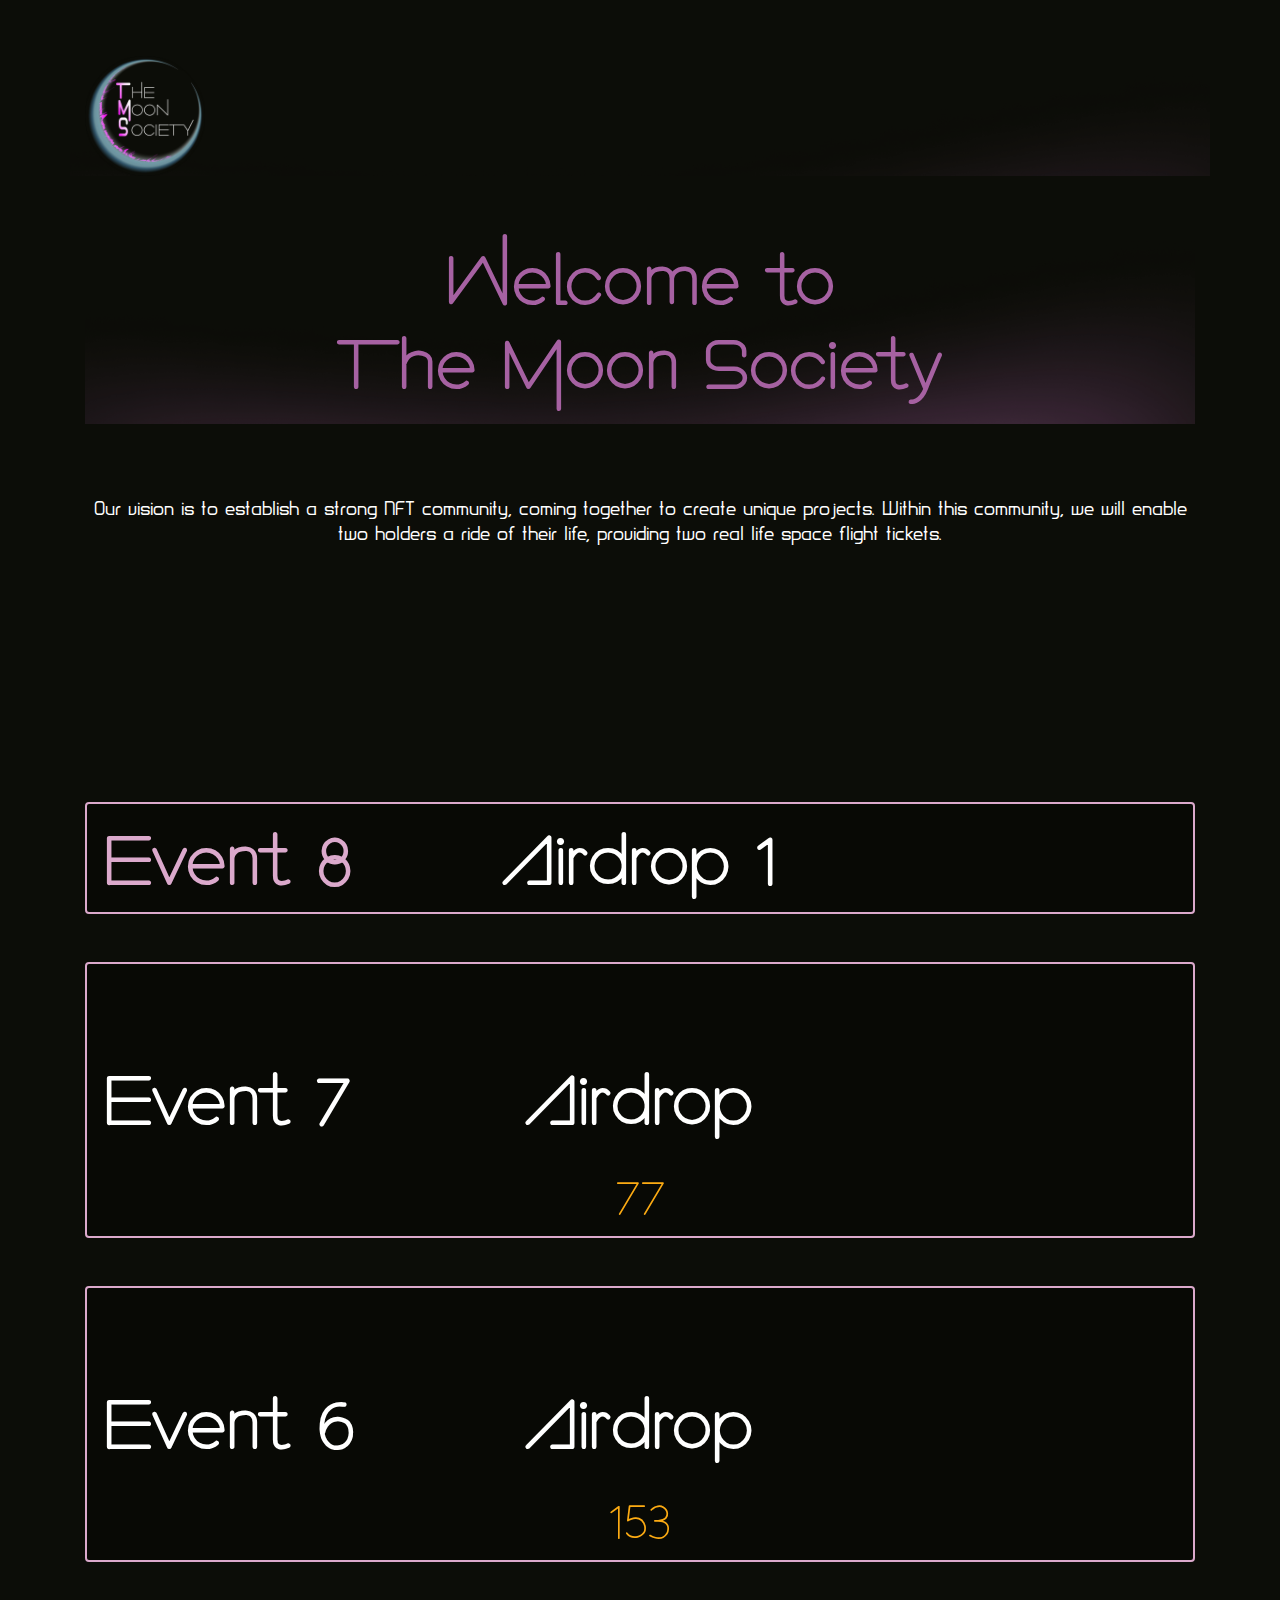
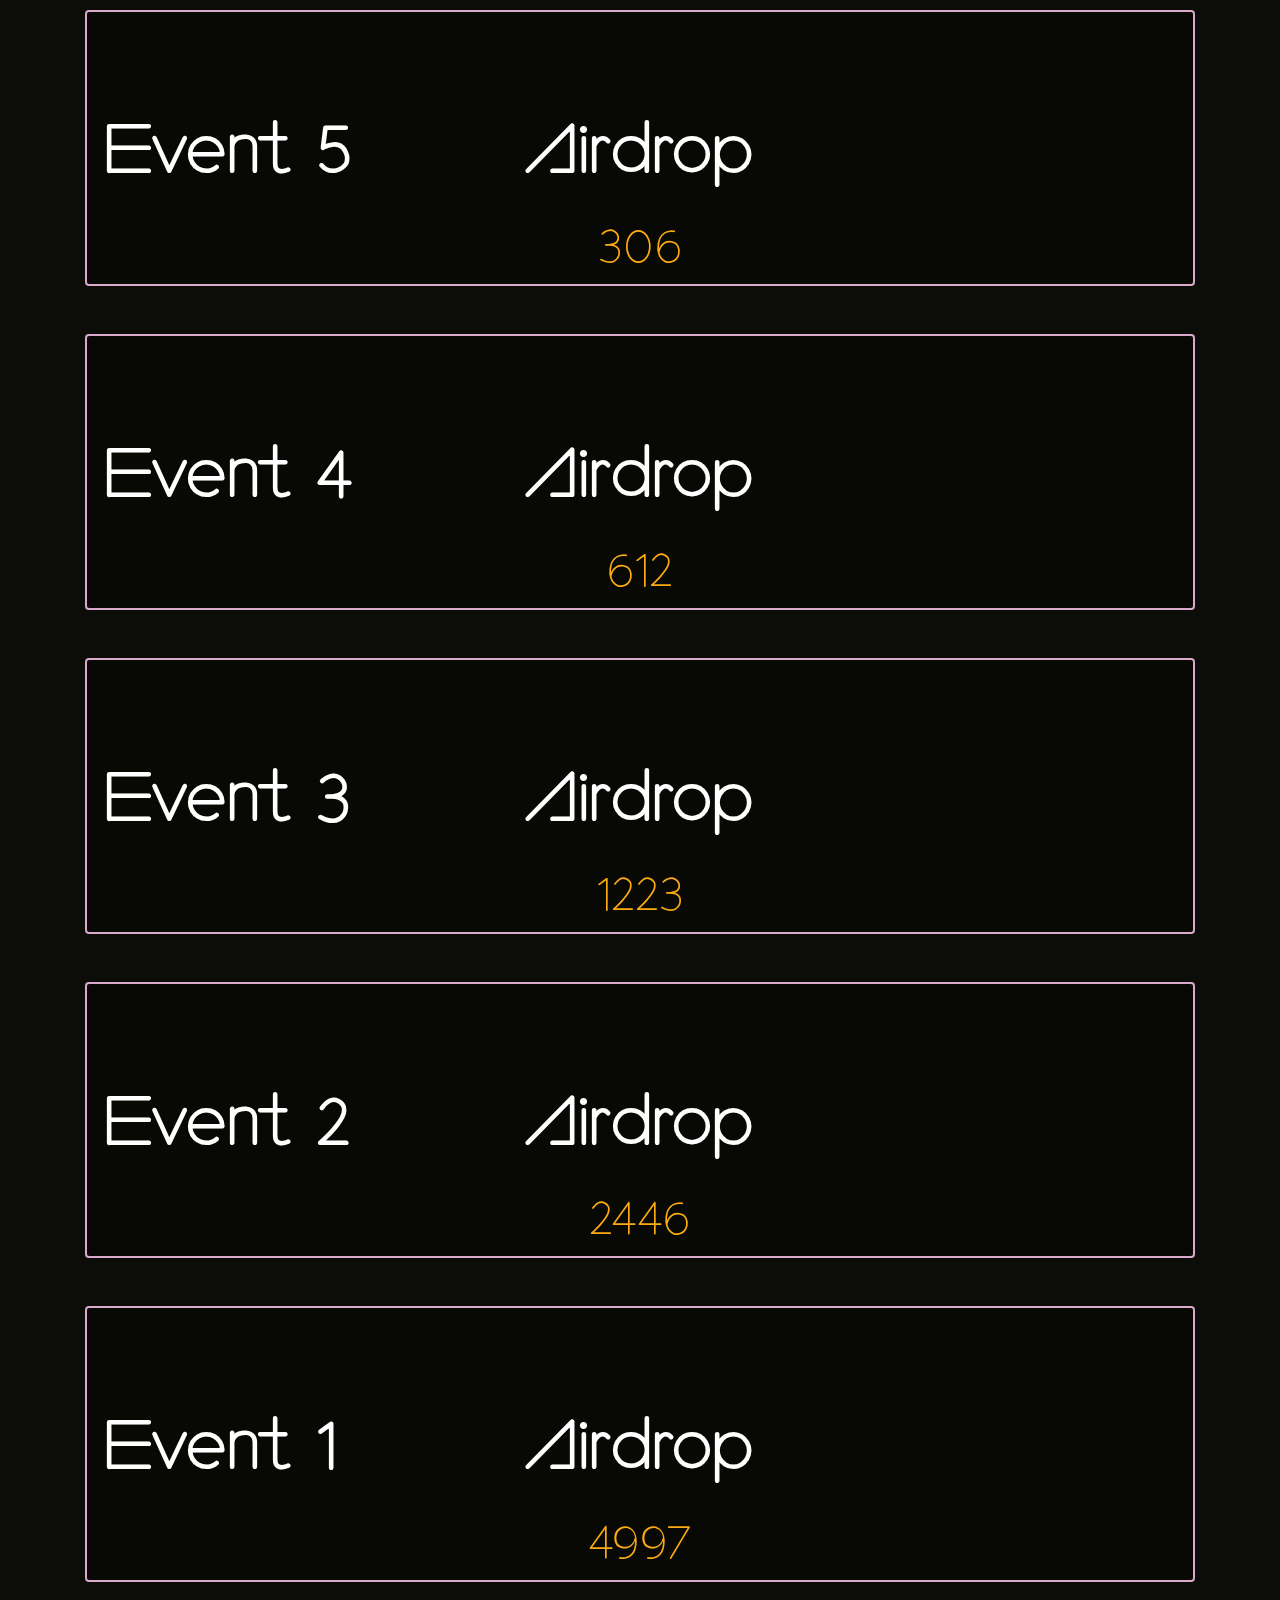
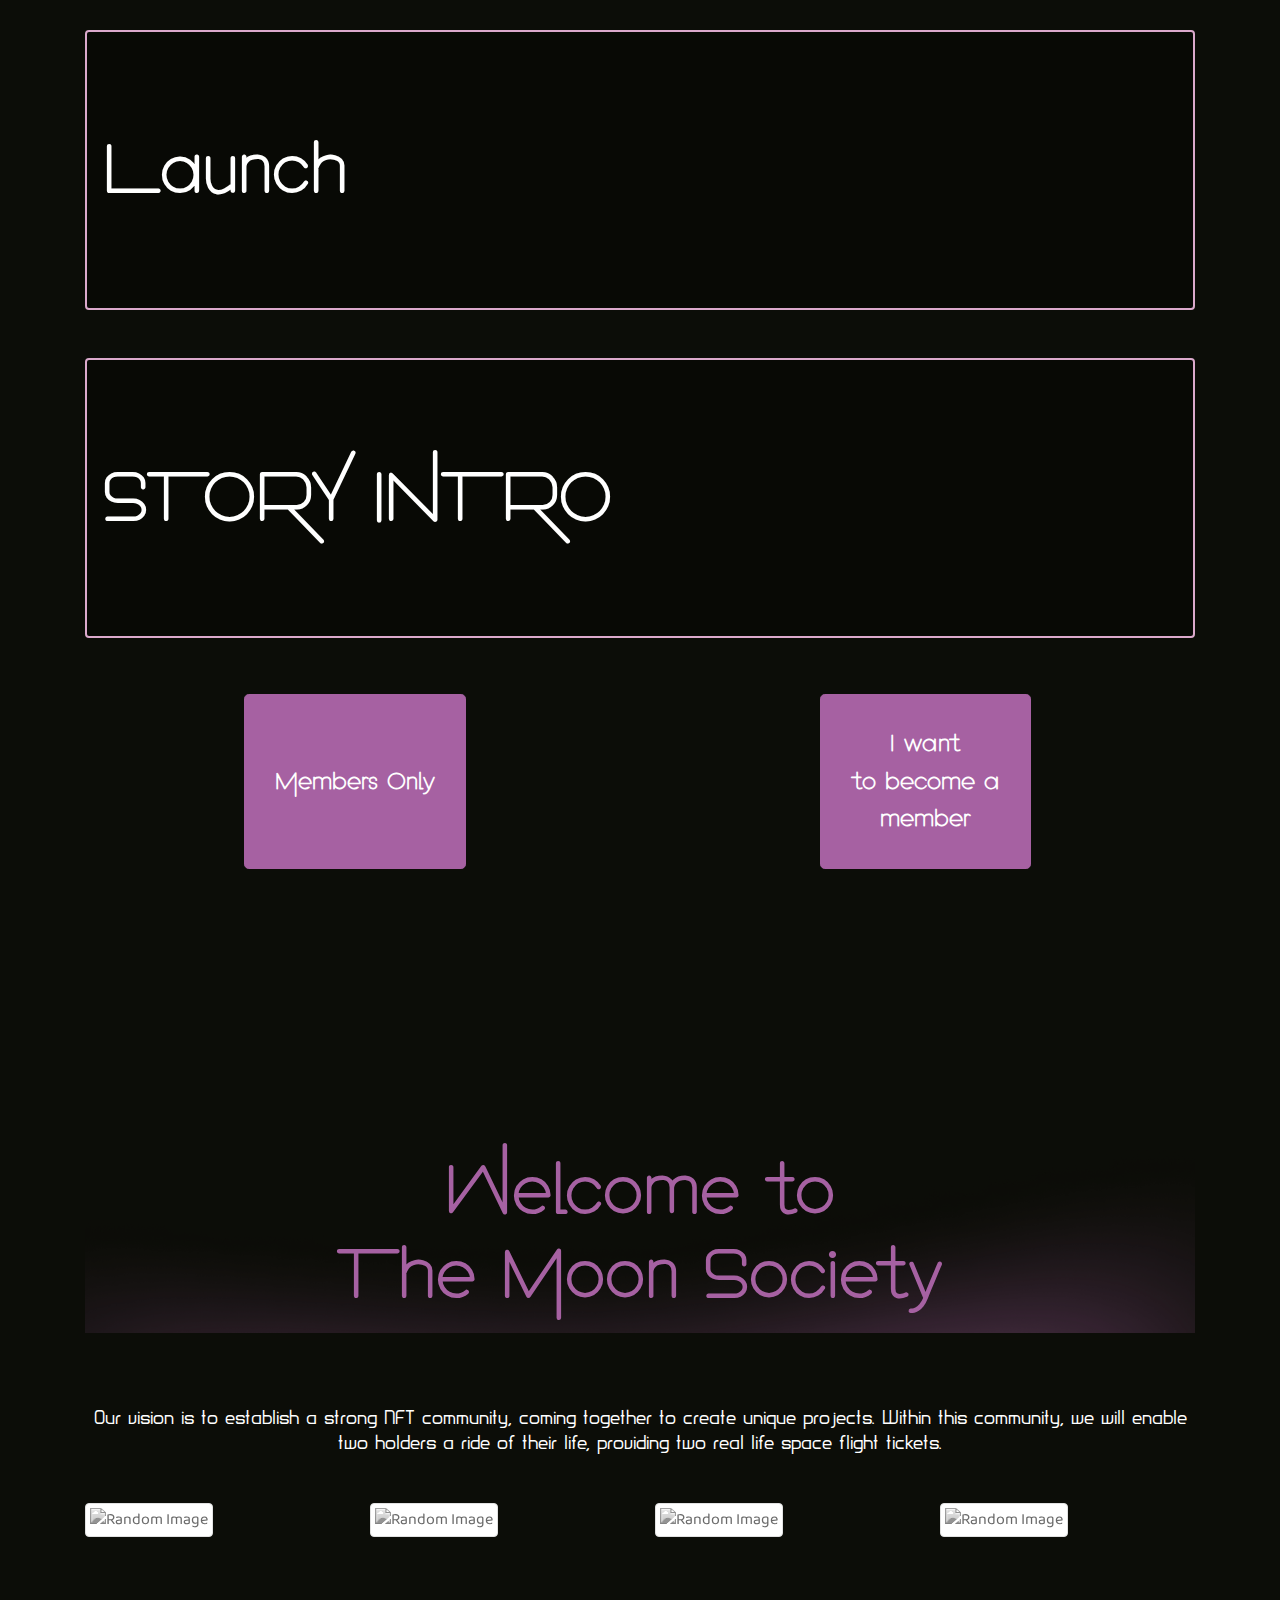
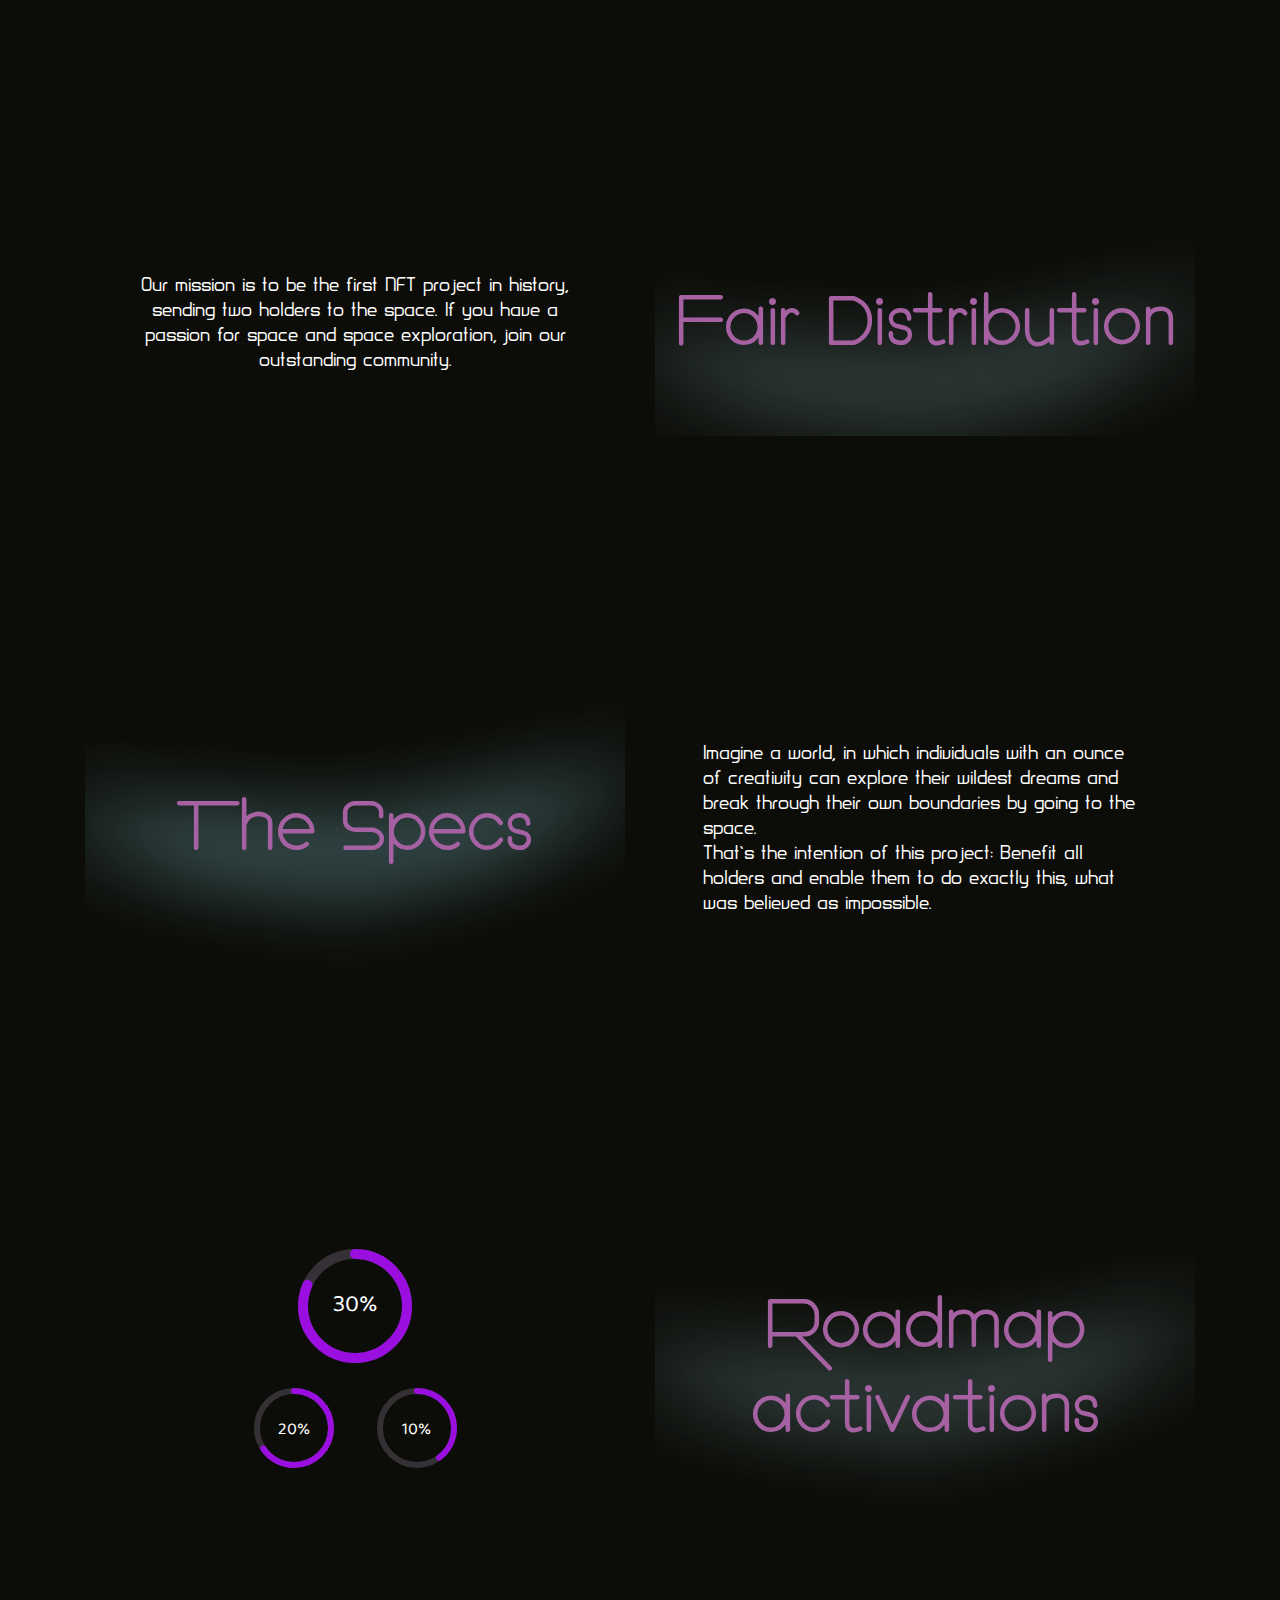
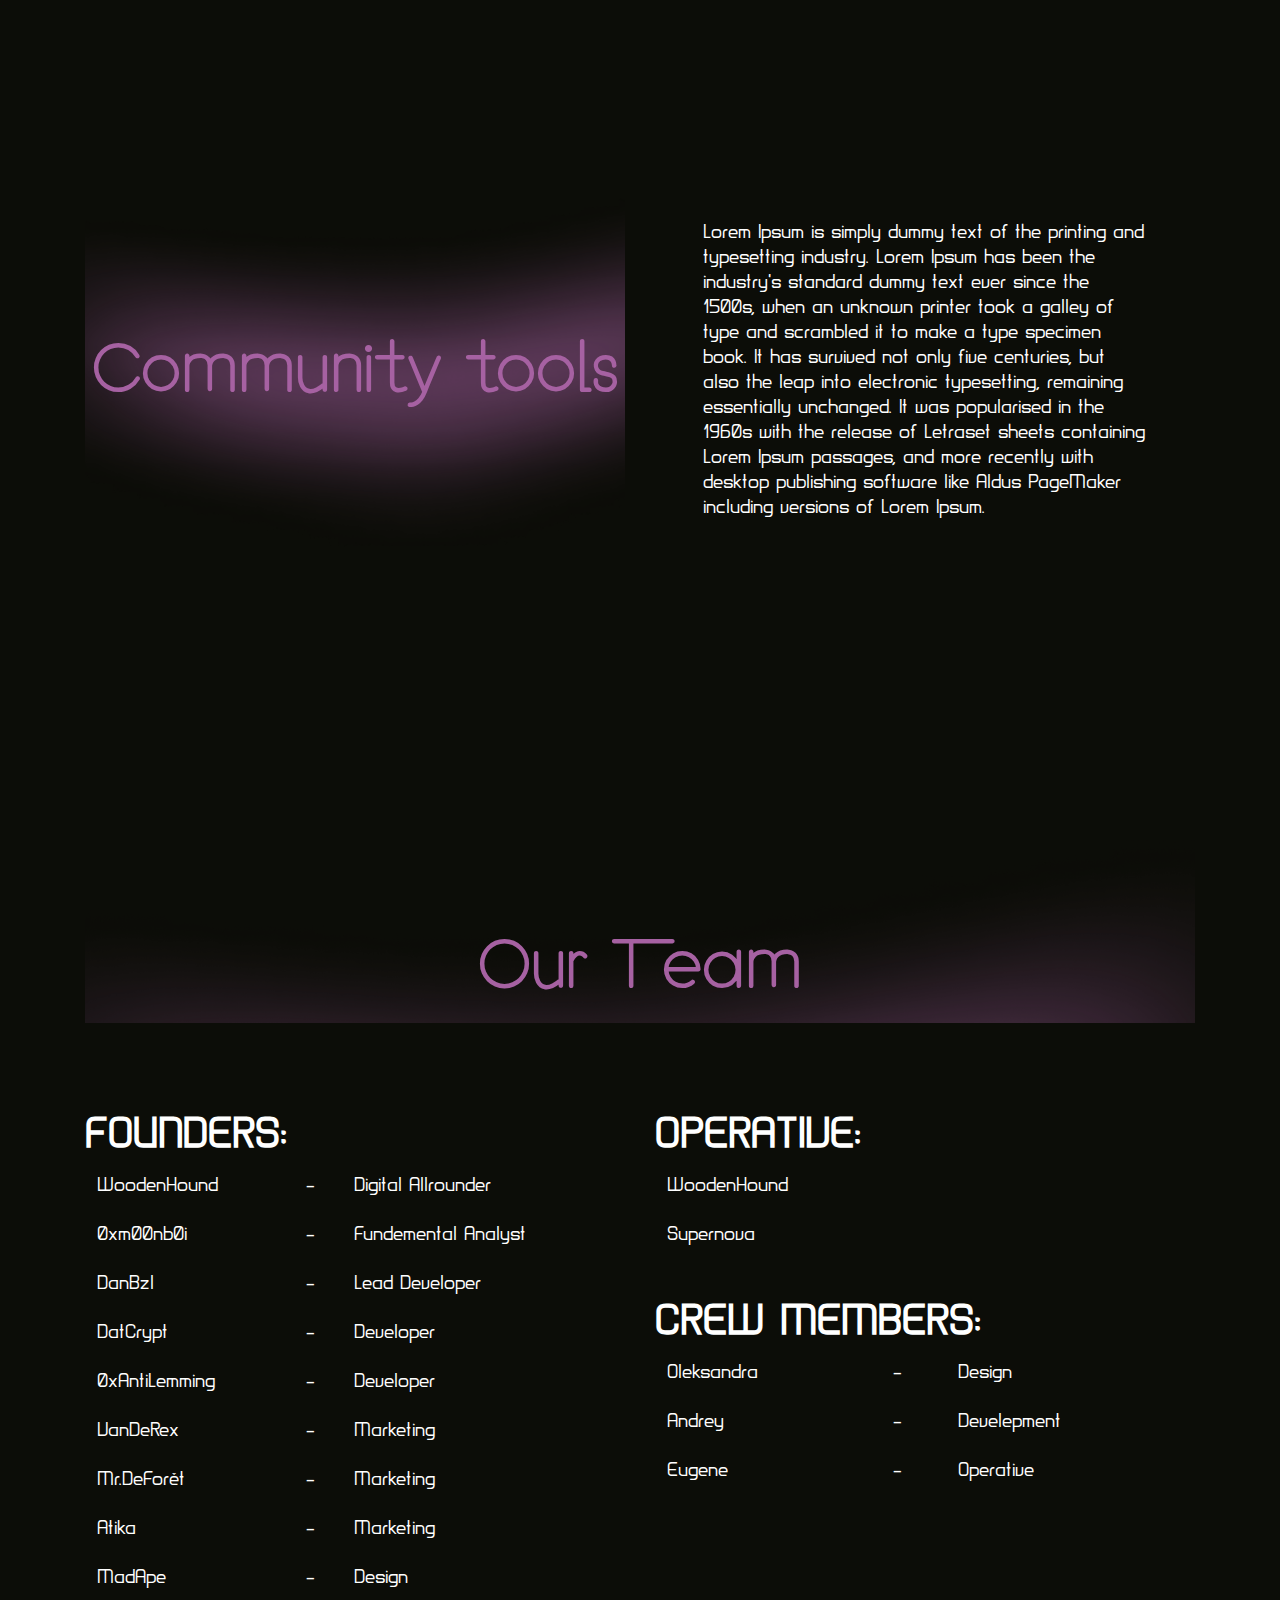
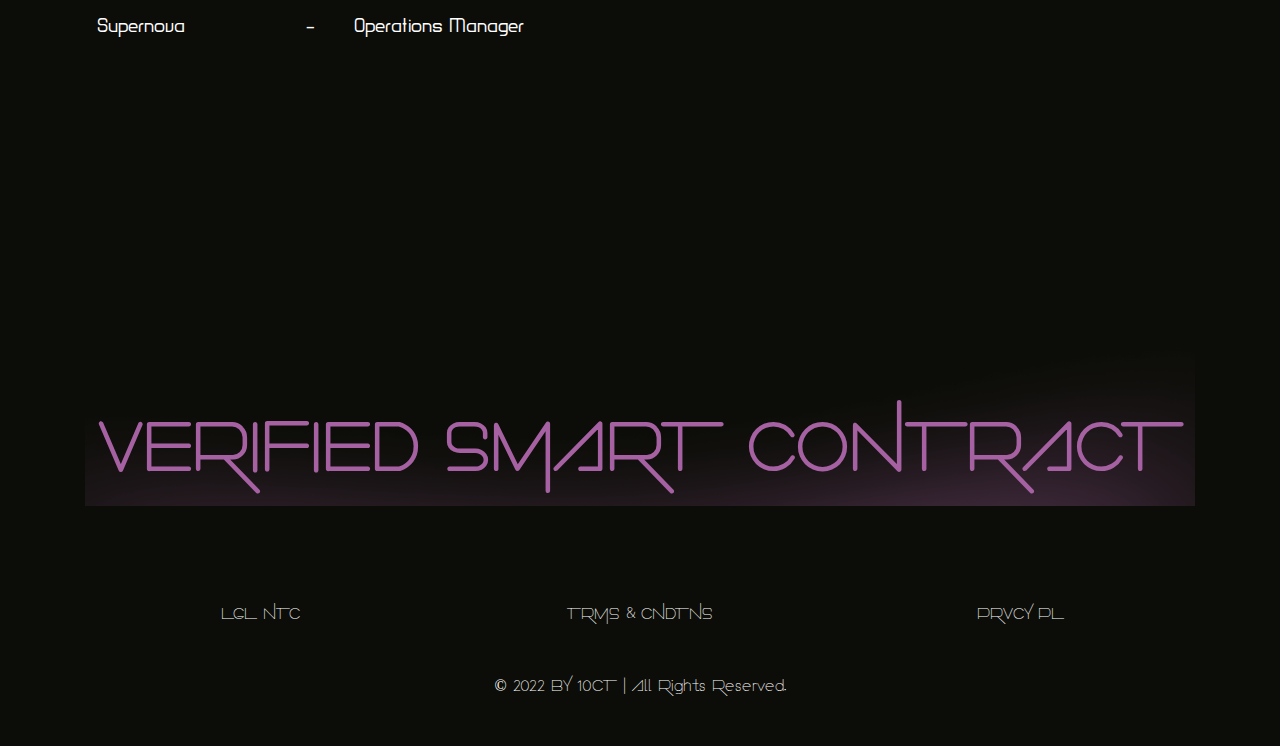
==== test.html @ b609f5bd "update files" ====
<!doctype html>
<html lang="en">
<head>
    <!-- Required meta tags -->
    <meta charset="utf-8">
    <meta name="viewport" content="width=device-width, initial-scale=1, shrink-to-fit=no">

    <!-- Bootstrap CSS -->
    <link rel="stylesheet" href="assets/css/bootstrap.min.css"/>

    <link rel="stylesheet" href="https://cdnjs.cloudflare.com/ajax/libs/font-awesome/6.0.0-beta3/css/all.min.css"
          integrity="sha512-Fo3rlrZj/k7ujTnHg4CGR2D7kSs0v4LLanw2qksYuRlEzO+tcaEPQogQ0KaoGN26/zrn20ImR1DfuLWnOo7aBA=="
          crossorigin="anonymous" referrerpolicy="no-referrer"/>
    <link rel="stylesheet" href="https://cdnjs.cloudflare.com/ajax/libs/meyer-reset/2.0/reset.min.css">
    <link rel='stylesheet' href='https://cdnjs.cloudflare.com/ajax/libs/magnific-popup.js/1.1.0/magnific-popup.min.css'>
    <link rel="stylesheet" href="assets/css/style.css"/>
    <link rel="stylesheet" href="https://cdnjs.cloudflare.com/ajax/libs/normalize/5.0.0/normalize.min.css">
    <title>The Moon Society</title>

    <style>
        .borderless td, .borderless th {
            border: none;
        }

        .background-image {
            background-image: url(assets/images/rocket-black.gif);
            background-repeat: no-repeat;
            background-attachment: fixed;

        }

        .header-background-image {
            background-repeat: no-repeat;
            background-size: cover;
        }

        @font-face {
            font-family: CustomBigFont;
            src: url("assets/font/big.woff2");
        }

        @font-face {
            font-family: CustomSmallFont;
            src: url("assets/font/small.woff2");
        }

        .col-lg-4, .col-lg-8, .big-font, h1, h2 {
            font-family: CustomBigFont;
        }

        p, h3, td {
            font-family: CustomSmallFont;
            font-size: 18px;
            line-height: 25px;
        }

        .card {
            background: rgba(0, 0, 0, .3);
            border: 2px solid #dba9cc;
        }

        h2 {
            color: #ffffff;
        }

        .custom-button {
            font-family: CustomBigFont;
            font-size: 25px;
            font-weight: bold;
            background: #a661a2;
            border: 1px solid #a661a2;
            padding: 30px;
        }

        .custom-button:hover {
            font-family: CustomBigFont;
            font-size: 25px;
            font-weight: bold;
            background: #a8489b;
            border: 1px solid #a8489b;
            padding: 30px;
        }

        .border {
            border-top-style: none;
            border-left-style: none;
            border-right-style: none;
            border-bottom-style: none;
        }

        .frame {
            position: absolute;
            top: 50%;
            left: 50%;
            width: 400px;
            height: 400px;
            margin-top: -200px;
            margin-left: -200px;
            border-radius: 3px;
            box-shadow: 0.5rem 0.5rem 1rem rgba(0, 0, 0, 0.6);
            overflow: hidden;
            background: #413951;
            background: linear-gradient(145deg, #413951 0%, #201c29 100%);
            filter: progid:DXImageTransform.Microsoft.gradient(startColorstr="#413951", endColorstr="#201c29", GradientType=0);
            color: #fff;
            font-family: "montserrat", Helvetica, sans-serif;
            -webkit-font-smoothing: antialiased;
            -moz-osx-font-smoothing: grayscale;
            display: flex;
            justify-content: center;
            align-items: center;
        }

        .headline {
            font-size: 2rem;
            text-transform: uppercase;
            text-align: center;
        }

        .circle-big {
            position: relative;
            width: 114px;
            height: 114px;
            margin: 30px auto 25px auto;
        }

        .circle-big svg {
            width: 114px;
            height: 114px;
        }

        .circle-big .bg {
            fill: none;
            stroke-width: 10px;
            stroke: #343035;
        }

        .circle-big .progress {
            fill: none;
            stroke-width: 10px;
            stroke: #9a0fe0;
            stroke-linecap: round;
            stroke-dasharray: 326.56;
            stroke-dashoffset: 60;
            transform: rotate(-90deg);
            transform-origin: 50% 50%;
            -webkit-animation: big 1.5s ease-in-out;
            animation: big 1.5s ease-in-out;
        }

        .circle-big .text {
            position: absolute;
            width: 100%;
            top: 37px;
            font-size: 24px;
            text-align: center;
            font-weight: 400;
            line-height: 22px;
        }

        .circle-big .text .small {
            font-size: 14px;
            color: #fff;
        }

        .circles-small {
            margin: 0 auto;
            width: 400px;
            height: 80px;
            text-align: center;
        }

        .circle-small {
            display: inline-block;
            position: relative;
            width: 80px;
            height: 80px;
            margin: 0 20px;
        }

        .circle-small svg {
            width: 80px;
            height: 80px;
        }

        .circle-small .bg {
            fill: none;
            stroke-width: 6px;
            stroke: #343035;
        }

        .circle-small .progress {
            fill: none;
            stroke-width: 6px;
            stroke: #9a0fe0;
            stroke-linecap: round;
            stroke-dasharray: 232.36;
            transform: rotate(-90deg);
            transform-origin: 50% 50%;
        }

        .circle-small .progress.one {
            stroke-dashoffset: 80;
            -webkit-animation: one 2.5s ease-in-out, appear 1s;
            animation: one 2.5s ease-in-out, appear 1s;
        }

        .circle-small .progress.two {
            stroke-dashoffset: 140;
            -webkit-animation: two 3.5s ease-in-out, appear 2s;
            animation: two 3.5s ease-in-out, appear 2s;
        }

        .circle-small .text {
            position: absolute;
            width: 100%;
            top: 26px;
            font-size: 17px;
            text-align: center;
            font-weight: 400;
            line-height: 16px;
        }

        .circle-small .text .small {
            font-size: 12px;
            color: #fff;
        }

        @-webkit-keyframes big {
            from {
                stroke-dashoffset: 326.56;
            }
            to {
                stroke-dashoffset: 60;
            }
        }

        @keyframes big {
            from {
                stroke-dashoffset: 326.56;
            }
            to {
                stroke-dashoffset: 60;
            }
        }

        @-webkit-keyframes one {
            from {
                stroke-dashoffset: 232.36;
            }
            to {
                stroke-dashoffset: 80;
            }
        }

        @keyframes one {
            from {
                stroke-dashoffset: 232.36;
            }
            to {
                stroke-dashoffset: 80;
            }
        }

        @-webkit-keyframes two {
            from {
                stroke-dashoffset: 232.36;
            }
            to {
                stroke-dashoffset: 140;
            }
        }

        @keyframes two {
            from {
                stroke-dashoffset: 232.36;
            }
            to {
                stroke-dashoffset: 140;
            }
        }

        @-webkit-keyframes appear {
            0%, 50% {
                opacity: 0;
            }
            100% {
                opacity: 1;
            }
        }

        @keyframes appear {
            0%, 50% {
                opacity: 0;
            }
            100% {
                opacity: 1;
            }
        }
    </style>
</head>
<body style="padding: 0;margin: 0;">
<div style="background: #0c0d08;margin: 0;padding: 0;">
    <div class="background-image" style="margin: 0;padding: 0;">
        <div class="container pt-5 pb-5">
            <header class="mt-2 mb-5">
                <div class="row header-background-image"
                     style="background-image: url('assets/images/background8.png');">
                    <div class="col-md-6">
                        <img src="assets/images/mooon-logo.png" class="img-fluid" alt="image" style="width:120px;"/>
                    </div>
                    <div class="col-md-6 text-right">
                        <p class="mt-5">
                            <i class="fab fa-discord fa-2x text-white"></i>
                            <i class="fas fa-file-download fa-2x ml-4 text-white"></i>
                            <i class="fab fa-apple fa-2x ml-4 text-white"></i>
                        </p>
                    </div>
                </div>
            </header>
            <div class="heading mt-5 text-white text-center">
                <div class="header-background-image" style="background-image: url('assets/images/background8.png')">
                    <h1 class="pt-3 pb-3 mt-5" style="font-size: 70px;font-weight: 900; color: #a661a2">Welcome to<br>The
                        Moon Society</h1>
                </div>

                <br><br>
                <p class="mt-3">
                    Our vision is to establish a strong NFT community,
                    coming together to create unique projects. Within
                    this community, we will enable two holders a ride of
                    their life, providing two real life space flight tickets.<br>

                </p>
            </div>
<br><br><br><br><br><br><br><br><br><br>
            <div class="card">
                <div class="row">
                    <div class="col-lg-4">
                        <h2 class="mt-3 pl-3" style="font-size: 70px;font-weight: bold; color: #dba9cc">Event 8</h2>
                    </div>
                    <div class="col-lg-4 text-center">
                        <h2 class="mt-3" style="font-size: 70px;font-weight: 900;">Airdrop 1</h2>
                    </div>
                    <div class="col-lg-4 text-center">
                        <h3 class="mt-4 pb-4">
                            <i style="color: #a8489b" class="fas fa-lock fa-3x"></i>
                        </h3>
                    </div>
                </div>
            </div>

            <div class="card mt-5">
                <div class="row">
                    <div class="col-lg-4">
                        <h2 class="mt-5 pt-5 pl-3" style="font-size: 70px;font-weight: bold;">Event 7</h2>
                    </div>
                    <div class="col-lg-4 text-center">
                        <h2 class="mt-5 pt-5" style="font-size: 70px;font-weight: 900;">Airdrop</h2>
                        <h2 class="mt-4"><span style="color:#fcab13;font-size: 50px;">77</span></h2>
                    </div>
                    <div class="col-lg-4 text-center">
                        <h3 class="mt-5 pt-5 mb-5 pb-5">
                            <i style="color: #d8c679" class="fas fa-lock fa-5x"></i>
                        </h3>
                    </div>
                </div>
            </div>

            <div class="card mt-5">
                <div class="row">
                    <div class="col-lg-4">
                        <h2 class="mt-5 pt-5 pl-3" style="font-size: 70px;font-weight: bold;">Event 6</h2>
                    </div>
                    <div class="col-lg-4 text-center">
                        <h2 class="mt-5 pt-5" style="font-size: 70px;font-weight: 900;">Airdrop</h2>
                        <h2 class="mt-4"><span style="color:#fcab13;font-size: 50px;">153</span></h2>
                    </div>
                    <div class="col-lg-4 text-center">
                        <h3 class="mt-5 pt-5 mb-5 pb-5">
                            <i style="color: #d8c679" class="fas fa-lock fa-5x"></i>
                        </h3>
                    </div>
                </div>
            </div>

            <div class="card mt-5">
                <div class="row">
                    <div class="col-lg-4">
                        <h2 class="mt-5 pt-5 pl-3" style="font-size: 70px;font-weight: bold;">Event 5</h2>
                    </div>
                    <div class="col-lg-4 text-center">
                        <h2 class="mt-5 pt-5" style="font-size: 70px;font-weight: 900;">Airdrop</h2>
                        <h2 class="mt-4"><span style="color:#fcab13;font-size: 50px;">306</span></h2>
                    </div>
                    <div class="col-lg-4 text-center">
                        <h3 class="mt-5 pt-5 mb-5 pb-5">
                            <i style="color: #d8c679" class="fas fa-lock fa-5x"></i>
                        </h3>
                    </div>
                </div>
            </div>

            <div class="card mt-5">
                <div class="row">
                    <div class="col-lg-4">
                        <h2 class="mt-5 pt-5 pl-3" style="font-size: 70px;font-weight: bold;">Event 4</h2>
                    </div>
                    <div class="col-lg-4 text-center">
                        <h2 class="mt-5 pt-5" style="font-size: 70px;font-weight: 900;">Airdrop</h2>
                        <h2 class="mt-4"><span style="color:#fcab13;font-size: 50px;">612</span></h2>
                    </div>
                    <div class="col-lg-4 text-center">
                        <h3 class="mt-5 pt-5 mb-5 pb-5">
                            <i style="color: #d8c679" class="fas fa-lock fa-5x"></i>
                        </h3>
                    </div>
                </div>
            </div>

            <div class="card mt-5">
                <div class="row">
                    <div class="col-lg-4">
                        <h2 class="mt-5 pt-5 pl-3" style="font-size: 70px;font-weight: bold;">Event 3</h2>
                    </div>
                    <div class="col-lg-4 text-center">
                        <h2 class="mt-5 pt-5" style="font-size: 70px;font-weight: 900;">Airdrop</h2>
                        <h2 class="mt-4"><span style="color:#fcab13;font-size: 50px;">1223</span></h2>
                    </div>
                    <div class="col-lg-4 text-center">
                        <h3 class="mt-5 pt-5 mb-5 pb-5">
                            <i style="color: #d8c679" class="fas fa-lock fa-5x"></i>
                        </h3>
                    </div>
                </div>
            </div>

            <div class="card mt-5">
                <div class="row">
                    <div class="col-lg-4">
                        <h2 class="mt-5 pt-5 pl-3" style="font-size: 70px;font-weight: bold;">Event 2</h2>
                    </div>
                    <div class="col-lg-4 text-center">
                        <h2 class="mt-5 pt-5" style="font-size: 70px;font-weight: 900;">Airdrop</h2>
                        <h2 class="mt-4"><span style="color:#fcab13;font-size: 50px;">2446</span></h2>
                    </div>
                    <div class="col-lg-4 text-center">
                        <h3 class="mt-5 pt-5 mb-5 pb-5">
                            <i style="color: #d8c679" class="fas fa-lock fa-5x"></i>
                        </h3>
                    </div>
                </div>
            </div>

            <div class="card mt-5">
                <div class="row">
                    <div class="col-lg-4">
                        <h2 class="mt-5 pt-5 pl-3" style="font-size: 70px;font-weight: bold;">Event 1</h2>
                    </div>
                    <div class="col-lg-4 text-center">
                        <h2 class="mt-5 pt-5" style="font-size: 70px;font-weight: 900;">Airdrop</h2>
                        <h2 class="mt-4"><span style="color:#fcab13;font-size: 50px;">4997</span></h2>
                    </div>
                    <div class="col-lg-4 text-center">
                        <h3 class="mt-5 pt-5 mb-5 pb-5">
                            <i style="color: #d8c679" class="fas fa-lock fa-5x"></i>
                        </h3>
                    </div>
                </div>
            </div>

            <div class="card mt-5">
                <div class="row">
                    <div class="col-lg-8">
                        <h2 class="mt-5 pt-5 mb-5 pb-5 ml-3" style="font-size: 70px;font-weight: bold">Launch</h2>
                    </div>
                    <div class="col-lg-4 text-center">
                        <h3 class="mt-5 pt-5 mb-5">
                            <i style="color: #d8c679" class="fas fa-lock fa-5x"></i>
                        </h3>
                    </div>
                </div>
            </div>

            <div class="card mt-5">
                <div class="row">
                    <div class="col-lg-8">
                        <h2 class="mt-5 pt-5 mb-5 pb-5 ml-3" style="font-size: 70px;font-weight: bold">STORY INTRO</h2>
                    </div>
                    <div class="col-lg-4 text-center">
                        <h3 class="mt-5 pt-5 mb-5">
                            <i style="color: #d8c679" class="fas fa-unlock fa-5x"></i>
                        </h3>
                    </div>
                </div>
            </div>

            <div class="button-section pt-5 pb-5">
                <div class="row">
                    <div class="col-md-6 text-center mt-2">
                        <button type="button" class="btn btn-primary btn-lg custom-button"><br>Members Only<br><br>
                        </button>
                    </div>
                    <div class="col-md-6 text-center mt-2">
                        <button type="button" class="btn btn-primary btn-lg custom-button">I want<br>to become a<br>member
                        </button>
                    </div>
                </div>
            </div>

            <br><br><br><br><br><br><br>

            <div class="heading mt-5 text-white text-center">
                <div class="header-background-image" style="background-image: url('assets/images/background8.png')">
                    <h1 class="pt-3 pb-3 mt-5" style="font-size: 70px;font-weight: 900; color: #a661a2">Welcome to<br>The
                        Moon Society</h1>
                </div>

                <br><br>
                <p class="mt-3">
                    Our vision is to establish a strong NFT community,
                    coming together to create unique projects. Within
                    this community, we will enable two holders a ride of
                    their life, providing two real life space flight tickets.<br>

                </p>
            </div>

            <div class="row gallery mt-5">
                <div class="col-lg-3 col-md-4 col-xs-6 thumb">
                    <a href="https://picsum.photos/940/650?random=1">
                        <figure><img class="img-fluid img-thumbnail" src="https://picsum.photos/940/650?random=1"
                                     alt="Random Image"></figure>
                    </a>
                </div>

                <div class="col-lg-3 col-md-4 col-xs-6 thumb">
                    <a href="https://picsum.photos/940/650?random=2">
                        <figure><img class="img-fluid img-thumbnail" src="https://picsum.photos/940/650?random=2"
                                     alt="Random Image"></figure>
                    </a>
                </div>

                <div class="col-lg-3 col-md-4 col-xs-6 thumb">
                    <a href="https://picsum.photos/940/650?random=3">
                        <figure><img class="img-fluid img-thumbnail" src="https://picsum.photos/940/650?random=3"
                                     alt="Random Image"></figure>
                    </a>
                </div>

                <div class="col-lg-3 col-md-4 col-xs-6 thumb">
                    <a href="https://picsum.photos/940/650?random=4">
                        <figure><img class="img-fluid img-thumbnail" src="https://picsum.photos/940/650?random=4"
                                     alt="Random Image"></figure>
                    </a>
                </div>
            </div>

            <br><br><br><br><br><br><br><br>
            <div class="heading mt-5 text-white text-center">
                <div class="row mt-5">
                    <div class="col-md-6">
                        <p class="mt-3 text-center p-5">
                            Our mission is to be the first NFT project in history, sending two holders to the space. If
                            you have
                            a passion for space and space exploration, join our
                            outstanding community.<br>
                        </p>

                    </div>
                    <div class="col-md-6 text-center">
                        <div class="header-background-image h-100 d-flex justify-content-center align-items-center"
                             style="background-image: url('assets/images/background3.png')">
                            <h1 class="pt-3 pb-3 mt-5 my-5 text-center"
                                style="font-size: 70px;font-weight: 900; color: #a661a2">Fair Distribution</h1>
                        </div>
                    </div>
                </div>
            </div>

            <br><br><br><br><br><br><br><br>
            <div class="heading mt-5 text-white text-center">
                <div class="row mt-5">
                    <div class="col-md-6 text-center">
                        <div class="header-background-image h-100 d-flex justify-content-center align-items-center"
                             style="background-image: url('assets/images/background2.png')">
                            <h1 class="pt-3 pb-3 mt-5 my-5 text-center"
                                style="font-size: 70px;font-weight: 900; color: #a661a2">The Specs</h1>
                        </div>
                    </div>
                    <div class="col-md-6">
                        <p class="mt-3 p-5 text-left">
                            Imagine a world, in which individuals with an ounce of
                            creativity can explore their wildest dreams and break
                            through their own boundaries by going to the space.<br>
                            That’s the intention of this project:
                            Benefit all holders and enable them to do exactly this,
                            what was believed as impossible.<br>
                        </p>
                    </div>
                </div>
            </div>

            <br><br><br><br><br><br><br><br>

            <div class="heading mt-5 text-white text-center">
                <div class="row mt-5">
                    <div class="col-md-6">
                        <div>
                            <div class="headline">
                            </div>
                            <div class="circle-big">
                                <div class="text mt-2">
                                    30%
                                </div>
                                <svg>
                                    <circle class="bg" cx="57" cy="57" r="52"></circle>
                                    <circle class="progress" cx="57" cy="57" r="52"></circle>
                                </svg>
                            </div>
                            <div class="circles-small">
                                <div class="circle-small">
                                    <div class="text mt-2">20%</div>
                                    <svg>
                                        <circle class="bg" cx="40" cy="40" r="37"></circle>
                                        <circle class="progress one" cx="40" cy="40" r="37"></circle>
                                    </svg>
                                </div>
                                <div class="circle-small">
                                    <div class="text mt-2">
                                        10%
                                    </div>
                                    <svg>
                                        <circle class="bg" cx="40" cy="40" r="37"></circle>
                                        <circle class="progress two" cx="40" cy="40" r="37"></circle>
                                    </svg>
                                </div>
                            </div>
                        </div>
                    </div>
                    <div class="col-md-6 text-center">
                        <div class="header-background-image h-100 d-flex justify-content-center align-items-center"
                             style="background-image: url('assets/images/background3.png')">
                            <h1 class="pt-3 pb-3 mt-5 my-5 text-center"
                                style="font-size: 70px;font-weight: 900; color: #a661a2">Roadmap activations</h1>
                        </div>
                    </div>
                </div>
            </div>

            <br><br><br><br><br><br><br><br>

            <div class="heading mt-5 text-white text-center">
                <div class="row mt-5">
                    <div class="col-md-6 text-center">
                        <div class="header-background-image h-100 d-flex justify-content-center align-items-center"
                             style="background-image: url('assets/images/background5.png')">
                            <h1 class="pt-3 pb-3 mt-5 my-5 text-center"
                                style="font-size: 70px;font-weight: 900; color: #a661a2">Community tools</h1>
                        </div>
                    </div>
                    <div class="col-md-6">
                        <p class="mt-3 p-5 text-left">
                            Lorem Ipsum is simply dummy text of the printing and typesetting industry. Lorem Ipsum has
                            been the
                            industry's
                            standard dummy text ever since the 1500s, when an unknown printer took a galley of type and
                            scrambled it to
                            make a
                            type specimen book. It has survived not only five centuries, but also the leap into
                            electronic
                            typesetting,
                            remaining
                            essentially unchanged. It was popularised in the 1960s with the release of Letraset sheets
                            containing Lorem
                            Ipsum passages,
                            and more recently with desktop publishing software like Aldus PageMaker including versions
                            of Lorem
                            Ipsum.<br>
                        </p>
                    </div>
                </div>
            </div>


            <br><br><br><br><br><br><br><br>
            <div class="heading mt-5 text-white">
                <div class="header-background-image text-center"
                     style="background-image: url('assets/images/background8.png')">
                    <h1 class="pt-3 pb-3 mt-5" style="font-size: 70px;font-weight: 900; color: #a661a2"><br>Our Team
                    </h1>
                </div>
                <div class="row mt-5">
                    <div class="col-md-6">
                        <table class="table mt-3 borderless">
                            <h3 class="mt-5" style="font-weight: bold; font-size: 40px">FOUNDERS:</h3>
                            <tbody>
                            <tr>
                                <td>WoodenHound</td>
                                <td>-</td>
                                <td>Digital Allrounder</td>
                            </tr>
                            <tr>
                                <td>0xm00nb0i</td>
                                <td>-</td>
                                <td>Fundemental Analyst</td>
                            </tr>
                            <tr>
                                <td>DanBzl</td>
                                <td>-</td>
                                <td>Lead Developer</td>
                            </tr>
                            <tr>
                                <td>DatCrypt</td>
                                <td>-</td>
                                <td>Developer</td>
                            </tr>
                            <tr>
                                <td>0xAntiLemming</td>
                                <td>-</td>
                                <td>Developer</td>
                            </tr>
                            <tr>
                                <td>VanDeRex</td>
                                <td>-</td>
                                <td>Marketing</td>
                            </tr>
                            <tr>
                                <td> Mr.DeForět</td>
                                <td>-</td>
                                <td>Marketing</td>
                            </tr>
                            <tr>
                                <td> Atika</td>
                                <td>-</td>
                                <td>Marketing</td>
                            </tr>
                            <tr>
                                <td> MadApe</td>
                                <td>-</td>
                                <td>Design</td>
                            </tr>
                            <tr>
                                <td> Supernova</td>
                                <td>-</td>
                                <td>Operations Manager</td>
                            </tr>
                            </tbody>
                        </table>
                    </div>
                    <div class="col-md-6">
                        <table class="table mt-3 borderless">
                            <h3 class="mt-5" style="font-weight: bold; font-size: 40px">OPERATIVE:</h3>
                            <tbody>
                            <tr>
                                <td>WoodenHound</td>
                            </tr>
                            <tr>
                                <td>Supernova</td>
                            </tr>
                            </tbody>
                        </table>
                        <table class="table mt-3 borderless">
                            <h3 class="mt-5" style="font-weight: bold; font-size: 40px">CREW MEMBERS:</h3>
                            <tbody>
                            <tr>
                                <td>Oleksandra</td>
                                <td>-</td>
                                <td>Design</td>
                            </tr>
                            <tr>
                                <td>Andrey</td>
                                <td>-</td>
                                <td>Develepment</td>
                            </tr>
                            <tr>
                                <td>Eugene</td>
                                <td>-</td>
                                <td>Operative</td>
                            </tr>
                            </tbody>
                        </table>
                    </div>
                </div>

            </div>
            <br><br><br><br><br><br><br><br>
            <div class="header-background-image text-center"
                 style="background-image: url('assets/images/background8.png')">
                <h1 class="pt-3 pb-3 mt-5" style="font-size: 70px;font-weight: 900; color: #a661a2"><br>VERIFIED SMART
                    CONTRACT</h1>
            </div>

            <footer class="mt-5 pt-5 big-font">
                <div class="row text-center text-white">
                    <div class="col-4">
                        LGL NTC
                    </div>
                    <div class="col-4">
                        TRMS & CNDTNS
                    </div>
                    <div class="col-4">
                        PRVCY PL
                    </div>
                    <div class="col-12 mt-5">
                        © 2022 BY 10CT | All Rights Reserved.
                    </div>
                </div>
            </footer>
        </div>
    </div>
</div>

<!-- Optional JavaScript -->
<!-- jQuery first, then Popper.js, then Bootstrap JS -->
<script src='https://cdnjs.cloudflare.com/ajax/libs/jquery/3.3.1/jquery.min.js'></script>
<script src="assets/js/jquery-3.2.1.slim.min.js"></script>
<script src="assets/js/popper.min.js"></script>
<script src="assets/js/bootstrap.min.js"></script>
<script src='https://cdnjs.cloudflare.com/ajax/libs/magnific-popup.js/1.1.0/jquery.magnific-popup.min.js'></script>
<script src="assets/js/script.js"></script>
</body>
</html>
---- assets/css/style.css ----
@import url("https://fonts.googleapis.com/css2?family=Baloo+2&display=swap");
/* This pen */
body {
	font-family: "Baloo 2", cursive;
	font-size: 16px;
	color: #ffffff;
	text-rendering: optimizeLegibility;
	font-weight: initial;
}

.dark {
	background: #110f16;
}

.light {
	background: #f3f5f7;
}

a, a:hover {
	text-decoration: none;
	transition: color 0.3s ease-in-out;
}

#pageHeaderTitle {
	margin: 2rem 0;
	text-transform: uppercase;
	text-align: center;
	font-size: 2.5rem;
}

/* Cards */
.postcard {
	flex-wrap: wrap;
	display: flex;
	box-shadow: 0 4px 21px -12px rgba(0, 0, 0, 0.66);
	border-radius: 10px;
	margin: 0 0 2rem 0;
	overflow: hidden;
	position: relative;
	color: #ffffff;
}
.postcard.dark {
	background-color: #18151f;
}
.postcard.light {
	background-color: #e1e5ea;
}
.postcard .t-dark {
	color: #18151f;
}
.postcard a {
	color: inherit;
}
.postcard h1, .postcard .h1 {
	margin-bottom: 0.5rem;
	font-weight: 500;
	line-height: 1.2;
}
.postcard .small {
	font-size: 80%;
}
.postcard .postcard__title {
	font-size: 1.75rem;
}
.postcard .postcard__img {
	max-height: 180px;
	width: 100%;
	object-fit: cover;
	position: relative;
}
.postcard .postcard__img_link {
	display: contents;
}
.postcard .postcard__bar {
	width: 50px;
	height: 10px;
	margin: 10px 0;
	border-radius: 5px;
	background-color: #424242;
	transition: width 0.2s ease;
}
.postcard .postcard__text {
	padding: 1.5rem;
	position: relative;
	display: flex;
	flex-direction: column;
}
.postcard .postcard__preview-txt {
	overflow: hidden;
	text-overflow: ellipsis;
	text-align: justify;
	height: 100%;
}
.postcard .postcard__tagbox {
	display: flex;
	flex-flow: row wrap;
	font-size: 14px;
	margin: 20px 0 0 0;
	padding: 0;
	justify-content: center;
}
.postcard .postcard__tagbox .tag__item {
	display: inline-block;
	background: rgba(83, 83, 83, 0.4);
	border-radius: 3px;
	padding: 2.5px 10px;
	margin: 0 5px 5px 0;
	cursor: default;
	user-select: none;
	transition: background-color 0.3s;
}
.postcard .postcard__tagbox .tag__item:hover {
	background: rgba(83, 83, 83, 0.8);
}
.postcard:before {
	content: "";
	position: absolute;
	top: 0;
	right: 0;
	bottom: 0;
	left: 0;
	background-image: linear-gradient(-70deg, #424242, transparent 50%);
	opacity: 1;
	border-radius: 10px;
}
.postcard:hover .postcard__bar {
	width: 100px;
}

@media screen and (min-width: 769px) {
	.postcard {
		flex-wrap: inherit;
	}
	.postcard .postcard__title {
		font-size: 2rem;
	}
	.postcard .postcard__tagbox {
		justify-content: start;
	}
	.postcard .postcard__img {
		max-width: 300px;
		max-height: 100%;
		transition: transform 0.3s ease;
	}
	.postcard .postcard__text {
		padding: 3rem;
		width: 100%;
	}
	.postcard .media.postcard__text:before {
		content: "";
		position: absolute;
		display: block;
		background: #18151f;
		top: -20%;
		height: 130%;
		width: 55px;
	}
	.postcard:hover .postcard__img {
		transform: scale(1.1);
	}
	.postcard:nth-child(2n+1) {
		flex-direction: row;
	}
	.postcard:nth-child(2n+0) {
		flex-direction: row-reverse;
	}
	.postcard:nth-child(2n+1) .postcard__text::before {
		left: -12px !important;
		transform: rotate(4deg);
	}
	.postcard:nth-child(2n+0) .postcard__text::before {
		right: -12px !important;
		transform: rotate(-4deg);
	}
}
@media screen and (min-width: 1024px) {
	.postcard__text {
		padding: 2rem 3.5rem;
	}

	.postcard__text:before {
		content: "";
		position: absolute;
		display: block;
		top: -20%;
		height: 130%;
		width: 55px;
	}

	.postcard.dark .postcard__text:before {
		background: #18151f;
	}

	.postcard.light .postcard__text:before {
		background: #e1e5ea;
	}
}
/* COLORS */
.postcard .postcard__tagbox .green.play:hover {
	background: #79dd09;
	color: black;
}

.green .postcard__title:hover {
	color: #79dd09;
}

.green .postcard__bar {
	background-color: #79dd09;
}

.green::before {
	background-image: linear-gradient(-30deg, rgba(121, 221, 9, 0.1), transparent 50%);
}

.green:nth-child(2n)::before {
	background-image: linear-gradient(30deg, rgba(121, 221, 9, 0.1), transparent 50%);
}

.postcard .postcard__tagbox .blue.play:hover {
	background: #0076bd;
}

.blue .postcard__title:hover {
	color: #0076bd;
}

.blue .postcard__bar {
	background-color: #0076bd;
}

.blue::before {
	background-image: linear-gradient(-30deg, rgba(0, 118, 189, 0.1), transparent 50%);
}

.blue:nth-child(2n)::before {
	background-image: linear-gradient(30deg, rgba(0, 118, 189, 0.1), transparent 50%);
}

.postcard .postcard__tagbox .red.play:hover {
	background: #bd150b;
}

.red .postcard__title:hover {
	color: #bd150b;
}

.red .postcard__bar {
	background-color: #bd150b;
}

.red::before {
	background-image: linear-gradient(-30deg, rgba(189, 21, 11, 0.1), transparent 50%);
}

.red:nth-child(2n)::before {
	background-image: linear-gradient(30deg, rgba(189, 21, 11, 0.1), transparent 50%);
}

.postcard .postcard__tagbox .yellow.play:hover {
	background: #bdbb49;
	color: black;
}

.yellow .postcard__title:hover {
	color: #bdbb49;
}

.yellow .postcard__bar {
	background-color: #bdbb49;
}

.yellow::before {
	background-image: linear-gradient(-30deg, rgba(189, 187, 73, 0.1), transparent 50%);
}

.yellow:nth-child(2n)::before {
	background-image: linear-gradient(30deg, rgba(189, 187, 73, 0.1), transparent 50%);
}

@media screen and (min-width: 769px) {
	.green::before {
		background-image: linear-gradient(-80deg, rgba(121, 221, 9, 0.1), transparent 50%);
	}

	.green:nth-child(2n)::before {
		background-image: linear-gradient(80deg, rgba(121, 221, 9, 0.1), transparent 50%);
	}

	.blue::before {
		background-image: linear-gradient(-80deg, rgba(0, 118, 189, 0.1), transparent 50%);
	}

	.blue:nth-child(2n)::before {
		background-image: linear-gradient(80deg, rgba(0, 118, 189, 0.1), transparent 50%);
	}

	.red::before {
		background-image: linear-gradient(-80deg, rgba(189, 21, 11, 0.1), transparent 50%);
	}

	.red:nth-child(2n)::before {
		background-image: linear-gradient(80deg, rgba(189, 21, 11, 0.1), transparent 50%);
	}

	.yellow::before {
		background-image: linear-gradient(-80deg, rgba(189, 187, 73, 0.1), transparent 50%);
	}

	.yellow:nth-child(2n)::before {
		background-image: linear-gradient(80deg, rgba(189, 187, 73, 0.1), transparent 50%);
	}
}

/* Start Gallery CSS */
.thumb {
	margin-bottom: 15px;
}
.thumb:last-child {
	margin-bottom: 0;
}
/* CSS Image Hover Effects: https://www.nxworld.net/tips/css-image-hover-effects.html */
.thumb 
figure img {
  filter: grayscale(100%);
  transition: .3s ease-in-out;
}
.thumb 
figure:hover img {
  filter: grayscale(0);
}
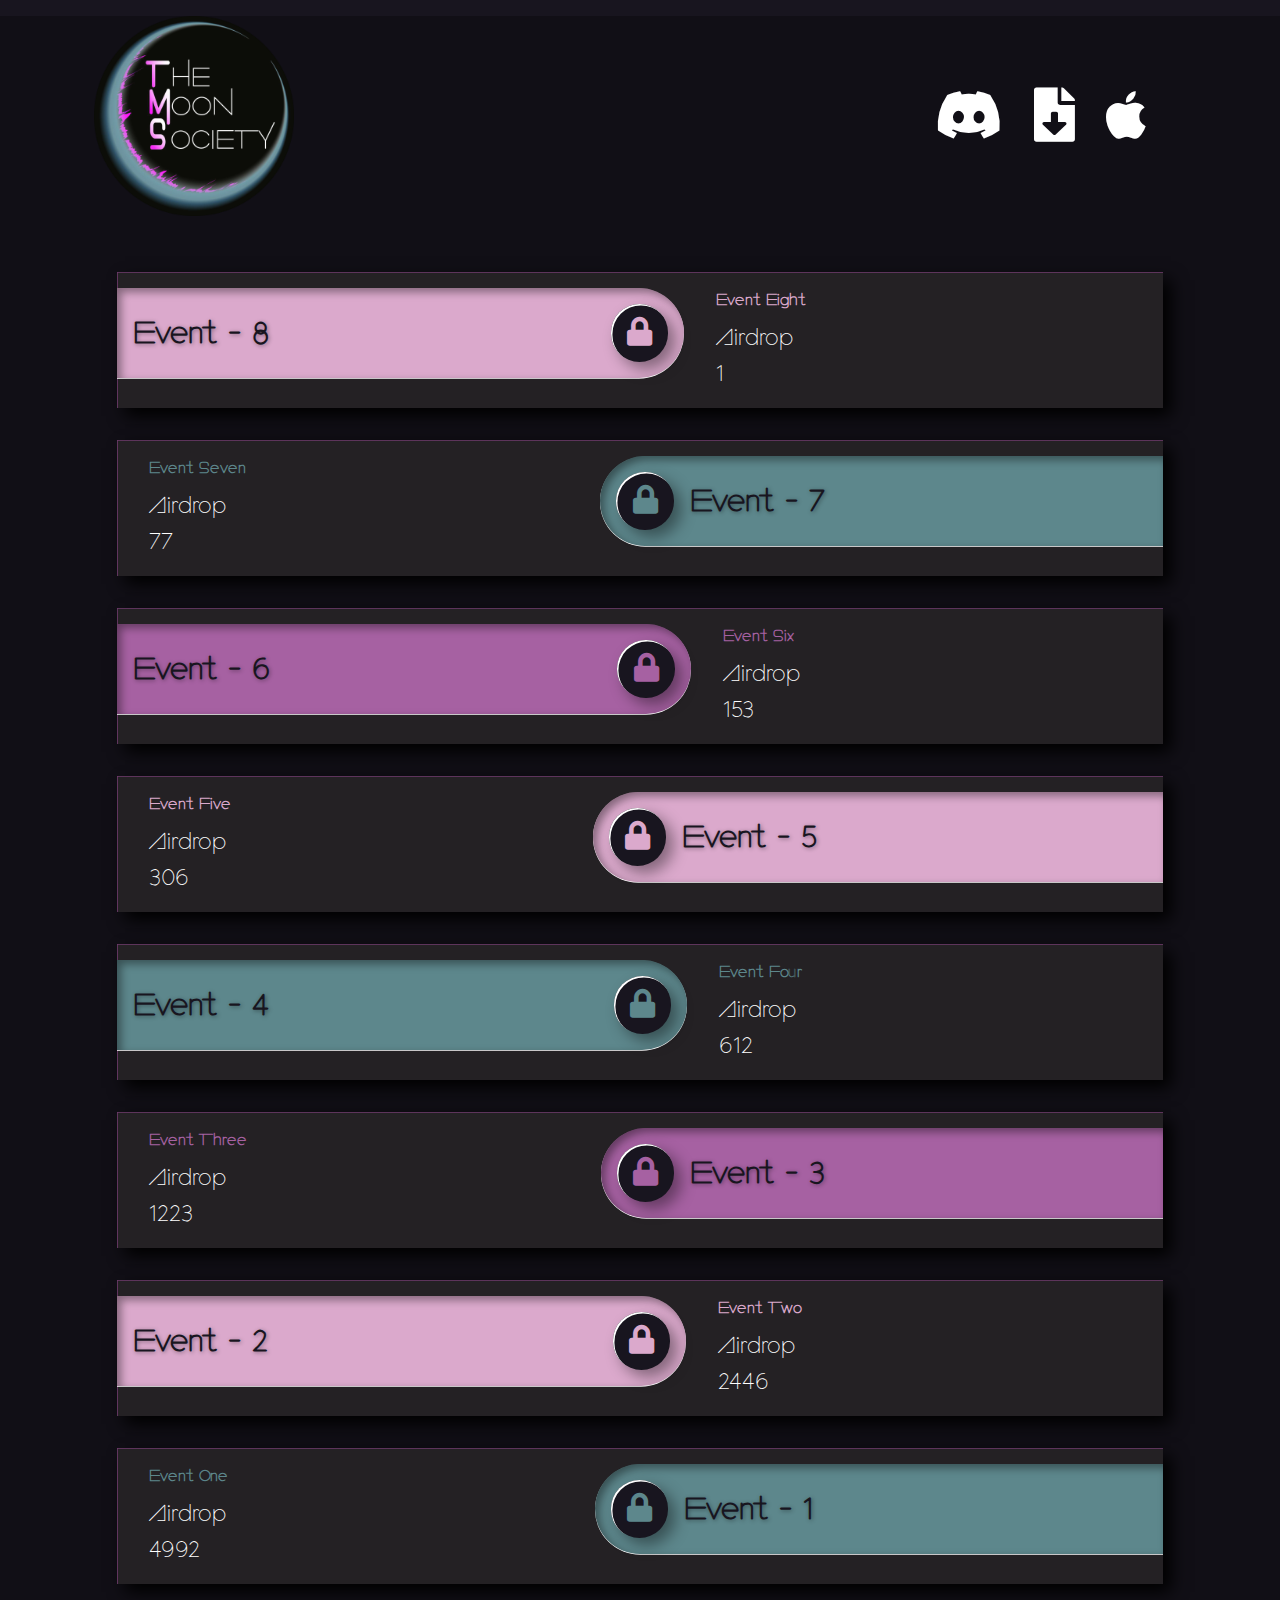
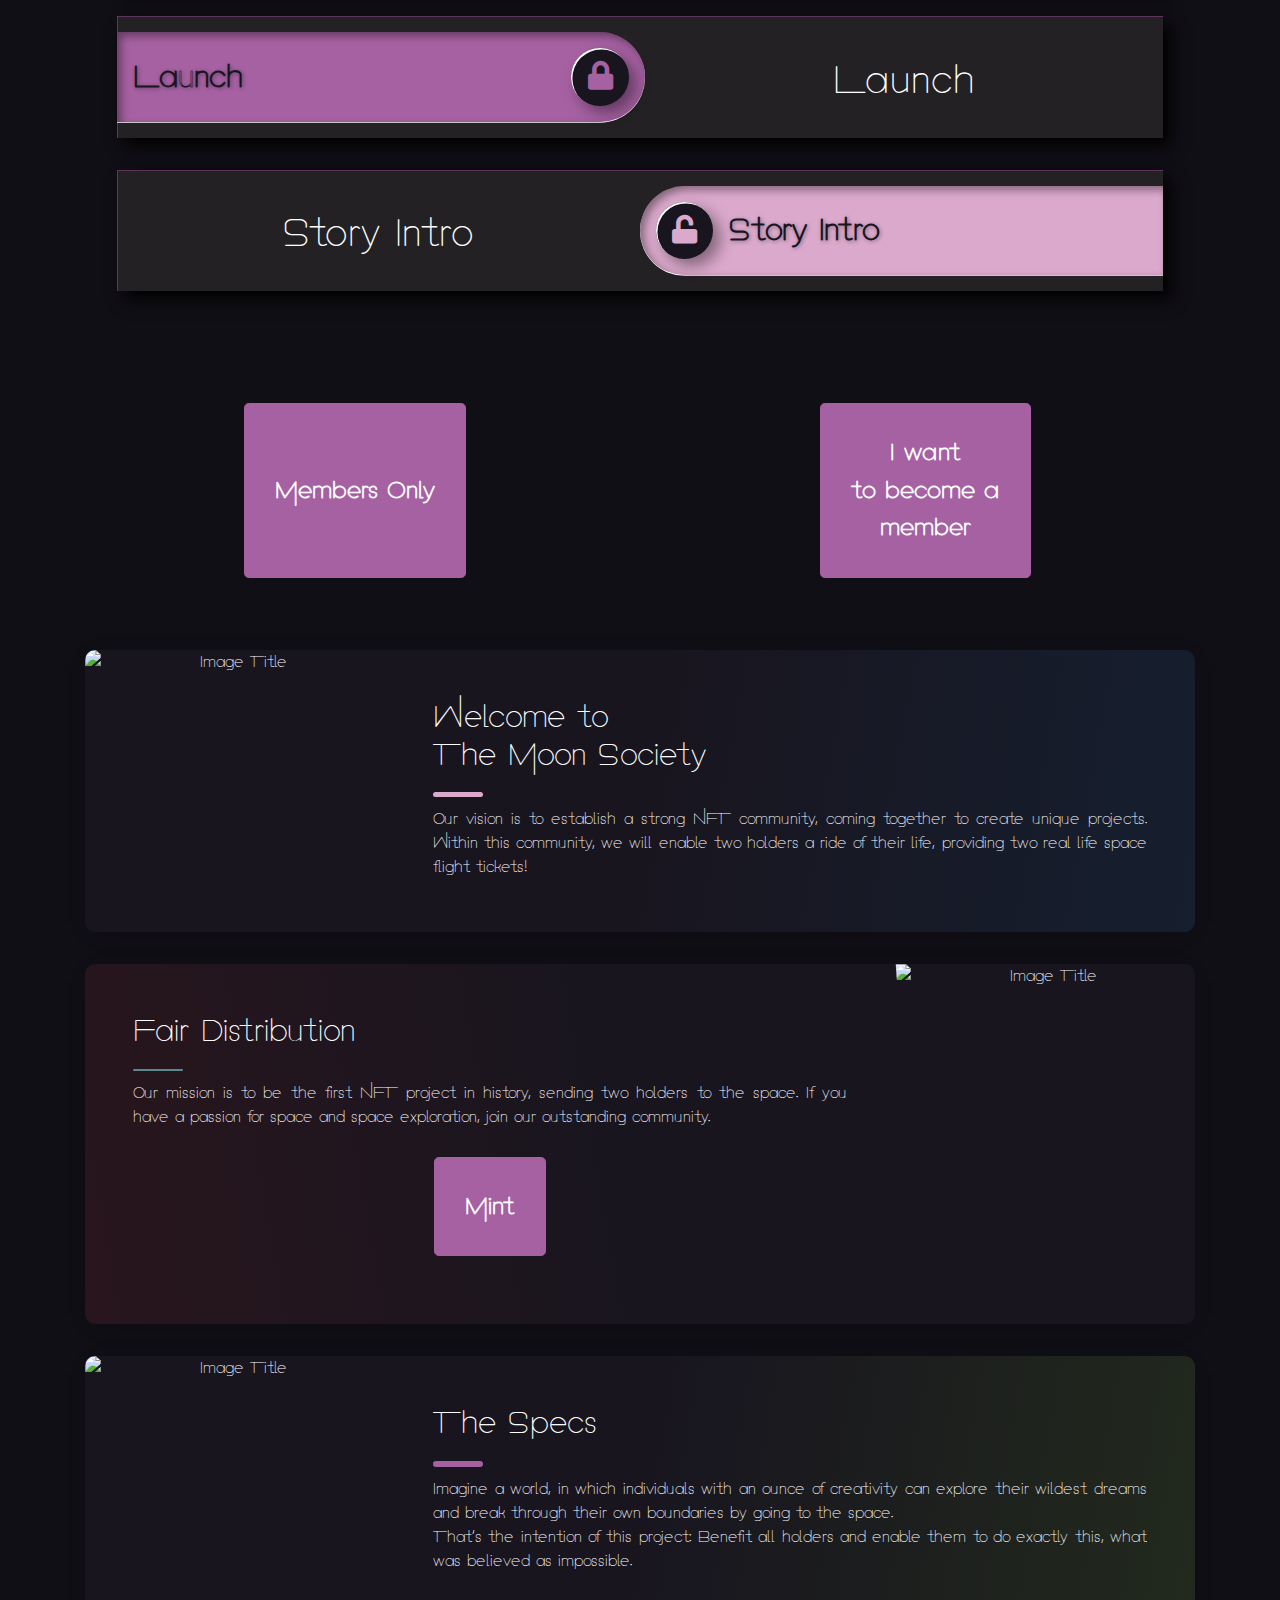
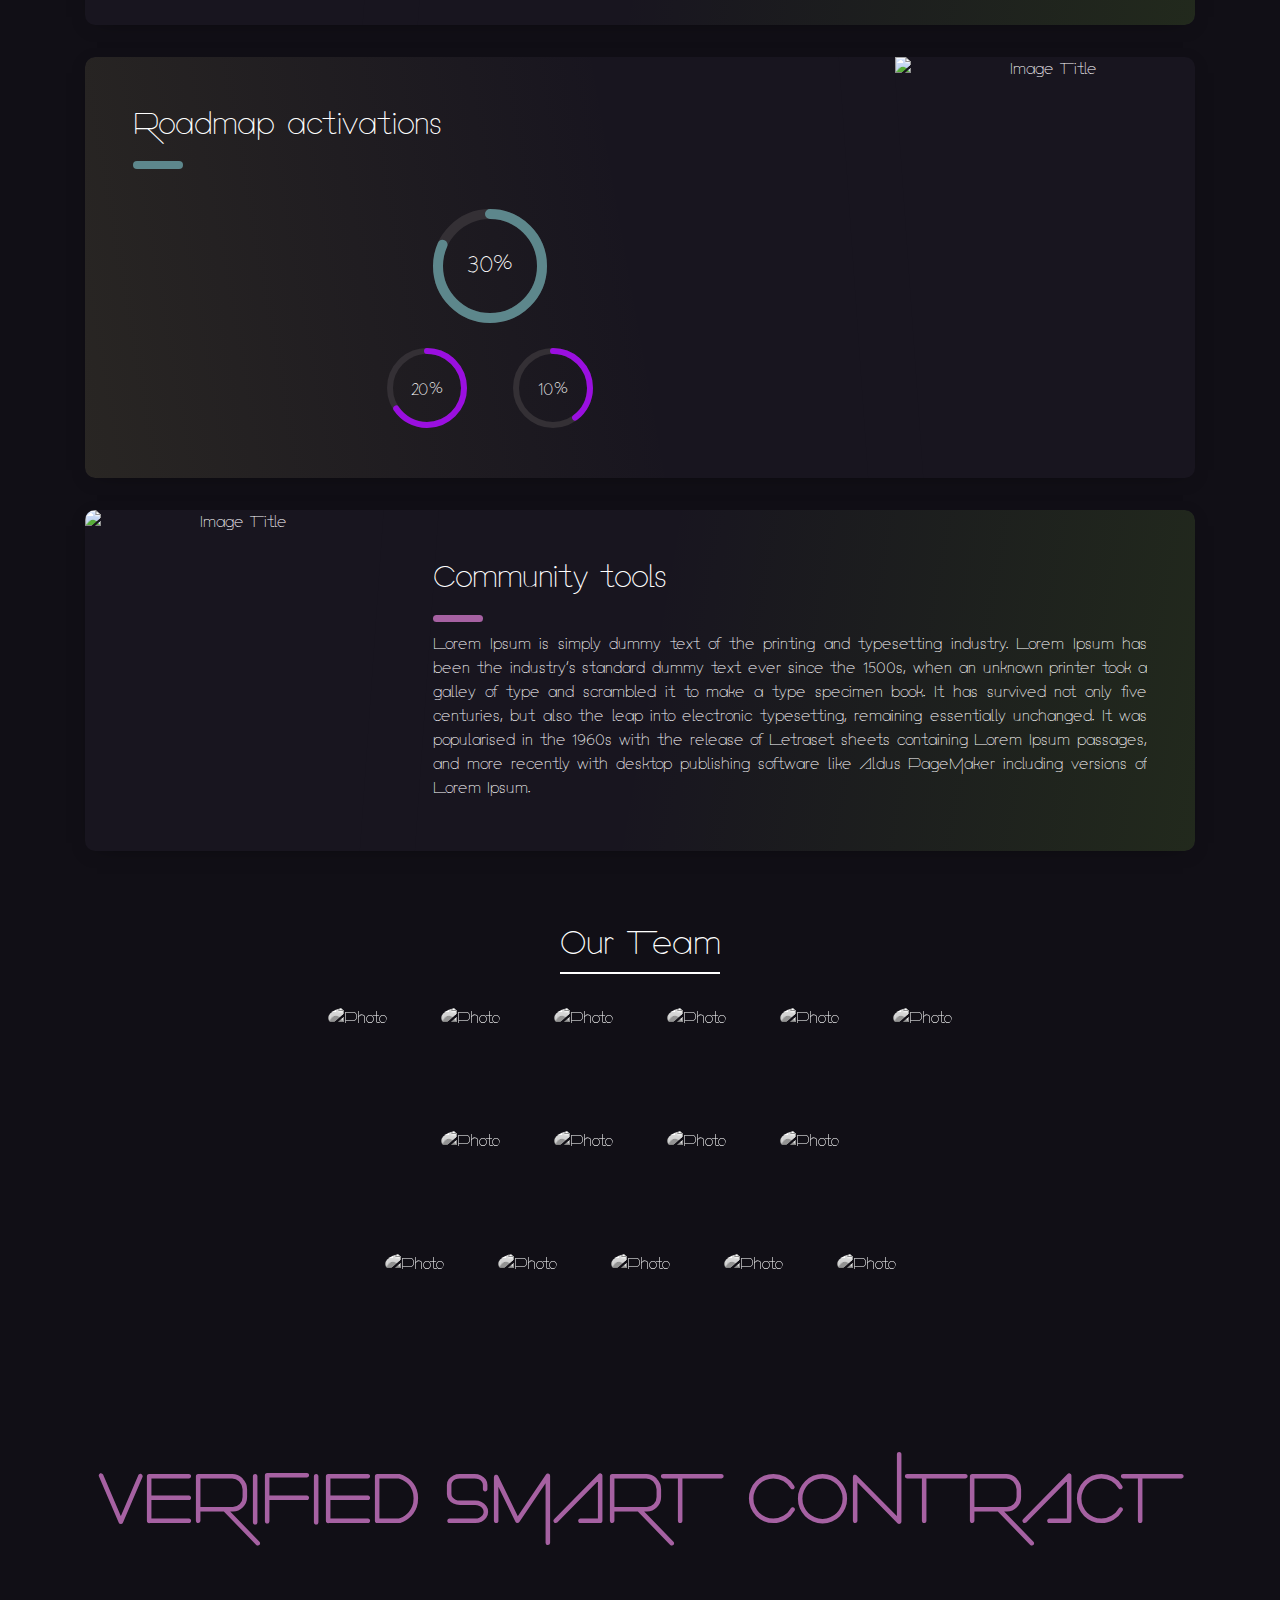
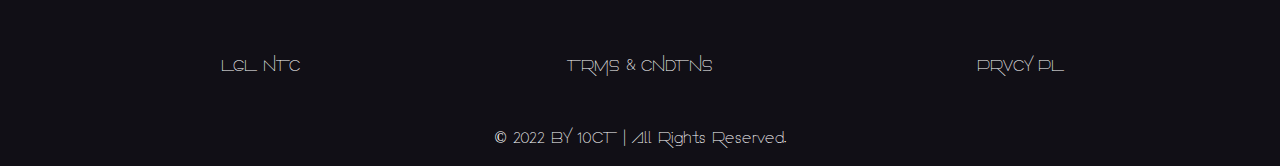
==== commit 05512fcc: "update files" ====
--- a/test.html
+++ b/test.html
@@ -1,39 +1,15 @@
-<!doctype html>
+<!DOCTYPE html>
 <html lang="en">
 <head>
-    <!-- Required meta tags -->
-    <meta charset="utf-8">
-    <meta name="viewport" content="width=device-width, initial-scale=1, shrink-to-fit=no">
-
-    <!-- Bootstrap CSS -->
-    <link rel="stylesheet" href="assets/css/bootstrap.min.css"/>
-
-    <link rel="stylesheet" href="https://cdnjs.cloudflare.com/ajax/libs/font-awesome/6.0.0-beta3/css/all.min.css"
-          integrity="sha512-Fo3rlrZj/k7ujTnHg4CGR2D7kSs0v4LLanw2qksYuRlEzO+tcaEPQogQ0KaoGN26/zrn20ImR1DfuLWnOo7aBA=="
-          crossorigin="anonymous" referrerpolicy="no-referrer"/>
-    <link rel="stylesheet" href="https://cdnjs.cloudflare.com/ajax/libs/meyer-reset/2.0/reset.min.css">
-    <link rel='stylesheet' href='https://cdnjs.cloudflare.com/ajax/libs/magnific-popup.js/1.1.0/magnific-popup.min.css'>
-    <link rel="stylesheet" href="assets/css/style.css"/>
-    <link rel="stylesheet" href="https://cdnjs.cloudflare.com/ajax/libs/normalize/5.0.0/normalize.min.css">
+    <meta charset="UTF-8">
     <title>The Moon Society</title>
-
+    <link rel='stylesheet' href='assets/css/all.min.css'>
+    <link rel='stylesheet' href='assets/css/bootstrap.min.css'>
+    <link rel="stylesheet" href="assets/css/style.css">
+    <link rel="stylesheet" href="assets/css/style1.css">
+    <link rel="stylesheet" href="assets/css/style3.css">
+    <link rel="stylesheet" href="assets/css/style4.css">
     <style>
-        .borderless td, .borderless th {
-            border: none;
-        }
-
-        .background-image {
-            background-image: url(assets/images/rocket-black.gif);
-            background-repeat: no-repeat;
-            background-attachment: fixed;
-
-        }
-
-        .header-background-image {
-            background-repeat: no-repeat;
-            background-size: cover;
-        }
-
         @font-face {
             font-family: CustomBigFont;
             src: url("assets/font/big.woff2");
@@ -44,780 +20,595 @@
             src: url("assets/font/small.woff2");
         }
 
-        .col-lg-4, .col-lg-8, .big-font, h1, h2 {
+        .h1, h2, div {
             font-family: CustomBigFont;
         }
 
         p, h3, td {
             font-family: CustomSmallFont;
-            font-size: 18px;
-            line-height: 25px;
-        }
-
-        .card {
-            background: rgba(0, 0, 0, .3);
-            border: 2px solid #dba9cc;
-        }
-
-        h2 {
-            color: #ffffff;
-        }
-
-        .custom-button {
-            font-family: CustomBigFont;
-            font-size: 25px;
-            font-weight: bold;
-            background: #a661a2;
-            border: 1px solid #a661a2;
-            padding: 30px;
-        }
-
-        .custom-button:hover {
-            font-family: CustomBigFont;
-            font-size: 25px;
-            font-weight: bold;
-            background: #a8489b;
-            border: 1px solid #a8489b;
-            padding: 30px;
-        }
-
-        .border {
-            border-top-style: none;
-            border-left-style: none;
-            border-right-style: none;
-            border-bottom-style: none;
-        }
-
-        .frame {
-            position: absolute;
-            top: 50%;
-            left: 50%;
-            width: 400px;
-            height: 400px;
-            margin-top: -200px;
-            margin-left: -200px;
-            border-radius: 3px;
-            box-shadow: 0.5rem 0.5rem 1rem rgba(0, 0, 0, 0.6);
-            overflow: hidden;
-            background: #413951;
-            background: linear-gradient(145deg, #413951 0%, #201c29 100%);
-            filter: progid:DXImageTransform.Microsoft.gradient(startColorstr="#413951", endColorstr="#201c29", GradientType=0);
-            color: #fff;
-            font-family: "montserrat", Helvetica, sans-serif;
-            -webkit-font-smoothing: antialiased;
-            -moz-osx-font-smoothing: grayscale;
-            display: flex;
-            justify-content: center;
-            align-items: center;
-        }
-
-        .headline {
-            font-size: 2rem;
-            text-transform: uppercase;
-            text-align: center;
-        }
-
-        .circle-big {
-            position: relative;
-            width: 114px;
-            height: 114px;
-            margin: 30px auto 25px auto;
-        }
-
-        .circle-big svg {
-            width: 114px;
-            height: 114px;
-        }
-
-        .circle-big .bg {
-            fill: none;
-            stroke-width: 10px;
-            stroke: #343035;
-        }
-
-        .circle-big .progress {
-            fill: none;
-            stroke-width: 10px;
-            stroke: #9a0fe0;
-            stroke-linecap: round;
-            stroke-dasharray: 326.56;
-            stroke-dashoffset: 60;
-            transform: rotate(-90deg);
-            transform-origin: 50% 50%;
-            -webkit-animation: big 1.5s ease-in-out;
-            animation: big 1.5s ease-in-out;
-        }
-
-        .circle-big .text {
-            position: absolute;
-            width: 100%;
-            top: 37px;
-            font-size: 24px;
-            text-align: center;
-            font-weight: 400;
-            line-height: 22px;
-        }
-
-        .circle-big .text .small {
-            font-size: 14px;
-            color: #fff;
-        }
-
-        .circles-small {
-            margin: 0 auto;
-            width: 400px;
-            height: 80px;
-            text-align: center;
-        }
-
-        .circle-small {
-            display: inline-block;
-            position: relative;
-            width: 80px;
-            height: 80px;
-            margin: 0 20px;
-        }
-
-        .circle-small svg {
-            width: 80px;
-            height: 80px;
-        }
-
-        .circle-small .bg {
-            fill: none;
-            stroke-width: 6px;
-            stroke: #343035;
-        }
-
-        .circle-small .progress {
-            fill: none;
-            stroke-width: 6px;
-            stroke: #9a0fe0;
-            stroke-linecap: round;
-            stroke-dasharray: 232.36;
-            transform: rotate(-90deg);
-            transform-origin: 50% 50%;
-        }
-
-        .circle-small .progress.one {
-            stroke-dashoffset: 80;
-            -webkit-animation: one 2.5s ease-in-out, appear 1s;
-            animation: one 2.5s ease-in-out, appear 1s;
-        }
-
-        .circle-small .progress.two {
-            stroke-dashoffset: 140;
-            -webkit-animation: two 3.5s ease-in-out, appear 2s;
-            animation: two 3.5s ease-in-out, appear 2s;
-        }
-
-        .circle-small .text {
-            position: absolute;
-            width: 100%;
-            top: 26px;
-            font-size: 17px;
-            text-align: center;
-            font-weight: 400;
-            line-height: 16px;
-        }
-
-        .circle-small .text .small {
-            font-size: 12px;
-            color: #fff;
-        }
-
-        @-webkit-keyframes big {
-            from {
-                stroke-dashoffset: 326.56;
-            }
-            to {
-                stroke-dashoffset: 60;
-            }
-        }
-
-        @keyframes big {
-            from {
-                stroke-dashoffset: 326.56;
-            }
-            to {
-                stroke-dashoffset: 60;
-            }
-        }
-
-        @-webkit-keyframes one {
-            from {
-                stroke-dashoffset: 232.36;
-            }
-            to {
-                stroke-dashoffset: 80;
-            }
-        }
-
-        @keyframes one {
-            from {
-                stroke-dashoffset: 232.36;
-            }
-            to {
-                stroke-dashoffset: 80;
-            }
-        }
-
-        @-webkit-keyframes two {
-            from {
-                stroke-dashoffset: 232.36;
-            }
-            to {
-                stroke-dashoffset: 140;
-            }
-        }
-
-        @keyframes two {
-            from {
-                stroke-dashoffset: 232.36;
-            }
-            to {
-                stroke-dashoffset: 140;
-            }
-        }
-
-        @-webkit-keyframes appear {
-            0%, 50% {
-                opacity: 0;
-            }
-            100% {
-                opacity: 1;
-            }
-        }
-
-        @keyframes appear {
-            0%, 50% {
-                opacity: 0;
-            }
-            100% {
-                opacity: 1;
-            }
         }
     </style>
 </head>
-<body style="padding: 0;margin: 0;">
-<div style="background: #0c0d08;margin: 0;padding: 0;">
-    <div class="background-image" style="margin: 0;padding: 0;">
-        <div class="container pt-5 pb-5">
-            <header class="mt-2 mb-5">
-                <div class="row header-background-image"
-                     style="background-image: url('assets/images/background8.png');">
-                    <div class="col-md-6">
-                        <img src="assets/images/mooon-logo.png" class="img-fluid" alt="image" style="width:120px;"/>
-                    </div>
-                    <div class="col-md-6 text-right">
-                        <p class="mt-5">
-                            <i class="fab fa-discord fa-2x text-white"></i>
-                            <i class="fas fa-file-download fa-2x ml-4 text-white"></i>
-                            <i class="fab fa-apple fa-2x ml-4 text-white"></i>
-                        </p>
-                    </div>
-                </div>
-            </header>
-            <div class="heading mt-5 text-white text-center">
-                <div class="header-background-image" style="background-image: url('assets/images/background8.png')">
-                    <h1 class="pt-3 pb-3 mt-5" style="font-size: 70px;font-weight: 900; color: #a661a2">Welcome to<br>The
-                        Moon Society</h1>
-                </div>
-
-                <br><br>
-                <p class="mt-3">
-                    Our vision is to establish a strong NFT community,
+<body>
+
+<!--header section starts-->
+<section class="dark">
+    <div class="container mt-3">
+        <header class="mt-2">
+            <div class="row header-background-image">
+                <div class="col-md-6 text-left pl-4">
+                    <img src="assets/images/mooon-logo.png" class="img-fluid" alt="image" style="width:200px;"/>
+                </div>
+                <div class="col-md-6 text-right">
+                    <p class="mt-5 pt-4 pr-5">
+                        <i class="fab fa-discord fa-3x text-white"></i>
+                        <i class="fas fa-file-download fa-3x ml-4 text-white"></i>
+                        <i class="fab fa-apple fa-3x ml-4 text-white"></i>
+                    </p>
+                </div>
+            </div>
+        </header>
+    </div>
+</section>
+<!--header section ends-->
+
+<!--event section starts-->
+<section class="dark">
+    <div class="container py-4">
+        <ol class="ol-cards alternate">
+            <li style="--ol-cards-color-accent:#dba9cc">
+                <div class="step"><i class="fas fa-lock"></i></div>
+                <div class="title">Event Eight</div>
+                <div class="content">
+                    Airdrop
+                    <br>
+                    <span>1</span>
+                </div>
+            </li>
+            <li style="--ol-cards-color-accent:#5d878c">
+                <div class="step"><i class="fas fa-lock"></i></div>
+                <div class="title">Event Seven</div>
+                <div class="content">Airdrop
+                    <br>
+                    <span>77</span>
+                </div>
+            </li>
+            <li style="--ol-cards-color-accent:#a661a2">
+                <div class="step"><i class="fas fa-lock"></i></div>
+                <div class="title">Event Six</div>
+                <div class="content">Airdrop
+                    <br>
+                    <span>153</span>
+                </div>
+            </li>
+            <li style="--ol-cards-color-accent:#dba9cc">
+                <div class="step"><i class="fas fa-lock"></i></div>
+                <div class="title">Event Five</div>
+                <div class="content">Airdrop
+                    <br>
+                    <span>306</span>
+                </div>
+            </li>
+            <li style="--ol-cards-color-accent:#5d878c">
+                <div class="step"><i class="fas fa-lock"></i></div>
+                <div class="title">Event Four</div>
+                <div class="content">Airdrop
+                    <br>
+                    <span>612</span>
+                </div>
+            </li>
+            <li style="--ol-cards-color-accent:#a661a2">
+                <div class="step"><i class="fas fa-lock"></i></div>
+                <div class="title">Event Three</div>
+                <div class="content">Airdrop
+                    <br>
+                    <span>1223</span>
+                </div>
+            </li>
+            <li style="--ol-cards-color-accent:#dba9cc">
+                <div class="step"><i class="fas fa-lock"></i></div>
+                <div class="title">Event Two</div>
+                <div class="content">Airdrop
+                    <br>
+                    <span>2446</span>
+                </div>
+            </li>
+            <li style="--ol-cards-color-accent:#5d878c">
+                <div class="step"><i class="fas fa-lock"></i></div>
+                <div class="title">Event One</div>
+                <div class="content">Airdrop
+                    <br>
+                    <span>4992</span>
+                </div>
+            </li>
+            <li style="--ol-cards-color-accent:#a661a2">
+                <div class="step" id="launch"><i class="fas fa-lock"></i></div>
+                <div class="title"></div>
+                <div class="content text-center" style="font-size: 40px">
+                    Launch
+                </div>
+            </li>
+            <li style="--ol-cards-color-accent:#dba9cc">
+                <div class="step" id="story_intro"><i class="fas fa-unlock"></i></div>
+                <div class="title"></div>
+                <div class="content text-center" style="font-size: 40px">
+                    Story Intro
+                </div>
+            </li>
+        </ol>
+    </div>
+</section>
+<!--event section ends-->
+
+<section class="dark">
+    <section class="container">
+        <div class="button-section pt-5 pb-5">
+            <div class="row">
+                <div class="col-md-6 text-center mt-2">
+                    <button type="button" class="btn btn-primary btn-lg custom-button"><br>Members Only<br><br>
+                    </button>
+                </div>
+                <div class="col-md-6 text-center mt-2">
+                    <button type="button" class="btn btn-primary btn-lg custom-button">I want<br>to become a<br>member
+                    </button>
+                </div>
+            </div>
+        </div>
+    </section>
+</section>
+
+<!--cards section starts-->
+<section class="dark">
+    <div class="container py-4">
+
+        <article class="postcard dark blue">
+            <a class="postcard__img_link" href="#">
+                <img class="postcard__img" src="https://picsum.photos/1000/1000" alt="Image Title"/>
+            </a>
+            <div class="postcard__text">
+                <h1 class="postcard__title blue text-left"><a href="#">Welcome to<br>The
+                    Moon Society</a></h1>
+                <div class="postcard__subtitle small">
+                </div>
+                <div class="postcard__bar"></div>
+                <div class="postcard__preview-txt">Our vision is to establish a strong NFT community,
                     coming together to create unique projects. Within
                     this community, we will enable two holders a ride of
-                    their life, providing two real life space flight tickets.<br>
-
-                </p>
-            </div>
-<br><br><br><br><br><br><br><br><br><br>
-            <div class="card">
-                <div class="row">
-                    <div class="col-lg-4">
-                        <h2 class="mt-3 pl-3" style="font-size: 70px;font-weight: bold; color: #dba9cc">Event 8</h2>
-                    </div>
-                    <div class="col-lg-4 text-center">
-                        <h2 class="mt-3" style="font-size: 70px;font-weight: 900;">Airdrop 1</h2>
-                    </div>
-                    <div class="col-lg-4 text-center">
-                        <h3 class="mt-4 pb-4">
-                            <i style="color: #a8489b" class="fas fa-lock fa-3x"></i>
-                        </h3>
-                    </div>
-                </div>
-            </div>
-
-            <div class="card mt-5">
-                <div class="row">
-                    <div class="col-lg-4">
-                        <h2 class="mt-5 pt-5 pl-3" style="font-size: 70px;font-weight: bold;">Event 7</h2>
-                    </div>
-                    <div class="col-lg-4 text-center">
-                        <h2 class="mt-5 pt-5" style="font-size: 70px;font-weight: 900;">Airdrop</h2>
-                        <h2 class="mt-4"><span style="color:#fcab13;font-size: 50px;">77</span></h2>
-                    </div>
-                    <div class="col-lg-4 text-center">
-                        <h3 class="mt-5 pt-5 mb-5 pb-5">
-                            <i style="color: #d8c679" class="fas fa-lock fa-5x"></i>
-                        </h3>
-                    </div>
-                </div>
-            </div>
-
-            <div class="card mt-5">
-                <div class="row">
-                    <div class="col-lg-4">
-                        <h2 class="mt-5 pt-5 pl-3" style="font-size: 70px;font-weight: bold;">Event 6</h2>
-                    </div>
-                    <div class="col-lg-4 text-center">
-                        <h2 class="mt-5 pt-5" style="font-size: 70px;font-weight: 900;">Airdrop</h2>
-                        <h2 class="mt-4"><span style="color:#fcab13;font-size: 50px;">153</span></h2>
-                    </div>
-                    <div class="col-lg-4 text-center">
-                        <h3 class="mt-5 pt-5 mb-5 pb-5">
-                            <i style="color: #d8c679" class="fas fa-lock fa-5x"></i>
-                        </h3>
-                    </div>
-                </div>
-            </div>
-
-            <div class="card mt-5">
-                <div class="row">
-                    <div class="col-lg-4">
-                        <h2 class="mt-5 pt-5 pl-3" style="font-size: 70px;font-weight: bold;">Event 5</h2>
-                    </div>
-                    <div class="col-lg-4 text-center">
-                        <h2 class="mt-5 pt-5" style="font-size: 70px;font-weight: 900;">Airdrop</h2>
-                        <h2 class="mt-4"><span style="color:#fcab13;font-size: 50px;">306</span></h2>
-                    </div>
-                    <div class="col-lg-4 text-center">
-                        <h3 class="mt-5 pt-5 mb-5 pb-5">
-                            <i style="color: #d8c679" class="fas fa-lock fa-5x"></i>
-                        </h3>
-                    </div>
-                </div>
-            </div>
-
-            <div class="card mt-5">
-                <div class="row">
-                    <div class="col-lg-4">
-                        <h2 class="mt-5 pt-5 pl-3" style="font-size: 70px;font-weight: bold;">Event 4</h2>
-                    </div>
-                    <div class="col-lg-4 text-center">
-                        <h2 class="mt-5 pt-5" style="font-size: 70px;font-weight: 900;">Airdrop</h2>
-                        <h2 class="mt-4"><span style="color:#fcab13;font-size: 50px;">612</span></h2>
-                    </div>
-                    <div class="col-lg-4 text-center">
-                        <h3 class="mt-5 pt-5 mb-5 pb-5">
-                            <i style="color: #d8c679" class="fas fa-lock fa-5x"></i>
-                        </h3>
-                    </div>
-                </div>
-            </div>
-
-            <div class="card mt-5">
-                <div class="row">
-                    <div class="col-lg-4">
-                        <h2 class="mt-5 pt-5 pl-3" style="font-size: 70px;font-weight: bold;">Event 3</h2>
-                    </div>
-                    <div class="col-lg-4 text-center">
-                        <h2 class="mt-5 pt-5" style="font-size: 70px;font-weight: 900;">Airdrop</h2>
-                        <h2 class="mt-4"><span style="color:#fcab13;font-size: 50px;">1223</span></h2>
-                    </div>
-                    <div class="col-lg-4 text-center">
-                        <h3 class="mt-5 pt-5 mb-5 pb-5">
-                            <i style="color: #d8c679" class="fas fa-lock fa-5x"></i>
-                        </h3>
-                    </div>
-                </div>
-            </div>
-
-            <div class="card mt-5">
-                <div class="row">
-                    <div class="col-lg-4">
-                        <h2 class="mt-5 pt-5 pl-3" style="font-size: 70px;font-weight: bold;">Event 2</h2>
-                    </div>
-                    <div class="col-lg-4 text-center">
-                        <h2 class="mt-5 pt-5" style="font-size: 70px;font-weight: 900;">Airdrop</h2>
-                        <h2 class="mt-4"><span style="color:#fcab13;font-size: 50px;">2446</span></h2>
-                    </div>
-                    <div class="col-lg-4 text-center">
-                        <h3 class="mt-5 pt-5 mb-5 pb-5">
-                            <i style="color: #d8c679" class="fas fa-lock fa-5x"></i>
-                        </h3>
-                    </div>
-                </div>
-            </div>
-
-            <div class="card mt-5">
-                <div class="row">
-                    <div class="col-lg-4">
-                        <h2 class="mt-5 pt-5 pl-3" style="font-size: 70px;font-weight: bold;">Event 1</h2>
-                    </div>
-                    <div class="col-lg-4 text-center">
-                        <h2 class="mt-5 pt-5" style="font-size: 70px;font-weight: 900;">Airdrop</h2>
-                        <h2 class="mt-4"><span style="color:#fcab13;font-size: 50px;">4997</span></h2>
-                    </div>
-                    <div class="col-lg-4 text-center">
-                        <h3 class="mt-5 pt-5 mb-5 pb-5">
-                            <i style="color: #d8c679" class="fas fa-lock fa-5x"></i>
-                        </h3>
-                    </div>
-                </div>
-            </div>
-
-            <div class="card mt-5">
-                <div class="row">
-                    <div class="col-lg-8">
-                        <h2 class="mt-5 pt-5 mb-5 pb-5 ml-3" style="font-size: 70px;font-weight: bold">Launch</h2>
-                    </div>
-                    <div class="col-lg-4 text-center">
-                        <h3 class="mt-5 pt-5 mb-5">
-                            <i style="color: #d8c679" class="fas fa-lock fa-5x"></i>
-                        </h3>
-                    </div>
-                </div>
-            </div>
-
-            <div class="card mt-5">
-                <div class="row">
-                    <div class="col-lg-8">
-                        <h2 class="mt-5 pt-5 mb-5 pb-5 ml-3" style="font-size: 70px;font-weight: bold">STORY INTRO</h2>
-                    </div>
-                    <div class="col-lg-4 text-center">
-                        <h3 class="mt-5 pt-5 mb-5">
-                            <i style="color: #d8c679" class="fas fa-unlock fa-5x"></i>
-                        </h3>
-                    </div>
-                </div>
-            </div>
-
-            <div class="button-section pt-5 pb-5">
-                <div class="row">
-                    <div class="col-md-6 text-center mt-2">
-                        <button type="button" class="btn btn-primary btn-lg custom-button"><br>Members Only<br><br>
-                        </button>
-                    </div>
-                    <div class="col-md-6 text-center mt-2">
-                        <button type="button" class="btn btn-primary btn-lg custom-button">I want<br>to become a<br>member
-                        </button>
-                    </div>
-                </div>
-            </div>
-
-            <br><br><br><br><br><br><br>
-
-            <div class="heading mt-5 text-white text-center">
-                <div class="header-background-image" style="background-image: url('assets/images/background8.png')">
-                    <h1 class="pt-3 pb-3 mt-5" style="font-size: 70px;font-weight: 900; color: #a661a2">Welcome to<br>The
-                        Moon Society</h1>
-                </div>
-
-                <br><br>
-                <p class="mt-3">
-                    Our vision is to establish a strong NFT community,
-                    coming together to create unique projects. Within
-                    this community, we will enable two holders a ride of
-                    their life, providing two real life space flight tickets.<br>
-
-                </p>
-            </div>
-
-            <div class="row gallery mt-5">
-                <div class="col-lg-3 col-md-4 col-xs-6 thumb">
-                    <a href="https://picsum.photos/940/650?random=1">
-                        <figure><img class="img-fluid img-thumbnail" src="https://picsum.photos/940/650?random=1"
-                                     alt="Random Image"></figure>
-                    </a>
-                </div>
-
-                <div class="col-lg-3 col-md-4 col-xs-6 thumb">
-                    <a href="https://picsum.photos/940/650?random=2">
-                        <figure><img class="img-fluid img-thumbnail" src="https://picsum.photos/940/650?random=2"
-                                     alt="Random Image"></figure>
-                    </a>
-                </div>
-
-                <div class="col-lg-3 col-md-4 col-xs-6 thumb">
-                    <a href="https://picsum.photos/940/650?random=3">
-                        <figure><img class="img-fluid img-thumbnail" src="https://picsum.photos/940/650?random=3"
-                                     alt="Random Image"></figure>
-                    </a>
-                </div>
-
-                <div class="col-lg-3 col-md-4 col-xs-6 thumb">
-                    <a href="https://picsum.photos/940/650?random=4">
-                        <figure><img class="img-fluid img-thumbnail" src="https://picsum.photos/940/650?random=4"
-                                     alt="Random Image"></figure>
-                    </a>
-                </div>
-            </div>
-
-            <br><br><br><br><br><br><br><br>
-            <div class="heading mt-5 text-white text-center">
-                <div class="row mt-5">
-                    <div class="col-md-6">
-                        <p class="mt-3 text-center p-5">
-                            Our mission is to be the first NFT project in history, sending two holders to the space. If
-                            you have
-                            a passion for space and space exploration, join our
-                            outstanding community.<br>
-                        </p>
-
-                    </div>
-                    <div class="col-md-6 text-center">
-                        <div class="header-background-image h-100 d-flex justify-content-center align-items-center"
-                             style="background-image: url('assets/images/background3.png')">
-                            <h1 class="pt-3 pb-3 mt-5 my-5 text-center"
-                                style="font-size: 70px;font-weight: 900; color: #a661a2">Fair Distribution</h1>
-                        </div>
-                    </div>
-                </div>
-            </div>
-
-            <br><br><br><br><br><br><br><br>
-            <div class="heading mt-5 text-white text-center">
-                <div class="row mt-5">
-                    <div class="col-md-6 text-center">
-                        <div class="header-background-image h-100 d-flex justify-content-center align-items-center"
-                             style="background-image: url('assets/images/background2.png')">
-                            <h1 class="pt-3 pb-3 mt-5 my-5 text-center"
-                                style="font-size: 70px;font-weight: 900; color: #a661a2">The Specs</h1>
-                        </div>
-                    </div>
-                    <div class="col-md-6">
-                        <p class="mt-3 p-5 text-left">
-                            Imagine a world, in which individuals with an ounce of
-                            creativity can explore their wildest dreams and break
-                            through their own boundaries by going to the space.<br>
-                            That’s the intention of this project:
-                            Benefit all holders and enable them to do exactly this,
-                            what was believed as impossible.<br>
-                        </p>
-                    </div>
-                </div>
-            </div>
-
-            <br><br><br><br><br><br><br><br>
-
-            <div class="heading mt-5 text-white text-center">
-                <div class="row mt-5">
-                    <div class="col-md-6">
-                        <div>
-                            <div class="headline">
+                    their life, providing two real life space flight tickets!
+                </div>
+            </div>
+        </article>
+        <article class="postcard dark red">
+            <a class="postcard__img_link" href="#">
+                <img class="postcard__img" src="https://picsum.photos/501/500" alt="Image Title"/>
+            </a>
+            <div class="postcard__text">
+                <h1 class="postcard__title red text-left"><a href="#">Fair Distribution</a></h1>
+                <div class="postcard__subtitle small">
+                </div>
+                <div class="postcard__bar"></div>
+                <div class="postcard__preview-txt">Our mission is to be the first NFT project in history, sending two
+                    holders to the space. If
+                    you have
+                    a passion for space and space exploration, join our
+                    outstanding community.
+                </div>
+
+                <div class="tag__item play blue" style="padding: 20px;">
+                    <a class="btn btn-primary btn-lg custom-button" href="#">Mint</a>
+                </div>
+
+            </div>
+        </article>
+        <article class="postcard dark green">
+            <a class="postcard__img_link" href="#">
+                <img class="postcard__img" src="https://picsum.photos/500/501" alt="Image Title"/>
+            </a>
+            <div class="postcard__text">
+                <h1 class="postcard__title green text-left"><a href="#">The Specs</a></h1>
+                <div class="postcard__subtitle small">
+                </div>
+                <div class="postcard__bar"></div>
+                <div class="postcard__preview-txt">Imagine a world, in which individuals with an ounce of
+                    creativity can explore their wildest dreams and break
+                    through their own boundaries by going to the space.<br>
+                    That’s the intention of this project:
+                    Benefit all holders and enable them to do exactly this,
+                    what was believed as impossible.
+                </div>
+            </div>
+        </article>
+        <article class="postcard dark yellow">
+            <a class="postcard__img_link" href="#">
+                <img class="postcard__img" src="https://picsum.photos/501/501" alt="Image Title"/>
+            </a>
+            <div class="postcard__text">
+                <h1 class="postcard__title yellow text-left"><a href="#">Roadmap activations</a></h1>
+                <div class="postcard__subtitle small">
+                </div>
+                <div class="postcard__bar"></div>
+                <div class="postcard__preview-txt">
+                    <div>
+                        <div class="headline">
+                        </div>
+                        <div class="circle-big">
+                            <div class="text mt-2">
+                                30%
                             </div>
-                            <div class="circle-big">
+                            <svg>
+                                <circle class="bg" cx="57" cy="57" r="52"></circle>
+                                <circle class="progress" cx="57" cy="57" r="52"></circle>
+                            </svg>
+                        </div>
+                        <div class="circles-small">
+                            <div class="circle-small">
+                                <div class="text mt-2">20%</div>
+                                <svg>
+                                    <circle class="bg" cx="40" cy="40" r="37"></circle>
+                                    <circle class="progress one" cx="40" cy="40" r="37"></circle>
+                                </svg>
+                            </div>
+                            <div class="circle-small">
                                 <div class="text mt-2">
-                                    30%
+                                    10%
                                 </div>
                                 <svg>
-                                    <circle class="bg" cx="57" cy="57" r="52"></circle>
-                                    <circle class="progress" cx="57" cy="57" r="52"></circle>
+                                    <circle class="bg" cx="40" cy="40" r="37"></circle>
+                                    <circle class="progress two" cx="40" cy="40" r="37"></circle>
                                 </svg>
                             </div>
-                            <div class="circles-small">
-                                <div class="circle-small">
-                                    <div class="text mt-2">20%</div>
-                                    <svg>
-                                        <circle class="bg" cx="40" cy="40" r="37"></circle>
-                                        <circle class="progress one" cx="40" cy="40" r="37"></circle>
-                                    </svg>
-                                </div>
-                                <div class="circle-small">
-                                    <div class="text mt-2">
-                                        10%
-                                    </div>
-                                    <svg>
-                                        <circle class="bg" cx="40" cy="40" r="37"></circle>
-                                        <circle class="progress two" cx="40" cy="40" r="37"></circle>
-                                    </svg>
-                                </div>
-                            </div>
                         </div>
                     </div>
-                    <div class="col-md-6 text-center">
-                        <div class="header-background-image h-100 d-flex justify-content-center align-items-center"
-                             style="background-image: url('assets/images/background3.png')">
-                            <h1 class="pt-3 pb-3 mt-5 my-5 text-center"
-                                style="font-size: 70px;font-weight: 900; color: #a661a2">Roadmap activations</h1>
-                        </div>
-                    </div>
-                </div>
-            </div>
-
-            <br><br><br><br><br><br><br><br>
-
-            <div class="heading mt-5 text-white text-center">
-                <div class="row mt-5">
-                    <div class="col-md-6 text-center">
-                        <div class="header-background-image h-100 d-flex justify-content-center align-items-center"
-                             style="background-image: url('assets/images/background5.png')">
-                            <h1 class="pt-3 pb-3 mt-5 my-5 text-center"
-                                style="font-size: 70px;font-weight: 900; color: #a661a2">Community tools</h1>
-                        </div>
-                    </div>
-                    <div class="col-md-6">
-                        <p class="mt-3 p-5 text-left">
-                            Lorem Ipsum is simply dummy text of the printing and typesetting industry. Lorem Ipsum has
-                            been the
-                            industry's
-                            standard dummy text ever since the 1500s, when an unknown printer took a galley of type and
-                            scrambled it to
-                            make a
-                            type specimen book. It has survived not only five centuries, but also the leap into
-                            electronic
-                            typesetting,
-                            remaining
-                            essentially unchanged. It was popularised in the 1960s with the release of Letraset sheets
-                            containing Lorem
-                            Ipsum passages,
-                            and more recently with desktop publishing software like Aldus PageMaker including versions
-                            of Lorem
-                            Ipsum.<br>
-                        </p>
-                    </div>
-                </div>
-            </div>
-
-
-            <br><br><br><br><br><br><br><br>
-            <div class="heading mt-5 text-white">
-                <div class="header-background-image text-center"
-                     style="background-image: url('assets/images/background8.png')">
-                    <h1 class="pt-3 pb-3 mt-5" style="font-size: 70px;font-weight: 900; color: #a661a2"><br>Our Team
-                    </h1>
-                </div>
-                <div class="row mt-5">
-                    <div class="col-md-6">
-                        <table class="table mt-3 borderless">
-                            <h3 class="mt-5" style="font-weight: bold; font-size: 40px">FOUNDERS:</h3>
-                            <tbody>
-                            <tr>
-                                <td>WoodenHound</td>
-                                <td>-</td>
-                                <td>Digital Allrounder</td>
-                            </tr>
-                            <tr>
-                                <td>0xm00nb0i</td>
-                                <td>-</td>
-                                <td>Fundemental Analyst</td>
-                            </tr>
-                            <tr>
-                                <td>DanBzl</td>
-                                <td>-</td>
-                                <td>Lead Developer</td>
-                            </tr>
-                            <tr>
-                                <td>DatCrypt</td>
-                                <td>-</td>
-                                <td>Developer</td>
-                            </tr>
-                            <tr>
-                                <td>0xAntiLemming</td>
-                                <td>-</td>
-                                <td>Developer</td>
-                            </tr>
-                            <tr>
-                                <td>VanDeRex</td>
-                                <td>-</td>
-                                <td>Marketing</td>
-                            </tr>
-                            <tr>
-                                <td> Mr.DeForět</td>
-                                <td>-</td>
-                                <td>Marketing</td>
-                            </tr>
-                            <tr>
-                                <td> Atika</td>
-                                <td>-</td>
-                                <td>Marketing</td>
-                            </tr>
-                            <tr>
-                                <td> MadApe</td>
-                                <td>-</td>
-                                <td>Design</td>
-                            </tr>
-                            <tr>
-                                <td> Supernova</td>
-                                <td>-</td>
-                                <td>Operations Manager</td>
-                            </tr>
-                            </tbody>
-                        </table>
-                    </div>
-                    <div class="col-md-6">
-                        <table class="table mt-3 borderless">
-                            <h3 class="mt-5" style="font-weight: bold; font-size: 40px">OPERATIVE:</h3>
-                            <tbody>
-                            <tr>
-                                <td>WoodenHound</td>
-                            </tr>
-                            <tr>
-                                <td>Supernova</td>
-                            </tr>
-                            </tbody>
-                        </table>
-                        <table class="table mt-3 borderless">
-                            <h3 class="mt-5" style="font-weight: bold; font-size: 40px">CREW MEMBERS:</h3>
-                            <tbody>
-                            <tr>
-                                <td>Oleksandra</td>
-                                <td>-</td>
-                                <td>Design</td>
-                            </tr>
-                            <tr>
-                                <td>Andrey</td>
-                                <td>-</td>
-                                <td>Develepment</td>
-                            </tr>
-                            <tr>
-                                <td>Eugene</td>
-                                <td>-</td>
-                                <td>Operative</td>
-                            </tr>
-                            </tbody>
-                        </table>
-                    </div>
-                </div>
-
-            </div>
-            <br><br><br><br><br><br><br><br>
-            <div class="header-background-image text-center"
-                 style="background-image: url('assets/images/background8.png')">
-                <h1 class="pt-3 pb-3 mt-5" style="font-size: 70px;font-weight: 900; color: #a661a2"><br>VERIFIED SMART
-                    CONTRACT</h1>
-            </div>
-
-            <footer class="mt-5 pt-5 big-font">
-                <div class="row text-center text-white">
-                    <div class="col-4">
-                        LGL NTC
-                    </div>
-                    <div class="col-4">
-                        TRMS & CNDTNS
-                    </div>
-                    <div class="col-4">
-                        PRVCY PL
-                    </div>
-                    <div class="col-12 mt-5">
-                        © 2022 BY 10CT | All Rights Reserved.
-                    </div>
-                </div>
-            </footer>
+                </div>
+            </div>
+        </article>
+        <article class="postcard dark green">
+            <a class="postcard__img_link" href="#">
+                <img class="postcard__img" src="https://picsum.photos/500/501" alt="Image Title"/>
+            </a>
+            <div class="postcard__text">
+                <h1 class="postcard__title green text-left"><a href="#">Community tools</a></h1>
+                <div class="postcard__subtitle small">
+                </div>
+                <div class="postcard__bar"></div>
+                <div class="postcard__preview-txt">
+                    Lorem Ipsum is simply dummy text of the printing and typesetting industry. Lorem Ipsum has
+                    been the
+                    industry's
+                    standard dummy text ever since the 1500s, when an unknown printer took a galley of type and
+                    scrambled it to
+                    make a
+                    type specimen book. It has survived not only five centuries, but also the leap into
+                    electronic
+                    typesetting,
+                    remaining
+                    essentially unchanged. It was popularised in the 1960s with the release of Letraset sheets
+                    containing Lorem
+                    Ipsum passages,
+                    and more recently with desktop publishing software like Aldus PageMaker including versions
+                    of Lorem
+                    Ipsum.
+                </div>
+            </div>
+        </article>
+    </div>
+</section>
+<!--cards section ends-->
+
+<!--team section starts-->
+<section class="dark">
+    <div class="container">
+        <header class="section-header">
+            <h1 class="section-title">Our Team</h1>
+        </header>
+        <div class="row">
+            <div class="col-12 text-center">
+                <ul class="team">
+                    <li class="team__members">
+                        <div class="userProfile">
+                            <figure class="userProfile__thumbnail">
+                                <img src="https://randomuser.me/api/portraits/men/28.jpg" alt="Photo"
+                                     class="userProfile__image">
+                            </figure>
+
+
+                        </div>
+                        <div class="team__details">
+                            <header class="team__meta">
+                                <h3 class="team__meta__title">WoodenHound</h3>
+                                <div class="team__meta__designation">Digital Allrounder</div>
+                            </header>
+
+                        </div>
+                    </li>
+                    <li class="team__members">
+                        <div class="userProfile">
+                            <figure class="userProfile__thumbnail">
+                                <img src="https://randomuser.me/api/portraits/women/45.jpg" alt="Photo"
+                                     class="userProfile__image">
+                            </figure>
+
+
+                        </div>
+                        <div class="team__details">
+                            <header class="team__meta">
+                                <h3 class="team__meta__title">0xm00nb0i</h3>
+                                <div class="team__meta__designation">Fundemental Analyst</div>
+                            </header>
+
+                        </div>
+                    </li>
+                    <li class="team__members">
+                        <div class="userProfile">
+                            <figure class="userProfile__thumbnail">
+                                <img src="https://randomuser.me/api/portraits/women/84.jpg" alt="Photo"
+                                     class="userProfile__image">
+                            </figure>
+
+
+                        </div>
+                        <div class="team__details">
+                            <header class="team__meta">
+                                <h3 class="team__meta__title">DanBzl</h3>
+                                <div class="team__meta__designation">Lead Developer</div>
+                            </header>
+
+                        </div>
+                    </li>
+                    <li class="team__members">
+                        <div class="userProfile">
+                            <figure class="userProfile__thumbnail">
+                                <img src="https://randomuser.me/api/portraits/men/51.jpg" alt="Photo"
+                                     class="userProfile__image">
+                            </figure>
+
+
+                        </div>
+                        <div class="team__details">
+                            <header class="team__meta">
+                                <h3 class="team__meta__title">DatCrypt</h3>
+                                <div class="team__meta__designation">Developer</div>
+                            </header>
+
+                        </div>
+                    </li>
+                    <li class="team__members">
+                        <div class="userProfile">
+                            <figure class="userProfile__thumbnail">
+                                <img src="https://randomuser.me/api/portraits/women/73.jpg" alt="Photo"
+                                     class="userProfile__image">
+                            </figure>
+
+
+                        </div>
+                        <div class="team__details">
+                            <header class="team__meta">
+                                <h3 class="team__meta__title">0xAntiLemming</h3>
+                                <div class="team__meta__designation">Developer</div>
+                            </header>
+
+                        </div>
+                    </li>
+                    <li class="team__members">
+                        <div class="userProfile">
+                            <figure class="userProfile__thumbnail">
+                                <img src="https://randomuser.me/api/portraits/women/45.jpg" alt="Photo"
+                                     class="userProfile__image">
+                            </figure>
+
+
+                        </div>
+                        <div class="team__details">
+                            <header class="team__meta">
+                                <h3 class="team__meta__title">VanDeRex</h3>
+                                <div class="team__meta__designation">Marketing</div>
+                            </header>
+
+                        </div>
+                    </li>
+                </ul>
+            </div>
+        </div>
+        <div class="row">
+            <div class="col-12 text-center">
+                <ul class="team">
+                    <li class="team__members">
+                        <div class="userProfile">
+                            <figure class="userProfile__thumbnail">
+                                <img src="https://randomuser.me/api/portraits/women/45.jpg" alt="Photo"
+                                     class="userProfile__image">
+                            </figure>
+
+
+                        </div>
+                        <div class="team__details">
+                            <header class="team__meta">
+                                <h3 class="team__meta__title">Mr.DeForět</h3>
+                                <div class="team__meta__designation">Marketing</div>
+                            </header>
+
+                        </div>
+                    </li>
+                    <li class="team__members">
+                        <div class="userProfile">
+                            <figure class="userProfile__thumbnail">
+                                <img src="https://randomuser.me/api/portraits/women/84.jpg" alt="Photo"
+                                     class="userProfile__image">
+                            </figure>
+
+
+                        </div>
+                        <div class="team__details">
+                            <header class="team__meta">
+                                <h3 class="team__meta__title">Atika</h3>
+                                <div class="team__meta__designation">Marketing</div>
+                            </header>
+
+                        </div>
+                    </li>
+                    <li class="team__members">
+                        <div class="userProfile">
+                            <figure class="userProfile__thumbnail">
+                                <img src="https://randomuser.me/api/portraits/men/51.jpg" alt="Photo"
+                                     class="userProfile__image">
+                            </figure>
+
+
+                        </div>
+                        <div class="team__details">
+                            <header class="team__meta">
+                                <h3 class="team__meta__title">MadApe</h3>
+                                <div class="team__meta__designation">Design</div>
+                            </header>
+
+                        </div>
+                    </li>
+                    <li class="team__members">
+                        <div class="userProfile">
+                            <figure class="userProfile__thumbnail">
+                                <img src="https://randomuser.me/api/portraits/women/73.jpg" alt="Photo"
+                                     class="userProfile__image">
+                            </figure>
+
+
+                        </div>
+                        <div class="team__details">
+                            <header class="team__meta">
+                                <h3 class="team__meta__title">Supernova</h3>
+                                <div class="team__meta__designation">Operations Manager</div>
+                            </header>
+
+                        </div>
+                    </li>
+                </ul>
+            </div>
+        </div>
+        <div class="row">
+            <div class="col-12 text-center">
+                <ul class="team">
+                    <li class="team__members">
+                        <div class="userProfile">
+                            <figure class="userProfile__thumbnail">
+                                <img src="https://randomuser.me/api/portraits/men/28.jpg" alt="Photo"
+                                     class="userProfile__image">
+                            </figure>
+
+
+                        </div>
+                        <div class="team__details">
+                            <header class="team__meta">
+                                <h3 class="team__meta__title">WoodenHound</h3>
+                                <div class="team__meta__designation">OPERATIVE</div>
+                            </header>
+
+                        </div>
+                    </li>
+                    <li class="team__members">
+                        <div class="userProfile">
+                            <figure class="userProfile__thumbnail">
+                                <img src="https://randomuser.me/api/portraits/women/45.jpg" alt="Photo"
+                                     class="userProfile__image">
+                            </figure>
+
+
+                        </div>
+                        <div class="team__details">
+                            <header class="team__meta">
+                                <h3 class="team__meta__title">Supernova</h3>
+                                <div class="team__meta__designation">OPERATIVE</div>
+                            </header>
+
+                        </div>
+                    </li>
+                    <li class="team__members">
+                        <div class="userProfile">
+                            <figure class="userProfile__thumbnail">
+                                <img src="https://randomuser.me/api/portraits/women/84.jpg" alt="Photo"
+                                     class="userProfile__image">
+                            </figure>
+
+
+                        </div>
+                        <div class="team__details">
+                            <header class="team__meta">
+                                <h3 class="team__meta__title">Oleksandra</h3>
+                                <div class="team__meta__designation">Design</div>
+                            </header>
+
+                        </div>
+                    </li>
+                    <li class="team__members">
+                        <div class="userProfile">
+                            <figure class="userProfile__thumbnail">
+                                <img src="https://randomuser.me/api/portraits/men/51.jpg" alt="Photo"
+                                     class="userProfile__image">
+                            </figure>
+
+
+                        </div>
+                        <div class="team__details">
+                            <header class="team__meta">
+                                <h3 class="team__meta__title">Andrey</h3>
+                                <div class="team__meta__designation">Develepment</div>
+                            </header>
+
+                        </div>
+                    </li>
+                    <li class="team__members">
+                        <div class="userProfile">
+                            <figure class="userProfile__thumbnail">
+                                <img src="https://randomuser.me/api/portraits/women/73.jpg" alt="Photo"
+                                     class="userProfile__image">
+                            </figure>
+
+
+                        </div>
+                        <div class="team__details">
+                            <header class="team__meta">
+                                <h3 class="team__meta__title">Eugene</h3>
+                                <div class="team__meta__designation">Operative</div>
+                            </header>
+
+                        </div>
+                    </li>
+                </ul>
+            </div>
         </div>
     </div>
-</div>
-
-<!-- Optional JavaScript -->
-<!-- jQuery first, then Popper.js, then Bootstrap JS -->
-<script src='https://cdnjs.cloudflare.com/ajax/libs/jquery/3.3.1/jquery.min.js'></script>
-<script src="assets/js/jquery-3.2.1.slim.min.js"></script>
-<script src="assets/js/popper.min.js"></script>
-<script src="assets/js/bootstrap.min.js"></script>
-<script src='https://cdnjs.cloudflare.com/ajax/libs/magnific-popup.js/1.1.0/jquery.magnific-popup.min.js'></script>
+</section>
+<!--team section ends-->
+
+<!--footer section starts-->
+<section class="dark">
+    <div class="container">
+        <div class="header-background-image text-center">
+            <h1 class="pt-3 pb-3" style="font-size: 70px;font-weight: 900; color: #a661a2"><br>VERIFIED SMART
+                CONTRACT</h1>
+        </div>
+        <footer class="mt-5 pt-5 big-font pb-3">
+            <div class="row text-center text-white">
+                <div class="col-4">
+                    LGL NTC
+                </div>
+                <div class="col-4">
+                    TRMS & CNDTNS
+                </div>
+                <div class="col-4">
+                    PRVCY PL
+                </div>
+                <div class="col-12 mt-5">
+                    © 2022 BY 10CT | All Rights Reserved.
+                </div>
+            </div>
+        </footer>
+    </div>
+</section>
+<!--footer section ends-->
+
+
+<!-- partial -->
+<script src='assets/js/jquery.min.js'></script>
 <script src="assets/js/script.js"></script>
+
 </body>
-</html>+</html>
--- a/assets/css/all.min.css
+++ b/assets/css/all.min.css
@@ -0,0 +1,5 @@
+/*!
+ * Font Awesome Free 5.13.0 by @fontawesome - https://fontawesome.com
+ * License - https://fontawesome.com/license/free (Icons: CC BY 4.0, Fonts: SIL OFL 1.1, Code: MIT License)
+ */
+.fa,.fab,.fad,.fal,.far,.fas{-moz-osx-font-smoothing:grayscale;-webkit-font-smoothing:antialiased;display:inline-block;font-style:normal;font-variant:normal;text-rendering:auto;line-height:1}.fa-lg{font-size:1.33333em;line-height:.75em;vertical-align:-.0667em}.fa-xs{font-size:.75em}.fa-sm{font-size:.875em}.fa-1x{font-size:1em}.fa-2x{font-size:2em}.fa-3x{font-size:3em}.fa-4x{font-size:4em}.fa-5x{font-size:5em}.fa-6x{font-size:6em}.fa-7x{font-size:7em}.fa-8x{font-size:8em}.fa-9x{font-size:9em}.fa-10x{font-size:10em}.fa-fw{text-align:center;width:1.25em}.fa-ul{list-style-type:none;margin-left:2.5em;padding-left:0}.fa-ul>li{position:relative}.fa-li{left:-2em;position:absolute;text-align:center;width:2em;line-height:inherit}.fa-border{border:.08em solid #eee;border-radius:.1em;padding:.2em .25em .15em}.fa-pull-left{float:left}.fa-pull-right{float:right}.fa.fa-pull-left,.fab.fa-pull-left,.fal.fa-pull-left,.far.fa-pull-left,.fas.fa-pull-left{margin-right:.3em}.fa.fa-pull-right,.fab.fa-pull-right,.fal.fa-pull-right,.far.fa-pull-right,.fas.fa-pull-right{margin-left:.3em}.fa-spin{-webkit-animation:fa-spin 2s linear infinite;animation:fa-spin 2s linear infinite}.fa-pulse{-webkit-animation:fa-spin 1s steps(8) infinite;animation:fa-spin 1s steps(8) infinite}@-webkit-keyframes fa-spin{0%{-webkit-transform:rotate(0deg);transform:rotate(0deg)}to{-webkit-transform:rotate(1turn);transform:rotate(1turn)}}@keyframes fa-spin{0%{-webkit-transform:rotate(0deg);transform:rotate(0deg)}to{-webkit-transform:rotate(1turn);transform:rotate(1turn)}}.fa-rotate-90{-ms-filter:"progid:DXImageTransform.Microsoft.BasicImage(rotation=1)";-webkit-transform:rotate(90deg);transform:rotate(90deg)}.fa-rotate-180{-ms-filter:"progid:DXImageTransform.Microsoft.BasicImage(rotation=2)";-webkit-transform:rotate(180deg);transform:rotate(180deg)}.fa-rotate-270{-ms-filter:"progid:DXImageTransform.Microsoft.BasicImage(rotation=3)";-webkit-transform:rotate(270deg);transform:rotate(270deg)}.fa-flip-horizontal{-ms-filter:"progid:DXImageTransform.Microsoft.BasicImage(rotation=0, mirror=1)";-webkit-transform:scaleX(-1);transform:scaleX(-1)}.fa-flip-vertical{-webkit-transform:scaleY(-1);transform:scaleY(-1)}.fa-flip-both,.fa-flip-horizontal.fa-flip-vertical,.fa-flip-vertical{-ms-filter:"progid:DXImageTransform.Microsoft.BasicImage(rotation=2, mirror=1)"}.fa-flip-both,.fa-flip-horizontal.fa-flip-vertical{-webkit-transform:scale(-1);transform:scale(-1)}:root .fa-flip-both,:root .fa-flip-horizontal,:root .fa-flip-vertical,:root .fa-rotate-90,:root .fa-rotate-180,:root .fa-rotate-270{-webkit-filter:none;filter:none}.fa-stack{display:inline-block;height:2em;line-height:2em;position:relative;vertical-align:middle;width:2.5em}.fa-stack-1x,.fa-stack-2x{left:0;position:absolute;text-align:center;width:100%}.fa-stack-1x{line-height:inherit}.fa-stack-2x{font-size:2em}.fa-inverse{color:#fff}.fa-500px:before{content:"\f26e"}.fa-accessible-icon:before{content:"\f368"}.fa-accusoft:before{content:"\f369"}.fa-acquisitions-incorporated:before{content:"\f6af"}.fa-ad:before{content:"\f641"}.fa-address-book:before{content:"\f2b9"}.fa-address-card:before{content:"\f2bb"}.fa-adjust:before{content:"\f042"}.fa-adn:before{content:"\f170"}.fa-adobe:before{content:"\f778"}.fa-adversal:before{content:"\f36a"}.fa-affiliatetheme:before{content:"\f36b"}.fa-air-freshener:before{content:"\f5d0"}.fa-airbnb:before{content:"\f834"}.fa-algolia:before{content:"\f36c"}.fa-align-center:before{content:"\f037"}.fa-align-justify:before{content:"\f039"}.fa-align-left:before{content:"\f036"}.fa-align-right:before{content:"\f038"}.fa-alipay:before{content:"\f642"}.fa-allergies:before{content:"\f461"}.fa-amazon:before{content:"\f270"}.fa-amazon-pay:before{content:"\f42c"}.fa-ambulance:before{content:"\f0f9"}.fa-american-sign-language-interpreting:before{content:"\f2a3"}.fa-amilia:before{content:"\f36d"}.fa-anchor:before{content:"\f13d"}.fa-android:before{content:"\f17b"}.fa-angellist:before{content:"\f209"}.fa-angle-double-down:before{content:"\f103"}.fa-angle-double-left:before{content:"\f100"}.fa-angle-double-right:before{content:"\f101"}.fa-angle-double-up:before{content:"\f102"}.fa-angle-down:before{content:"\f107"}.fa-angle-left:before{content:"\f104"}.fa-angle-right:before{content:"\f105"}.fa-angle-up:before{content:"\f106"}.fa-angry:before{content:"\f556"}.fa-angrycreative:before{content:"\f36e"}.fa-angular:before{content:"\f420"}.fa-ankh:before{content:"\f644"}.fa-app-store:before{content:"\f36f"}.fa-app-store-ios:before{content:"\f370"}.fa-apper:before{content:"\f371"}.fa-apple:before{content:"\f179"}.fa-apple-alt:before{content:"\f5d1"}.fa-apple-pay:before{content:"\f415"}.fa-archive:before{content:"\f187"}.fa-archway:before{content:"\f557"}.fa-arrow-alt-circle-down:before{content:"\f358"}.fa-arrow-alt-circle-left:before{content:"\f359"}.fa-arrow-alt-circle-right:before{content:"\f35a"}.fa-arrow-alt-circle-up:before{content:"\f35b"}.fa-arrow-circle-down:before{content:"\f0ab"}.fa-arrow-circle-left:before{content:"\f0a8"}.fa-arrow-circle-right:before{content:"\f0a9"}.fa-arrow-circle-up:before{content:"\f0aa"}.fa-arrow-down:before{content:"\f063"}.fa-arrow-left:before{content:"\f060"}.fa-arrow-right:before{content:"\f061"}.fa-arrow-up:before{content:"\f062"}.fa-arrows-alt:before{content:"\f0b2"}.fa-arrows-alt-h:before{content:"\f337"}.fa-arrows-alt-v:before{content:"\f338"}.fa-artstation:before{content:"\f77a"}.fa-assistive-listening-systems:before{content:"\f2a2"}.fa-asterisk:before{content:"\f069"}.fa-asymmetrik:before{content:"\f372"}.fa-at:before{content:"\f1fa"}.fa-atlas:before{content:"\f558"}.fa-atlassian:before{content:"\f77b"}.fa-atom:before{content:"\f5d2"}.fa-audible:before{content:"\f373"}.fa-audio-description:before{content:"\f29e"}.fa-autoprefixer:before{content:"\f41c"}.fa-avianex:before{content:"\f374"}.fa-aviato:before{content:"\f421"}.fa-award:before{content:"\f559"}.fa-aws:before{content:"\f375"}.fa-baby:before{content:"\f77c"}.fa-baby-carriage:before{content:"\f77d"}.fa-backspace:before{content:"\f55a"}.fa-backward:before{content:"\f04a"}.fa-bacon:before{content:"\f7e5"}.fa-bahai:before{content:"\f666"}.fa-balance-scale:before{content:"\f24e"}.fa-balance-scale-left:before{content:"\f515"}.fa-balance-scale-right:before{content:"\f516"}.fa-ban:before{content:"\f05e"}.fa-band-aid:before{content:"\f462"}.fa-bandcamp:before{content:"\f2d5"}.fa-barcode:before{content:"\f02a"}.fa-bars:before{content:"\f0c9"}.fa-baseball-ball:before{content:"\f433"}.fa-basketball-ball:before{content:"\f434"}.fa-bath:before{content:"\f2cd"}.fa-battery-empty:before{content:"\f244"}.fa-battery-full:before{content:"\f240"}.fa-battery-half:before{content:"\f242"}.fa-battery-quarter:before{content:"\f243"}.fa-battery-three-quarters:before{content:"\f241"}.fa-battle-net:before{content:"\f835"}.fa-bed:before{content:"\f236"}.fa-beer:before{content:"\f0fc"}.fa-behance:before{content:"\f1b4"}.fa-behance-square:before{content:"\f1b5"}.fa-bell:before{content:"\f0f3"}.fa-bell-slash:before{content:"\f1f6"}.fa-bezier-curve:before{content:"\f55b"}.fa-bible:before{content:"\f647"}.fa-bicycle:before{content:"\f206"}.fa-biking:before{content:"\f84a"}.fa-bimobject:before{content:"\f378"}.fa-binoculars:before{content:"\f1e5"}.fa-biohazard:before{content:"\f780"}.fa-birthday-cake:before{content:"\f1fd"}.fa-bitbucket:before{content:"\f171"}.fa-bitcoin:before{content:"\f379"}.fa-bity:before{content:"\f37a"}.fa-black-tie:before{content:"\f27e"}.fa-blackberry:before{content:"\f37b"}.fa-blender:before{content:"\f517"}.fa-blender-phone:before{content:"\f6b6"}.fa-blind:before{content:"\f29d"}.fa-blog:before{content:"\f781"}.fa-blogger:before{content:"\f37c"}.fa-blogger-b:before{content:"\f37d"}.fa-bluetooth:before{content:"\f293"}.fa-bluetooth-b:before{content:"\f294"}.fa-bold:before{content:"\f032"}.fa-bolt:before{content:"\f0e7"}.fa-bomb:before{content:"\f1e2"}.fa-bone:before{content:"\f5d7"}.fa-bong:before{content:"\f55c"}.fa-book:before{content:"\f02d"}.fa-book-dead:before{content:"\f6b7"}.fa-book-medical:before{content:"\f7e6"}.fa-book-open:before{content:"\f518"}.fa-book-reader:before{content:"\f5da"}.fa-bookmark:before{content:"\f02e"}.fa-bootstrap:before{content:"\f836"}.fa-border-all:before{content:"\f84c"}.fa-border-none:before{content:"\f850"}.fa-border-style:before{content:"\f853"}.fa-bowling-ball:before{content:"\f436"}.fa-box:before{content:"\f466"}.fa-box-open:before{content:"\f49e"}.fa-box-tissue:before{content:"\f95b"}.fa-boxes:before{content:"\f468"}.fa-braille:before{content:"\f2a1"}.fa-brain:before{content:"\f5dc"}.fa-bread-slice:before{content:"\f7ec"}.fa-briefcase:before{content:"\f0b1"}.fa-briefcase-medical:before{content:"\f469"}.fa-broadcast-tower:before{content:"\f519"}.fa-broom:before{content:"\f51a"}.fa-brush:before{content:"\f55d"}.fa-btc:before{content:"\f15a"}.fa-buffer:before{content:"\f837"}.fa-bug:before{content:"\f188"}.fa-building:before{content:"\f1ad"}.fa-bullhorn:before{content:"\f0a1"}.fa-bullseye:before{content:"\f140"}.fa-burn:before{content:"\f46a"}.fa-buromobelexperte:before{content:"\f37f"}.fa-bus:before{content:"\f207"}.fa-bus-alt:before{content:"\f55e"}.fa-business-time:before{content:"\f64a"}.fa-buy-n-large:before{content:"\f8a6"}.fa-buysellads:before{content:"\f20d"}.fa-calculator:before{content:"\f1ec"}.fa-calendar:before{content:"\f133"}.fa-calendar-alt:before{content:"\f073"}.fa-calendar-check:before{content:"\f274"}.fa-calendar-day:before{content:"\f783"}.fa-calendar-minus:before{content:"\f272"}.fa-calendar-plus:before{content:"\f271"}.fa-calendar-times:before{content:"\f273"}.fa-calendar-week:before{content:"\f784"}.fa-camera:before{content:"\f030"}.fa-camera-retro:before{content:"\f083"}.fa-campground:before{content:"\f6bb"}.fa-canadian-maple-leaf:before{content:"\f785"}.fa-candy-cane:before{content:"\f786"}.fa-cannabis:before{content:"\f55f"}.fa-capsules:before{content:"\f46b"}.fa-car:before{content:"\f1b9"}.fa-car-alt:before{content:"\f5de"}.fa-car-battery:before{content:"\f5df"}.fa-car-crash:before{content:"\f5e1"}.fa-car-side:before{content:"\f5e4"}.fa-caravan:before{content:"\f8ff"}.fa-caret-down:before{content:"\f0d7"}.fa-caret-left:before{content:"\f0d9"}.fa-caret-right:before{content:"\f0da"}.fa-caret-square-down:before{content:"\f150"}.fa-caret-square-left:before{content:"\f191"}.fa-caret-square-right:before{content:"\f152"}.fa-caret-square-up:before{content:"\f151"}.fa-caret-up:before{content:"\f0d8"}.fa-carrot:before{content:"\f787"}.fa-cart-arrow-down:before{content:"\f218"}.fa-cart-plus:before{content:"\f217"}.fa-cash-register:before{content:"\f788"}.fa-cat:before{content:"\f6be"}.fa-cc-amazon-pay:before{content:"\f42d"}.fa-cc-amex:before{content:"\f1f3"}.fa-cc-apple-pay:before{content:"\f416"}.fa-cc-diners-club:before{content:"\f24c"}.fa-cc-discover:before{content:"\f1f2"}.fa-cc-jcb:before{content:"\f24b"}.fa-cc-mastercard:before{content:"\f1f1"}.fa-cc-paypal:before{content:"\f1f4"}.fa-cc-stripe:before{content:"\f1f5"}.fa-cc-visa:before{content:"\f1f0"}.fa-centercode:before{content:"\f380"}.fa-centos:before{content:"\f789"}.fa-certificate:before{content:"\f0a3"}.fa-chair:before{content:"\f6c0"}.fa-chalkboard:before{content:"\f51b"}.fa-chalkboard-teacher:before{content:"\f51c"}.fa-charging-station:before{content:"\f5e7"}.fa-chart-area:before{content:"\f1fe"}.fa-chart-bar:before{content:"\f080"}.fa-chart-line:before{content:"\f201"}.fa-chart-pie:before{content:"\f200"}.fa-check:before{content:"\f00c"}.fa-check-circle:before{content:"\f058"}.fa-check-double:before{content:"\f560"}.fa-check-square:before{content:"\f14a"}.fa-cheese:before{content:"\f7ef"}.fa-chess:before{content:"\f439"}.fa-chess-bishop:before{content:"\f43a"}.fa-chess-board:before{content:"\f43c"}.fa-chess-king:before{content:"\f43f"}.fa-chess-knight:before{content:"\f441"}.fa-chess-pawn:before{content:"\f443"}.fa-chess-queen:before{content:"\f445"}.fa-chess-rook:before{content:"\f447"}.fa-chevron-circle-down:before{content:"\f13a"}.fa-chevron-circle-left:before{content:"\f137"}.fa-chevron-circle-right:before{content:"\f138"}.fa-chevron-circle-up:before{content:"\f139"}.fa-chevron-down:before{content:"\f078"}.fa-chevron-left:before{content:"\f053"}.fa-chevron-right:before{content:"\f054"}.fa-chevron-up:before{content:"\f077"}.fa-child:before{content:"\f1ae"}.fa-chrome:before{content:"\f268"}.fa-chromecast:before{content:"\f838"}.fa-church:before{content:"\f51d"}.fa-circle:before{content:"\f111"}.fa-circle-notch:before{content:"\f1ce"}.fa-city:before{content:"\f64f"}.fa-clinic-medical:before{content:"\f7f2"}.fa-clipboard:before{content:"\f328"}.fa-clipboard-check:before{content:"\f46c"}.fa-clipboard-list:before{content:"\f46d"}.fa-clock:before{content:"\f017"}.fa-clone:before{content:"\f24d"}.fa-closed-captioning:before{content:"\f20a"}.fa-cloud:before{content:"\f0c2"}.fa-cloud-download-alt:before{content:"\f381"}.fa-cloud-meatball:before{content:"\f73b"}.fa-cloud-moon:before{content:"\f6c3"}.fa-cloud-moon-rain:before{content:"\f73c"}.fa-cloud-rain:before{content:"\f73d"}.fa-cloud-showers-heavy:before{content:"\f740"}.fa-cloud-sun:before{content:"\f6c4"}.fa-cloud-sun-rain:before{content:"\f743"}.fa-cloud-upload-alt:before{content:"\f382"}.fa-cloudscale:before{content:"\f383"}.fa-cloudsmith:before{content:"\f384"}.fa-cloudversify:before{content:"\f385"}.fa-cocktail:before{content:"\f561"}.fa-code:before{content:"\f121"}.fa-code-branch:before{content:"\f126"}.fa-codepen:before{content:"\f1cb"}.fa-codiepie:before{content:"\f284"}.fa-coffee:before{content:"\f0f4"}.fa-cog:before{content:"\f013"}.fa-cogs:before{content:"\f085"}.fa-coins:before{content:"\f51e"}.fa-columns:before{content:"\f0db"}.fa-comment:before{content:"\f075"}.fa-comment-alt:before{content:"\f27a"}.fa-comment-dollar:before{content:"\f651"}.fa-comment-dots:before{content:"\f4ad"}.fa-comment-medical:before{content:"\f7f5"}.fa-comment-slash:before{content:"\f4b3"}.fa-comments:before{content:"\f086"}.fa-comments-dollar:before{content:"\f653"}.fa-compact-disc:before{content:"\f51f"}.fa-compass:before{content:"\f14e"}.fa-compress:before{content:"\f066"}.fa-compress-alt:before{content:"\f422"}.fa-compress-arrows-alt:before{content:"\f78c"}.fa-concierge-bell:before{content:"\f562"}.fa-confluence:before{content:"\f78d"}.fa-connectdevelop:before{content:"\f20e"}.fa-contao:before{content:"\f26d"}.fa-cookie:before{content:"\f563"}.fa-cookie-bite:before{content:"\f564"}.fa-copy:before{content:"\f0c5"}.fa-copyright:before{content:"\f1f9"}.fa-cotton-bureau:before{content:"\f89e"}.fa-couch:before{content:"\f4b8"}.fa-cpanel:before{content:"\f388"}.fa-creative-commons:before{content:"\f25e"}.fa-creative-commons-by:before{content:"\f4e7"}.fa-creative-commons-nc:before{content:"\f4e8"}.fa-creative-commons-nc-eu:before{content:"\f4e9"}.fa-creative-commons-nc-jp:before{content:"\f4ea"}.fa-creative-commons-nd:before{content:"\f4eb"}.fa-creative-commons-pd:before{content:"\f4ec"}.fa-creative-commons-pd-alt:before{content:"\f4ed"}.fa-creative-commons-remix:before{content:"\f4ee"}.fa-creative-commons-sa:before{content:"\f4ef"}.fa-creative-commons-sampling:before{content:"\f4f0"}.fa-creative-commons-sampling-plus:before{content:"\f4f1"}.fa-creative-commons-share:before{content:"\f4f2"}.fa-creative-commons-zero:before{content:"\f4f3"}.fa-credit-card:before{content:"\f09d"}.fa-critical-role:before{content:"\f6c9"}.fa-crop:before{content:"\f125"}.fa-crop-alt:before{content:"\f565"}.fa-cross:before{content:"\f654"}.fa-crosshairs:before{content:"\f05b"}.fa-crow:before{content:"\f520"}.fa-crown:before{content:"\f521"}.fa-crutch:before{content:"\f7f7"}.fa-css3:before{content:"\f13c"}.fa-css3-alt:before{content:"\f38b"}.fa-cube:before{content:"\f1b2"}.fa-cubes:before{content:"\f1b3"}.fa-cut:before{content:"\f0c4"}.fa-cuttlefish:before{content:"\f38c"}.fa-d-and-d:before{content:"\f38d"}.fa-d-and-d-beyond:before{content:"\f6ca"}.fa-dailymotion:before{content:"\f952"}.fa-dashcube:before{content:"\f210"}.fa-database:before{content:"\f1c0"}.fa-deaf:before{content:"\f2a4"}.fa-delicious:before{content:"\f1a5"}.fa-democrat:before{content:"\f747"}.fa-deploydog:before{content:"\f38e"}.fa-deskpro:before{content:"\f38f"}.fa-desktop:before{content:"\f108"}.fa-dev:before{content:"\f6cc"}.fa-deviantart:before{content:"\f1bd"}.fa-dharmachakra:before{content:"\f655"}.fa-dhl:before{content:"\f790"}.fa-diagnoses:before{content:"\f470"}.fa-diaspora:before{content:"\f791"}.fa-dice:before{content:"\f522"}.fa-dice-d20:before{content:"\f6cf"}.fa-dice-d6:before{content:"\f6d1"}.fa-dice-five:before{content:"\f523"}.fa-dice-four:before{content:"\f524"}.fa-dice-one:before{content:"\f525"}.fa-dice-six:before{content:"\f526"}.fa-dice-three:before{content:"\f527"}.fa-dice-two:before{content:"\f528"}.fa-digg:before{content:"\f1a6"}.fa-digital-ocean:before{content:"\f391"}.fa-digital-tachograph:before{content:"\f566"}.fa-directions:before{content:"\f5eb"}.fa-discord:before{content:"\f392"}.fa-discourse:before{content:"\f393"}.fa-disease:before{content:"\f7fa"}.fa-divide:before{content:"\f529"}.fa-dizzy:before{content:"\f567"}.fa-dna:before{content:"\f471"}.fa-dochub:before{content:"\f394"}.fa-docker:before{content:"\f395"}.fa-dog:before{content:"\f6d3"}.fa-dollar-sign:before{content:"\f155"}.fa-dolly:before{content:"\f472"}.fa-dolly-flatbed:before{content:"\f474"}.fa-donate:before{content:"\f4b9"}.fa-door-closed:before{content:"\f52a"}.fa-door-open:before{content:"\f52b"}.fa-dot-circle:before{content:"\f192"}.fa-dove:before{content:"\f4ba"}.fa-download:before{content:"\f019"}.fa-draft2digital:before{content:"\f396"}.fa-drafting-compass:before{content:"\f568"}.fa-dragon:before{content:"\f6d5"}.fa-draw-polygon:before{content:"\f5ee"}.fa-dribbble:before{content:"\f17d"}.fa-dribbble-square:before{content:"\f397"}.fa-dropbox:before{content:"\f16b"}.fa-drum:before{content:"\f569"}.fa-drum-steelpan:before{content:"\f56a"}.fa-drumstick-bite:before{content:"\f6d7"}.fa-drupal:before{content:"\f1a9"}.fa-dumbbell:before{content:"\f44b"}.fa-dumpster:before{content:"\f793"}.fa-dumpster-fire:before{content:"\f794"}.fa-dungeon:before{content:"\f6d9"}.fa-dyalog:before{content:"\f399"}.fa-earlybirds:before{content:"\f39a"}.fa-ebay:before{content:"\f4f4"}.fa-edge:before{content:"\f282"}.fa-edit:before{content:"\f044"}.fa-egg:before{content:"\f7fb"}.fa-eject:before{content:"\f052"}.fa-elementor:before{content:"\f430"}.fa-ellipsis-h:before{content:"\f141"}.fa-ellipsis-v:before{content:"\f142"}.fa-ello:before{content:"\f5f1"}.fa-ember:before{content:"\f423"}.fa-empire:before{content:"\f1d1"}.fa-envelope:before{content:"\f0e0"}.fa-envelope-open:before{content:"\f2b6"}.fa-envelope-open-text:before{content:"\f658"}.fa-envelope-square:before{content:"\f199"}.fa-envira:before{content:"\f299"}.fa-equals:before{content:"\f52c"}.fa-eraser:before{content:"\f12d"}.fa-erlang:before{content:"\f39d"}.fa-ethereum:before{content:"\f42e"}.fa-ethernet:before{content:"\f796"}.fa-etsy:before{content:"\f2d7"}.fa-euro-sign:before{content:"\f153"}.fa-evernote:before{content:"\f839"}.fa-exchange-alt:before{content:"\f362"}.fa-exclamation:before{content:"\f12a"}.fa-exclamation-circle:before{content:"\f06a"}.fa-exclamation-triangle:before{content:"\f071"}.fa-expand:before{content:"\f065"}.fa-expand-alt:before{content:"\f424"}.fa-expand-arrows-alt:before{content:"\f31e"}.fa-expeditedssl:before{content:"\f23e"}.fa-external-link-alt:before{content:"\f35d"}.fa-external-link-square-alt:before{content:"\f360"}.fa-eye:before{content:"\f06e"}.fa-eye-dropper:before{content:"\f1fb"}.fa-eye-slash:before{content:"\f070"}.fa-facebook:before{content:"\f09a"}.fa-facebook-f:before{content:"\f39e"}.fa-facebook-messenger:before{content:"\f39f"}.fa-facebook-square:before{content:"\f082"}.fa-fan:before{content:"\f863"}.fa-fantasy-flight-games:before{content:"\f6dc"}.fa-fast-backward:before{content:"\f049"}.fa-fast-forward:before{content:"\f050"}.fa-faucet:before{content:"\f905"}.fa-fax:before{content:"\f1ac"}.fa-feather:before{content:"\f52d"}.fa-feather-alt:before{content:"\f56b"}.fa-fedex:before{content:"\f797"}.fa-fedora:before{content:"\f798"}.fa-female:before{content:"\f182"}.fa-fighter-jet:before{content:"\f0fb"}.fa-figma:before{content:"\f799"}.fa-file:before{content:"\f15b"}.fa-file-alt:before{content:"\f15c"}.fa-file-archive:before{content:"\f1c6"}.fa-file-audio:before{content:"\f1c7"}.fa-file-code:before{content:"\f1c9"}.fa-file-contract:before{content:"\f56c"}.fa-file-csv:before{content:"\f6dd"}.fa-file-download:before{content:"\f56d"}.fa-file-excel:before{content:"\f1c3"}.fa-file-export:before{content:"\f56e"}.fa-file-image:before{content:"\f1c5"}.fa-file-import:before{content:"\f56f"}.fa-file-invoice:before{content:"\f570"}.fa-file-invoice-dollar:before{content:"\f571"}.fa-file-medical:before{content:"\f477"}.fa-file-medical-alt:before{content:"\f478"}.fa-file-pdf:before{content:"\f1c1"}.fa-file-powerpoint:before{content:"\f1c4"}.fa-file-prescription:before{content:"\f572"}.fa-file-signature:before{content:"\f573"}.fa-file-upload:before{content:"\f574"}.fa-file-video:before{content:"\f1c8"}.fa-file-word:before{content:"\f1c2"}.fa-fill:before{content:"\f575"}.fa-fill-drip:before{content:"\f576"}.fa-film:before{content:"\f008"}.fa-filter:before{content:"\f0b0"}.fa-fingerprint:before{content:"\f577"}.fa-fire:before{content:"\f06d"}.fa-fire-alt:before{content:"\f7e4"}.fa-fire-extinguisher:before{content:"\f134"}.fa-firefox:before{content:"\f269"}.fa-firefox-browser:before{content:"\f907"}.fa-first-aid:before{content:"\f479"}.fa-first-order:before{content:"\f2b0"}.fa-first-order-alt:before{content:"\f50a"}.fa-firstdraft:before{content:"\f3a1"}.fa-fish:before{content:"\f578"}.fa-fist-raised:before{content:"\f6de"}.fa-flag:before{content:"\f024"}.fa-flag-checkered:before{content:"\f11e"}.fa-flag-usa:before{content:"\f74d"}.fa-flask:before{content:"\f0c3"}.fa-flickr:before{content:"\f16e"}.fa-flipboard:before{content:"\f44d"}.fa-flushed:before{content:"\f579"}.fa-fly:before{content:"\f417"}.fa-folder:before{content:"\f07b"}.fa-folder-minus:before{content:"\f65d"}.fa-folder-open:before{content:"\f07c"}.fa-folder-plus:before{content:"\f65e"}.fa-font:before{content:"\f031"}.fa-font-awesome:before{content:"\f2b4"}.fa-font-awesome-alt:before{content:"\f35c"}.fa-font-awesome-flag:before{content:"\f425"}.fa-font-awesome-logo-full:before{content:"\f4e6"}.fa-fonticons:before{content:"\f280"}.fa-fonticons-fi:before{content:"\f3a2"}.fa-football-ball:before{content:"\f44e"}.fa-fort-awesome:before{content:"\f286"}.fa-fort-awesome-alt:before{content:"\f3a3"}.fa-forumbee:before{content:"\f211"}.fa-forward:before{content:"\f04e"}.fa-foursquare:before{content:"\f180"}.fa-free-code-camp:before{content:"\f2c5"}.fa-freebsd:before{content:"\f3a4"}.fa-frog:before{content:"\f52e"}.fa-frown:before{content:"\f119"}.fa-frown-open:before{content:"\f57a"}.fa-fulcrum:before{content:"\f50b"}.fa-funnel-dollar:before{content:"\f662"}.fa-futbol:before{content:"\f1e3"}.fa-galactic-republic:before{content:"\f50c"}.fa-galactic-senate:before{content:"\f50d"}.fa-gamepad:before{content:"\f11b"}.fa-gas-pump:before{content:"\f52f"}.fa-gavel:before{content:"\f0e3"}.fa-gem:before{content:"\f3a5"}.fa-genderless:before{content:"\f22d"}.fa-get-pocket:before{content:"\f265"}.fa-gg:before{content:"\f260"}.fa-gg-circle:before{content:"\f261"}.fa-ghost:before{content:"\f6e2"}.fa-gift:before{content:"\f06b"}.fa-gifts:before{content:"\f79c"}.fa-git:before{content:"\f1d3"}.fa-git-alt:before{content:"\f841"}.fa-git-square:before{content:"\f1d2"}.fa-github:before{content:"\f09b"}.fa-github-alt:before{content:"\f113"}.fa-github-square:before{content:"\f092"}.fa-gitkraken:before{content:"\f3a6"}.fa-gitlab:before{content:"\f296"}.fa-gitter:before{content:"\f426"}.fa-glass-cheers:before{content:"\f79f"}.fa-glass-martini:before{content:"\f000"}.fa-glass-martini-alt:before{content:"\f57b"}.fa-glass-whiskey:before{content:"\f7a0"}.fa-glasses:before{content:"\f530"}.fa-glide:before{content:"\f2a5"}.fa-glide-g:before{content:"\f2a6"}.fa-globe:before{content:"\f0ac"}.fa-globe-africa:before{content:"\f57c"}.fa-globe-americas:before{content:"\f57d"}.fa-globe-asia:before{content:"\f57e"}.fa-globe-europe:before{content:"\f7a2"}.fa-gofore:before{content:"\f3a7"}.fa-golf-ball:before{content:"\f450"}.fa-goodreads:before{content:"\f3a8"}.fa-goodreads-g:before{content:"\f3a9"}.fa-google:before{content:"\f1a0"}.fa-google-drive:before{content:"\f3aa"}.fa-google-play:before{content:"\f3ab"}.fa-google-plus:before{content:"\f2b3"}.fa-google-plus-g:before{content:"\f0d5"}.fa-google-plus-square:before{content:"\f0d4"}.fa-google-wallet:before{content:"\f1ee"}.fa-gopuram:before{content:"\f664"}.fa-graduation-cap:before{content:"\f19d"}.fa-gratipay:before{content:"\f184"}.fa-grav:before{content:"\f2d6"}.fa-greater-than:before{content:"\f531"}.fa-greater-than-equal:before{content:"\f532"}.fa-grimace:before{content:"\f57f"}.fa-grin:before{content:"\f580"}.fa-grin-alt:before{content:"\f581"}.fa-grin-beam:before{content:"\f582"}.fa-grin-beam-sweat:before{content:"\f583"}.fa-grin-hearts:before{content:"\f584"}.fa-grin-squint:before{content:"\f585"}.fa-grin-squint-tears:before{content:"\f586"}.fa-grin-stars:before{content:"\f587"}.fa-grin-tears:before{content:"\f588"}.fa-grin-tongue:before{content:"\f589"}.fa-grin-tongue-squint:before{content:"\f58a"}.fa-grin-tongue-wink:before{content:"\f58b"}.fa-grin-wink:before{content:"\f58c"}.fa-grip-horizontal:before{content:"\f58d"}.fa-grip-lines:before{content:"\f7a4"}.fa-grip-lines-vertical:before{content:"\f7a5"}.fa-grip-vertical:before{content:"\f58e"}.fa-gripfire:before{content:"\f3ac"}.fa-grunt:before{content:"\f3ad"}.fa-guitar:before{content:"\f7a6"}.fa-gulp:before{content:"\f3ae"}.fa-h-square:before{content:"\f0fd"}.fa-hacker-news:before{content:"\f1d4"}.fa-hacker-news-square:before{content:"\f3af"}.fa-hackerrank:before{content:"\f5f7"}.fa-hamburger:before{content:"\f805"}.fa-hammer:before{content:"\f6e3"}.fa-hamsa:before{content:"\f665"}.fa-hand-holding:before{content:"\f4bd"}.fa-hand-holding-heart:before{content:"\f4be"}.fa-hand-holding-medical:before{content:"\f95c"}.fa-hand-holding-usd:before{content:"\f4c0"}.fa-hand-holding-water:before{content:"\f4c1"}.fa-hand-lizard:before{content:"\f258"}.fa-hand-middle-finger:before{content:"\f806"}.fa-hand-paper:before{content:"\f256"}.fa-hand-peace:before{content:"\f25b"}.fa-hand-point-down:before{content:"\f0a7"}.fa-hand-point-left:before{content:"\f0a5"}.fa-hand-point-right:before{content:"\f0a4"}.fa-hand-point-up:before{content:"\f0a6"}.fa-hand-pointer:before{content:"\f25a"}.fa-hand-rock:before{content:"\f255"}.fa-hand-scissors:before{content:"\f257"}.fa-hand-sparkles:before{content:"\f95d"}.fa-hand-spock:before{content:"\f259"}.fa-hands:before{content:"\f4c2"}.fa-hands-helping:before{content:"\f4c4"}.fa-hands-wash:before{content:"\f95e"}.fa-handshake:before{content:"\f2b5"}.fa-handshake-alt-slash:before{content:"\f95f"}.fa-handshake-slash:before{content:"\f960"}.fa-hanukiah:before{content:"\f6e6"}.fa-hard-hat:before{content:"\f807"}.fa-hashtag:before{content:"\f292"}.fa-hat-cowboy:before{content:"\f8c0"}.fa-hat-cowboy-side:before{content:"\f8c1"}.fa-hat-wizard:before{content:"\f6e8"}.fa-hdd:before{content:"\f0a0"}.fa-head-side-cough:before{content:"\f961"}.fa-head-side-cough-slash:before{content:"\f962"}.fa-head-side-mask:before{content:"\f963"}.fa-head-side-virus:before{content:"\f964"}.fa-heading:before{content:"\f1dc"}.fa-headphones:before{content:"\f025"}.fa-headphones-alt:before{content:"\f58f"}.fa-headset:before{content:"\f590"}.fa-heart:before{content:"\f004"}.fa-heart-broken:before{content:"\f7a9"}.fa-heartbeat:before{content:"\f21e"}.fa-helicopter:before{content:"\f533"}.fa-highlighter:before{content:"\f591"}.fa-hiking:before{content:"\f6ec"}.fa-hippo:before{content:"\f6ed"}.fa-hips:before{content:"\f452"}.fa-hire-a-helper:before{content:"\f3b0"}.fa-history:before{content:"\f1da"}.fa-hockey-puck:before{content:"\f453"}.fa-holly-berry:before{content:"\f7aa"}.fa-home:before{content:"\f015"}.fa-hooli:before{content:"\f427"}.fa-hornbill:before{content:"\f592"}.fa-horse:before{content:"\f6f0"}.fa-horse-head:before{content:"\f7ab"}.fa-hospital:before{content:"\f0f8"}.fa-hospital-alt:before{content:"\f47d"}.fa-hospital-symbol:before{content:"\f47e"}.fa-hospital-user:before{content:"\f80d"}.fa-hot-tub:before{content:"\f593"}.fa-hotdog:before{content:"\f80f"}.fa-hotel:before{content:"\f594"}.fa-hotjar:before{content:"\f3b1"}.fa-hourglass:before{content:"\f254"}.fa-hourglass-end:before{content:"\f253"}.fa-hourglass-half:before{content:"\f252"}.fa-hourglass-start:before{content:"\f251"}.fa-house-damage:before{content:"\f6f1"}.fa-house-user:before{content:"\f965"}.fa-houzz:before{content:"\f27c"}.fa-hryvnia:before{content:"\f6f2"}.fa-html5:before{content:"\f13b"}.fa-hubspot:before{content:"\f3b2"}.fa-i-cursor:before{content:"\f246"}.fa-ice-cream:before{content:"\f810"}.fa-icicles:before{content:"\f7ad"}.fa-icons:before{content:"\f86d"}.fa-id-badge:before{content:"\f2c1"}.fa-id-card:before{content:"\f2c2"}.fa-id-card-alt:before{content:"\f47f"}.fa-ideal:before{content:"\f913"}.fa-igloo:before{content:"\f7ae"}.fa-image:before{content:"\f03e"}.fa-images:before{content:"\f302"}.fa-imdb:before{content:"\f2d8"}.fa-inbox:before{content:"\f01c"}.fa-indent:before{content:"\f03c"}.fa-industry:before{content:"\f275"}.fa-infinity:before{content:"\f534"}.fa-info:before{content:"\f129"}.fa-info-circle:before{content:"\f05a"}.fa-instagram:before{content:"\f16d"}.fa-instagram-square:before{content:"\f955"}.fa-intercom:before{content:"\f7af"}.fa-internet-explorer:before{content:"\f26b"}.fa-invision:before{content:"\f7b0"}.fa-ioxhost:before{content:"\f208"}.fa-italic:before{content:"\f033"}.fa-itch-io:before{content:"\f83a"}.fa-itunes:before{content:"\f3b4"}.fa-itunes-note:before{content:"\f3b5"}.fa-java:before{content:"\f4e4"}.fa-jedi:before{content:"\f669"}.fa-jedi-order:before{content:"\f50e"}.fa-jenkins:before{content:"\f3b6"}.fa-jira:before{content:"\f7b1"}.fa-joget:before{content:"\f3b7"}.fa-joint:before{content:"\f595"}.fa-joomla:before{content:"\f1aa"}.fa-journal-whills:before{content:"\f66a"}.fa-js:before{content:"\f3b8"}.fa-js-square:before{content:"\f3b9"}.fa-jsfiddle:before{content:"\f1cc"}.fa-kaaba:before{content:"\f66b"}.fa-kaggle:before{content:"\f5fa"}.fa-key:before{content:"\f084"}.fa-keybase:before{content:"\f4f5"}.fa-keyboard:before{content:"\f11c"}.fa-keycdn:before{content:"\f3ba"}.fa-khanda:before{content:"\f66d"}.fa-kickstarter:before{content:"\f3bb"}.fa-kickstarter-k:before{content:"\f3bc"}.fa-kiss:before{content:"\f596"}.fa-kiss-beam:before{content:"\f597"}.fa-kiss-wink-heart:before{content:"\f598"}.fa-kiwi-bird:before{content:"\f535"}.fa-korvue:before{content:"\f42f"}.fa-landmark:before{content:"\f66f"}.fa-language:before{content:"\f1ab"}.fa-laptop:before{content:"\f109"}.fa-laptop-code:before{content:"\f5fc"}.fa-laptop-house:before{content:"\f966"}.fa-laptop-medical:before{content:"\f812"}.fa-laravel:before{content:"\f3bd"}.fa-lastfm:before{content:"\f202"}.fa-lastfm-square:before{content:"\f203"}.fa-laugh:before{content:"\f599"}.fa-laugh-beam:before{content:"\f59a"}.fa-laugh-squint:before{content:"\f59b"}.fa-laugh-wink:before{content:"\f59c"}.fa-layer-group:before{content:"\f5fd"}.fa-leaf:before{content:"\f06c"}.fa-leanpub:before{content:"\f212"}.fa-lemon:before{content:"\f094"}.fa-less:before{content:"\f41d"}.fa-less-than:before{content:"\f536"}.fa-less-than-equal:before{content:"\f537"}.fa-level-down-alt:before{content:"\f3be"}.fa-level-up-alt:before{content:"\f3bf"}.fa-life-ring:before{content:"\f1cd"}.fa-lightbulb:before{content:"\f0eb"}.fa-line:before{content:"\f3c0"}.fa-link:before{content:"\f0c1"}.fa-linkedin:before{content:"\f08c"}.fa-linkedin-in:before{content:"\f0e1"}.fa-linode:before{content:"\f2b8"}.fa-linux:before{content:"\f17c"}.fa-lira-sign:before{content:"\f195"}.fa-list:before{content:"\f03a"}.fa-list-alt:before{content:"\f022"}.fa-list-ol:before{content:"\f0cb"}.fa-list-ul:before{content:"\f0ca"}.fa-location-arrow:before{content:"\f124"}.fa-lock:before{content:"\f023"}.fa-lock-open:before{content:"\f3c1"}.fa-long-arrow-alt-down:before{content:"\f309"}.fa-long-arrow-alt-left:before{content:"\f30a"}.fa-long-arrow-alt-right:before{content:"\f30b"}.fa-long-arrow-alt-up:before{content:"\f30c"}.fa-low-vision:before{content:"\f2a8"}.fa-luggage-cart:before{content:"\f59d"}.fa-lungs:before{content:"\f604"}.fa-lungs-virus:before{content:"\f967"}.fa-lyft:before{content:"\f3c3"}.fa-magento:before{content:"\f3c4"}.fa-magic:before{content:"\f0d0"}.fa-magnet:before{content:"\f076"}.fa-mail-bulk:before{content:"\f674"}.fa-mailchimp:before{content:"\f59e"}.fa-male:before{content:"\f183"}.fa-mandalorian:before{content:"\f50f"}.fa-map:before{content:"\f279"}.fa-map-marked:before{content:"\f59f"}.fa-map-marked-alt:before{content:"\f5a0"}.fa-map-marker:before{content:"\f041"}.fa-map-marker-alt:before{content:"\f3c5"}.fa-map-pin:before{content:"\f276"}.fa-map-signs:before{content:"\f277"}.fa-markdown:before{content:"\f60f"}.fa-marker:before{content:"\f5a1"}.fa-mars:before{content:"\f222"}.fa-mars-double:before{content:"\f227"}.fa-mars-stroke:before{content:"\f229"}.fa-mars-stroke-h:before{content:"\f22b"}.fa-mars-stroke-v:before{content:"\f22a"}.fa-mask:before{content:"\f6fa"}.fa-mastodon:before{content:"\f4f6"}.fa-maxcdn:before{content:"\f136"}.fa-mdb:before{content:"\f8ca"}.fa-medal:before{content:"\f5a2"}.fa-medapps:before{content:"\f3c6"}.fa-medium:before{content:"\f23a"}.fa-medium-m:before{content:"\f3c7"}.fa-medkit:before{content:"\f0fa"}.fa-medrt:before{content:"\f3c8"}.fa-meetup:before{content:"\f2e0"}.fa-megaport:before{content:"\f5a3"}.fa-meh:before{content:"\f11a"}.fa-meh-blank:before{content:"\f5a4"}.fa-meh-rolling-eyes:before{content:"\f5a5"}.fa-memory:before{content:"\f538"}.fa-mendeley:before{content:"\f7b3"}.fa-menorah:before{content:"\f676"}.fa-mercury:before{content:"\f223"}.fa-meteor:before{content:"\f753"}.fa-microblog:before{content:"\f91a"}.fa-microchip:before{content:"\f2db"}.fa-microphone:before{content:"\f130"}.fa-microphone-alt:before{content:"\f3c9"}.fa-microphone-alt-slash:before{content:"\f539"}.fa-microphone-slash:before{content:"\f131"}.fa-microscope:before{content:"\f610"}.fa-microsoft:before{content:"\f3ca"}.fa-minus:before{content:"\f068"}.fa-minus-circle:before{content:"\f056"}.fa-minus-square:before{content:"\f146"}.fa-mitten:before{content:"\f7b5"}.fa-mix:before{content:"\f3cb"}.fa-mixcloud:before{content:"\f289"}.fa-mixer:before{content:"\f956"}.fa-mizuni:before{content:"\f3cc"}.fa-mobile:before{content:"\f10b"}.fa-mobile-alt:before{content:"\f3cd"}.fa-modx:before{content:"\f285"}.fa-monero:before{content:"\f3d0"}.fa-money-bill:before{content:"\f0d6"}.fa-money-bill-alt:before{content:"\f3d1"}.fa-money-bill-wave:before{content:"\f53a"}.fa-money-bill-wave-alt:before{content:"\f53b"}.fa-money-check:before{content:"\f53c"}.fa-money-check-alt:before{content:"\f53d"}.fa-monument:before{content:"\f5a6"}.fa-moon:before{content:"\f186"}.fa-mortar-pestle:before{content:"\f5a7"}.fa-mosque:before{content:"\f678"}.fa-motorcycle:before{content:"\f21c"}.fa-mountain:before{content:"\f6fc"}.fa-mouse:before{content:"\f8cc"}.fa-mouse-pointer:before{content:"\f245"}.fa-mug-hot:before{content:"\f7b6"}.fa-music:before{content:"\f001"}.fa-napster:before{content:"\f3d2"}.fa-neos:before{content:"\f612"}.fa-network-wired:before{content:"\f6ff"}.fa-neuter:before{content:"\f22c"}.fa-newspaper:before{content:"\f1ea"}.fa-nimblr:before{content:"\f5a8"}.fa-node:before{content:"\f419"}.fa-node-js:before{content:"\f3d3"}.fa-not-equal:before{content:"\f53e"}.fa-notes-medical:before{content:"\f481"}.fa-npm:before{content:"\f3d4"}.fa-ns8:before{content:"\f3d5"}.fa-nutritionix:before{content:"\f3d6"}.fa-object-group:before{content:"\f247"}.fa-object-ungroup:before{content:"\f248"}.fa-odnoklassniki:before{content:"\f263"}.fa-odnoklassniki-square:before{content:"\f264"}.fa-oil-can:before{content:"\f613"}.fa-old-republic:before{content:"\f510"}.fa-om:before{content:"\f679"}.fa-opencart:before{content:"\f23d"}.fa-openid:before{content:"\f19b"}.fa-opera:before{content:"\f26a"}.fa-optin-monster:before{content:"\f23c"}.fa-orcid:before{content:"\f8d2"}.fa-osi:before{content:"\f41a"}.fa-otter:before{content:"\f700"}.fa-outdent:before{content:"\f03b"}.fa-page4:before{content:"\f3d7"}.fa-pagelines:before{content:"\f18c"}.fa-pager:before{content:"\f815"}.fa-paint-brush:before{content:"\f1fc"}.fa-paint-roller:before{content:"\f5aa"}.fa-palette:before{content:"\f53f"}.fa-palfed:before{content:"\f3d8"}.fa-pallet:before{content:"\f482"}.fa-paper-plane:before{content:"\f1d8"}.fa-paperclip:before{content:"\f0c6"}.fa-parachute-box:before{content:"\f4cd"}.fa-paragraph:before{content:"\f1dd"}.fa-parking:before{content:"\f540"}.fa-passport:before{content:"\f5ab"}.fa-pastafarianism:before{content:"\f67b"}.fa-paste:before{content:"\f0ea"}.fa-patreon:before{content:"\f3d9"}.fa-pause:before{content:"\f04c"}.fa-pause-circle:before{content:"\f28b"}.fa-paw:before{content:"\f1b0"}.fa-paypal:before{content:"\f1ed"}.fa-peace:before{content:"\f67c"}.fa-pen:before{content:"\f304"}.fa-pen-alt:before{content:"\f305"}.fa-pen-fancy:before{content:"\f5ac"}.fa-pen-nib:before{content:"\f5ad"}.fa-pen-square:before{content:"\f14b"}.fa-pencil-alt:before{content:"\f303"}.fa-pencil-ruler:before{content:"\f5ae"}.fa-penny-arcade:before{content:"\f704"}.fa-people-arrows:before{content:"\f968"}.fa-people-carry:before{content:"\f4ce"}.fa-pepper-hot:before{content:"\f816"}.fa-percent:before{content:"\f295"}.fa-percentage:before{content:"\f541"}.fa-periscope:before{content:"\f3da"}.fa-person-booth:before{content:"\f756"}.fa-phabricator:before{content:"\f3db"}.fa-phoenix-framework:before{content:"\f3dc"}.fa-phoenix-squadron:before{content:"\f511"}.fa-phone:before{content:"\f095"}.fa-phone-alt:before{content:"\f879"}.fa-phone-slash:before{content:"\f3dd"}.fa-phone-square:before{content:"\f098"}.fa-phone-square-alt:before{content:"\f87b"}.fa-phone-volume:before{content:"\f2a0"}.fa-photo-video:before{content:"\f87c"}.fa-php:before{content:"\f457"}.fa-pied-piper:before{content:"\f2ae"}.fa-pied-piper-alt:before{content:"\f1a8"}.fa-pied-piper-hat:before{content:"\f4e5"}.fa-pied-piper-pp:before{content:"\f1a7"}.fa-pied-piper-square:before{content:"\f91e"}.fa-piggy-bank:before{content:"\f4d3"}.fa-pills:before{content:"\f484"}.fa-pinterest:before{content:"\f0d2"}.fa-pinterest-p:before{content:"\f231"}.fa-pinterest-square:before{content:"\f0d3"}.fa-pizza-slice:before{content:"\f818"}.fa-place-of-worship:before{content:"\f67f"}.fa-plane:before{content:"\f072"}.fa-plane-arrival:before{content:"\f5af"}.fa-plane-departure:before{content:"\f5b0"}.fa-plane-slash:before{content:"\f969"}.fa-play:before{content:"\f04b"}.fa-play-circle:before{content:"\f144"}.fa-playstation:before{content:"\f3df"}.fa-plug:before{content:"\f1e6"}.fa-plus:before{content:"\f067"}.fa-plus-circle:before{content:"\f055"}.fa-plus-square:before{content:"\f0fe"}.fa-podcast:before{content:"\f2ce"}.fa-poll:before{content:"\f681"}.fa-poll-h:before{content:"\f682"}.fa-poo:before{content:"\f2fe"}.fa-poo-storm:before{content:"\f75a"}.fa-poop:before{content:"\f619"}.fa-portrait:before{content:"\f3e0"}.fa-pound-sign:before{content:"\f154"}.fa-power-off:before{content:"\f011"}.fa-pray:before{content:"\f683"}.fa-praying-hands:before{content:"\f684"}.fa-prescription:before{content:"\f5b1"}.fa-prescription-bottle:before{content:"\f485"}.fa-prescription-bottle-alt:before{content:"\f486"}.fa-print:before{content:"\f02f"}.fa-procedures:before{content:"\f487"}.fa-product-hunt:before{content:"\f288"}.fa-project-diagram:before{content:"\f542"}.fa-pump-medical:before{content:"\f96a"}.fa-pump-soap:before{content:"\f96b"}.fa-pushed:before{content:"\f3e1"}.fa-puzzle-piece:before{content:"\f12e"}.fa-python:before{content:"\f3e2"}.fa-qq:before{content:"\f1d6"}.fa-qrcode:before{content:"\f029"}.fa-question:before{content:"\f128"}.fa-question-circle:before{content:"\f059"}.fa-quidditch:before{content:"\f458"}.fa-quinscape:before{content:"\f459"}.fa-quora:before{content:"\f2c4"}.fa-quote-left:before{content:"\f10d"}.fa-quote-right:before{content:"\f10e"}.fa-quran:before{content:"\f687"}.fa-r-project:before{content:"\f4f7"}.fa-radiation:before{content:"\f7b9"}.fa-radiation-alt:before{content:"\f7ba"}.fa-rainbow:before{content:"\f75b"}.fa-random:before{content:"\f074"}.fa-raspberry-pi:before{content:"\f7bb"}.fa-ravelry:before{content:"\f2d9"}.fa-react:before{content:"\f41b"}.fa-reacteurope:before{content:"\f75d"}.fa-readme:before{content:"\f4d5"}.fa-rebel:before{content:"\f1d0"}.fa-receipt:before{content:"\f543"}.fa-record-vinyl:before{content:"\f8d9"}.fa-recycle:before{content:"\f1b8"}.fa-red-river:before{content:"\f3e3"}.fa-reddit:before{content:"\f1a1"}.fa-reddit-alien:before{content:"\f281"}.fa-reddit-square:before{content:"\f1a2"}.fa-redhat:before{content:"\f7bc"}.fa-redo:before{content:"\f01e"}.fa-redo-alt:before{content:"\f2f9"}.fa-registered:before{content:"\f25d"}.fa-remove-format:before{content:"\f87d"}.fa-renren:before{content:"\f18b"}.fa-reply:before{content:"\f3e5"}.fa-reply-all:before{content:"\f122"}.fa-replyd:before{content:"\f3e6"}.fa-republican:before{content:"\f75e"}.fa-researchgate:before{content:"\f4f8"}.fa-resolving:before{content:"\f3e7"}.fa-restroom:before{content:"\f7bd"}.fa-retweet:before{content:"\f079"}.fa-rev:before{content:"\f5b2"}.fa-ribbon:before{content:"\f4d6"}.fa-ring:before{content:"\f70b"}.fa-road:before{content:"\f018"}.fa-robot:before{content:"\f544"}.fa-rocket:before{content:"\f135"}.fa-rocketchat:before{content:"\f3e8"}.fa-rockrms:before{content:"\f3e9"}.fa-route:before{content:"\f4d7"}.fa-rss:before{content:"\f09e"}.fa-rss-square:before{content:"\f143"}.fa-ruble-sign:before{content:"\f158"}.fa-ruler:before{content:"\f545"}.fa-ruler-combined:before{content:"\f546"}.fa-ruler-horizontal:before{content:"\f547"}.fa-ruler-vertical:before{content:"\f548"}.fa-running:before{content:"\f70c"}.fa-rupee-sign:before{content:"\f156"}.fa-sad-cry:before{content:"\f5b3"}.fa-sad-tear:before{content:"\f5b4"}.fa-safari:before{content:"\f267"}.fa-salesforce:before{content:"\f83b"}.fa-sass:before{content:"\f41e"}.fa-satellite:before{content:"\f7bf"}.fa-satellite-dish:before{content:"\f7c0"}.fa-save:before{content:"\f0c7"}.fa-schlix:before{content:"\f3ea"}.fa-school:before{content:"\f549"}.fa-screwdriver:before{content:"\f54a"}.fa-scribd:before{content:"\f28a"}.fa-scroll:before{content:"\f70e"}.fa-sd-card:before{content:"\f7c2"}.fa-search:before{content:"\f002"}.fa-search-dollar:before{content:"\f688"}.fa-search-location:before{content:"\f689"}.fa-search-minus:before{content:"\f010"}.fa-search-plus:before{content:"\f00e"}.fa-searchengin:before{content:"\f3eb"}.fa-seedling:before{content:"\f4d8"}.fa-sellcast:before{content:"\f2da"}.fa-sellsy:before{content:"\f213"}.fa-server:before{content:"\f233"}.fa-servicestack:before{content:"\f3ec"}.fa-shapes:before{content:"\f61f"}.fa-share:before{content:"\f064"}.fa-share-alt:before{content:"\f1e0"}.fa-share-alt-square:before{content:"\f1e1"}.fa-share-square:before{content:"\f14d"}.fa-shekel-sign:before{content:"\f20b"}.fa-shield-alt:before{content:"\f3ed"}.fa-shield-virus:before{content:"\f96c"}.fa-ship:before{content:"\f21a"}.fa-shipping-fast:before{content:"\f48b"}.fa-shirtsinbulk:before{content:"\f214"}.fa-shoe-prints:before{content:"\f54b"}.fa-shopify:before{content:"\f957"}.fa-shopping-bag:before{content:"\f290"}.fa-shopping-basket:before{content:"\f291"}.fa-shopping-cart:before{content:"\f07a"}.fa-shopware:before{content:"\f5b5"}.fa-shower:before{content:"\f2cc"}.fa-shuttle-van:before{content:"\f5b6"}.fa-sign:before{content:"\f4d9"}.fa-sign-in-alt:before{content:"\f2f6"}.fa-sign-language:before{content:"\f2a7"}.fa-sign-out-alt:before{content:"\f2f5"}.fa-signal:before{content:"\f012"}.fa-signature:before{content:"\f5b7"}.fa-sim-card:before{content:"\f7c4"}.fa-simplybuilt:before{content:"\f215"}.fa-sistrix:before{content:"\f3ee"}.fa-sitemap:before{content:"\f0e8"}.fa-sith:before{content:"\f512"}.fa-skating:before{content:"\f7c5"}.fa-sketch:before{content:"\f7c6"}.fa-skiing:before{content:"\f7c9"}.fa-skiing-nordic:before{content:"\f7ca"}.fa-skull:before{content:"\f54c"}.fa-skull-crossbones:before{content:"\f714"}.fa-skyatlas:before{content:"\f216"}.fa-skype:before{content:"\f17e"}.fa-slack:before{content:"\f198"}.fa-slack-hash:before{content:"\f3ef"}.fa-slash:before{content:"\f715"}.fa-sleigh:before{content:"\f7cc"}.fa-sliders-h:before{content:"\f1de"}.fa-slideshare:before{content:"\f1e7"}.fa-smile:before{content:"\f118"}.fa-smile-beam:before{content:"\f5b8"}.fa-smile-wink:before{content:"\f4da"}.fa-smog:before{content:"\f75f"}.fa-smoking:before{content:"\f48d"}.fa-smoking-ban:before{content:"\f54d"}.fa-sms:before{content:"\f7cd"}.fa-snapchat:before{content:"\f2ab"}.fa-snapchat-ghost:before{content:"\f2ac"}.fa-snapchat-square:before{content:"\f2ad"}.fa-snowboarding:before{content:"\f7ce"}.fa-snowflake:before{content:"\f2dc"}.fa-snowman:before{content:"\f7d0"}.fa-snowplow:before{content:"\f7d2"}.fa-soap:before{content:"\f96e"}.fa-socks:before{content:"\f696"}.fa-solar-panel:before{content:"\f5ba"}.fa-sort:before{content:"\f0dc"}.fa-sort-alpha-down:before{content:"\f15d"}.fa-sort-alpha-down-alt:before{content:"\f881"}.fa-sort-alpha-up:before{content:"\f15e"}.fa-sort-alpha-up-alt:before{content:"\f882"}.fa-sort-amount-down:before{content:"\f160"}.fa-sort-amount-down-alt:before{content:"\f884"}.fa-sort-amount-up:before{content:"\f161"}.fa-sort-amount-up-alt:before{content:"\f885"}.fa-sort-down:before{content:"\f0dd"}.fa-sort-numeric-down:before{content:"\f162"}.fa-sort-numeric-down-alt:before{content:"\f886"}.fa-sort-numeric-up:before{content:"\f163"}.fa-sort-numeric-up-alt:before{content:"\f887"}.fa-sort-up:before{content:"\f0de"}.fa-soundcloud:before{content:"\f1be"}.fa-sourcetree:before{content:"\f7d3"}.fa-spa:before{content:"\f5bb"}.fa-space-shuttle:before{content:"\f197"}.fa-speakap:before{content:"\f3f3"}.fa-speaker-deck:before{content:"\f83c"}.fa-spell-check:before{content:"\f891"}.fa-spider:before{content:"\f717"}.fa-spinner:before{content:"\f110"}.fa-splotch:before{content:"\f5bc"}.fa-spotify:before{content:"\f1bc"}.fa-spray-can:before{content:"\f5bd"}.fa-square:before{content:"\f0c8"}.fa-square-full:before{content:"\f45c"}.fa-square-root-alt:before{content:"\f698"}.fa-squarespace:before{content:"\f5be"}.fa-stack-exchange:before{content:"\f18d"}.fa-stack-overflow:before{content:"\f16c"}.fa-stackpath:before{content:"\f842"}.fa-stamp:before{content:"\f5bf"}.fa-star:before{content:"\f005"}.fa-star-and-crescent:before{content:"\f699"}.fa-star-half:before{content:"\f089"}.fa-star-half-alt:before{content:"\f5c0"}.fa-star-of-david:before{content:"\f69a"}.fa-star-of-life:before{content:"\f621"}.fa-staylinked:before{content:"\f3f5"}.fa-steam:before{content:"\f1b6"}.fa-steam-square:before{content:"\f1b7"}.fa-steam-symbol:before{content:"\f3f6"}.fa-step-backward:before{content:"\f048"}.fa-step-forward:before{content:"\f051"}.fa-stethoscope:before{content:"\f0f1"}.fa-sticker-mule:before{content:"\f3f7"}.fa-sticky-note:before{content:"\f249"}.fa-stop:before{content:"\f04d"}.fa-stop-circle:before{content:"\f28d"}.fa-stopwatch:before{content:"\f2f2"}.fa-stopwatch-20:before{content:"\f96f"}.fa-store:before{content:"\f54e"}.fa-store-alt:before{content:"\f54f"}.fa-store-alt-slash:before{content:"\f970"}.fa-store-slash:before{content:"\f971"}.fa-strava:before{content:"\f428"}.fa-stream:before{content:"\f550"}.fa-street-view:before{content:"\f21d"}.fa-strikethrough:before{content:"\f0cc"}.fa-stripe:before{content:"\f429"}.fa-stripe-s:before{content:"\f42a"}.fa-stroopwafel:before{content:"\f551"}.fa-studiovinari:before{content:"\f3f8"}.fa-stumbleupon:before{content:"\f1a4"}.fa-stumbleupon-circle:before{content:"\f1a3"}.fa-subscript:before{content:"\f12c"}.fa-subway:before{content:"\f239"}.fa-suitcase:before{content:"\f0f2"}.fa-suitcase-rolling:before{content:"\f5c1"}.fa-sun:before{content:"\f185"}.fa-superpowers:before{content:"\f2dd"}.fa-superscript:before{content:"\f12b"}.fa-supple:before{content:"\f3f9"}.fa-surprise:before{content:"\f5c2"}.fa-suse:before{content:"\f7d6"}.fa-swatchbook:before{content:"\f5c3"}.fa-swift:before{content:"\f8e1"}.fa-swimmer:before{content:"\f5c4"}.fa-swimming-pool:before{content:"\f5c5"}.fa-symfony:before{content:"\f83d"}.fa-synagogue:before{content:"\f69b"}.fa-sync:before{content:"\f021"}.fa-sync-alt:before{content:"\f2f1"}.fa-syringe:before{content:"\f48e"}.fa-table:before{content:"\f0ce"}.fa-table-tennis:before{content:"\f45d"}.fa-tablet:before{content:"\f10a"}.fa-tablet-alt:before{content:"\f3fa"}.fa-tablets:before{content:"\f490"}.fa-tachometer-alt:before{content:"\f3fd"}.fa-tag:before{content:"\f02b"}.fa-tags:before{content:"\f02c"}.fa-tape:before{content:"\f4db"}.fa-tasks:before{content:"\f0ae"}.fa-taxi:before{content:"\f1ba"}.fa-teamspeak:before{content:"\f4f9"}.fa-teeth:before{content:"\f62e"}.fa-teeth-open:before{content:"\f62f"}.fa-telegram:before{content:"\f2c6"}.fa-telegram-plane:before{content:"\f3fe"}.fa-temperature-high:before{content:"\f769"}.fa-temperature-low:before{content:"\f76b"}.fa-tencent-weibo:before{content:"\f1d5"}.fa-tenge:before{content:"\f7d7"}.fa-terminal:before{content:"\f120"}.fa-text-height:before{content:"\f034"}.fa-text-width:before{content:"\f035"}.fa-th:before{content:"\f00a"}.fa-th-large:before{content:"\f009"}.fa-th-list:before{content:"\f00b"}.fa-the-red-yeti:before{content:"\f69d"}.fa-theater-masks:before{content:"\f630"}.fa-themeco:before{content:"\f5c6"}.fa-themeisle:before{content:"\f2b2"}.fa-thermometer:before{content:"\f491"}.fa-thermometer-empty:before{content:"\f2cb"}.fa-thermometer-full:before{content:"\f2c7"}.fa-thermometer-half:before{content:"\f2c9"}.fa-thermometer-quarter:before{content:"\f2ca"}.fa-thermometer-three-quarters:before{content:"\f2c8"}.fa-think-peaks:before{content:"\f731"}.fa-thumbs-down:before{content:"\f165"}.fa-thumbs-up:before{content:"\f164"}.fa-thumbtack:before{content:"\f08d"}.fa-ticket-alt:before{content:"\f3ff"}.fa-times:before{content:"\f00d"}.fa-times-circle:before{content:"\f057"}.fa-tint:before{content:"\f043"}.fa-tint-slash:before{content:"\f5c7"}.fa-tired:before{content:"\f5c8"}.fa-toggle-off:before{content:"\f204"}.fa-toggle-on:before{content:"\f205"}.fa-toilet:before{content:"\f7d8"}.fa-toilet-paper:before{content:"\f71e"}.fa-toilet-paper-slash:before{content:"\f972"}.fa-toolbox:before{content:"\f552"}.fa-tools:before{content:"\f7d9"}.fa-tooth:before{content:"\f5c9"}.fa-torah:before{content:"\f6a0"}.fa-torii-gate:before{content:"\f6a1"}.fa-tractor:before{content:"\f722"}.fa-trade-federation:before{content:"\f513"}.fa-trademark:before{content:"\f25c"}.fa-traffic-light:before{content:"\f637"}.fa-trailer:before{content:"\f941"}.fa-train:before{content:"\f238"}.fa-tram:before{content:"\f7da"}.fa-transgender:before{content:"\f224"}.fa-transgender-alt:before{content:"\f225"}.fa-trash:before{content:"\f1f8"}.fa-trash-alt:before{content:"\f2ed"}.fa-trash-restore:before{content:"\f829"}.fa-trash-restore-alt:before{content:"\f82a"}.fa-tree:before{content:"\f1bb"}.fa-trello:before{content:"\f181"}.fa-tripadvisor:before{content:"\f262"}.fa-trophy:before{content:"\f091"}.fa-truck:before{content:"\f0d1"}.fa-truck-loading:before{content:"\f4de"}.fa-truck-monster:before{content:"\f63b"}.fa-truck-moving:before{content:"\f4df"}.fa-truck-pickup:before{content:"\f63c"}.fa-tshirt:before{content:"\f553"}.fa-tty:before{content:"\f1e4"}.fa-tumblr:before{content:"\f173"}.fa-tumblr-square:before{content:"\f174"}.fa-tv:before{content:"\f26c"}.fa-twitch:before{content:"\f1e8"}.fa-twitter:before{content:"\f099"}.fa-twitter-square:before{content:"\f081"}.fa-typo3:before{content:"\f42b"}.fa-uber:before{content:"\f402"}.fa-ubuntu:before{content:"\f7df"}.fa-uikit:before{content:"\f403"}.fa-umbraco:before{content:"\f8e8"}.fa-umbrella:before{content:"\f0e9"}.fa-umbrella-beach:before{content:"\f5ca"}.fa-underline:before{content:"\f0cd"}.fa-undo:before{content:"\f0e2"}.fa-undo-alt:before{content:"\f2ea"}.fa-uniregistry:before{content:"\f404"}.fa-unity:before{content:"\f949"}.fa-universal-access:before{content:"\f29a"}.fa-university:before{content:"\f19c"}.fa-unlink:before{content:"\f127"}.fa-unlock:before{content:"\f09c"}.fa-unlock-alt:before{content:"\f13e"}.fa-untappd:before{content:"\f405"}.fa-upload:before{content:"\f093"}.fa-ups:before{content:"\f7e0"}.fa-usb:before{content:"\f287"}.fa-user:before{content:"\f007"}.fa-user-alt:before{content:"\f406"}.fa-user-alt-slash:before{content:"\f4fa"}.fa-user-astronaut:before{content:"\f4fb"}.fa-user-check:before{content:"\f4fc"}.fa-user-circle:before{content:"\f2bd"}.fa-user-clock:before{content:"\f4fd"}.fa-user-cog:before{content:"\f4fe"}.fa-user-edit:before{content:"\f4ff"}.fa-user-friends:before{content:"\f500"}.fa-user-graduate:before{content:"\f501"}.fa-user-injured:before{content:"\f728"}.fa-user-lock:before{content:"\f502"}.fa-user-md:before{content:"\f0f0"}.fa-user-minus:before{content:"\f503"}.fa-user-ninja:before{content:"\f504"}.fa-user-nurse:before{content:"\f82f"}.fa-user-plus:before{content:"\f234"}.fa-user-secret:before{content:"\f21b"}.fa-user-shield:before{content:"\f505"}.fa-user-slash:before{content:"\f506"}.fa-user-tag:before{content:"\f507"}.fa-user-tie:before{content:"\f508"}.fa-user-times:before{content:"\f235"}.fa-users:before{content:"\f0c0"}.fa-users-cog:before{content:"\f509"}.fa-usps:before{content:"\f7e1"}.fa-ussunnah:before{content:"\f407"}.fa-utensil-spoon:before{content:"\f2e5"}.fa-utensils:before{content:"\f2e7"}.fa-vaadin:before{content:"\f408"}.fa-vector-square:before{content:"\f5cb"}.fa-venus:before{content:"\f221"}.fa-venus-double:before{content:"\f226"}.fa-venus-mars:before{content:"\f228"}.fa-viacoin:before{content:"\f237"}.fa-viadeo:before{content:"\f2a9"}.fa-viadeo-square:before{content:"\f2aa"}.fa-vial:before{content:"\f492"}.fa-vials:before{content:"\f493"}.fa-viber:before{content:"\f409"}.fa-video:before{content:"\f03d"}.fa-video-slash:before{content:"\f4e2"}.fa-vihara:before{content:"\f6a7"}.fa-vimeo:before{content:"\f40a"}.fa-vimeo-square:before{content:"\f194"}.fa-vimeo-v:before{content:"\f27d"}.fa-vine:before{content:"\f1ca"}.fa-virus:before{content:"\f974"}.fa-virus-slash:before{content:"\f975"}.fa-viruses:before{content:"\f976"}.fa-vk:before{content:"\f189"}.fa-vnv:before{content:"\f40b"}.fa-voicemail:before{content:"\f897"}.fa-volleyball-ball:before{content:"\f45f"}.fa-volume-down:before{content:"\f027"}.fa-volume-mute:before{content:"\f6a9"}.fa-volume-off:before{content:"\f026"}.fa-volume-up:before{content:"\f028"}.fa-vote-yea:before{content:"\f772"}.fa-vr-cardboard:before{content:"\f729"}.fa-vuejs:before{content:"\f41f"}.fa-walking:before{content:"\f554"}.fa-wallet:before{content:"\f555"}.fa-warehouse:before{content:"\f494"}.fa-water:before{content:"\f773"}.fa-wave-square:before{content:"\f83e"}.fa-waze:before{content:"\f83f"}.fa-weebly:before{content:"\f5cc"}.fa-weibo:before{content:"\f18a"}.fa-weight:before{content:"\f496"}.fa-weight-hanging:before{content:"\f5cd"}.fa-weixin:before{content:"\f1d7"}.fa-whatsapp:before{content:"\f232"}.fa-whatsapp-square:before{content:"\f40c"}.fa-wheelchair:before{content:"\f193"}.fa-whmcs:before{content:"\f40d"}.fa-wifi:before{content:"\f1eb"}.fa-wikipedia-w:before{content:"\f266"}.fa-wind:before{content:"\f72e"}.fa-window-close:before{content:"\f410"}.fa-window-maximize:before{content:"\f2d0"}.fa-window-minimize:before{content:"\f2d1"}.fa-window-restore:before{content:"\f2d2"}.fa-windows:before{content:"\f17a"}.fa-wine-bottle:before{content:"\f72f"}.fa-wine-glass:before{content:"\f4e3"}.fa-wine-glass-alt:before{content:"\f5ce"}.fa-wix:before{content:"\f5cf"}.fa-wizards-of-the-coast:before{content:"\f730"}.fa-wolf-pack-battalion:before{content:"\f514"}.fa-won-sign:before{content:"\f159"}.fa-wordpress:before{content:"\f19a"}.fa-wordpress-simple:before{content:"\f411"}.fa-wpbeginner:before{content:"\f297"}.fa-wpexplorer:before{content:"\f2de"}.fa-wpforms:before{content:"\f298"}.fa-wpressr:before{content:"\f3e4"}.fa-wrench:before{content:"\f0ad"}.fa-x-ray:before{content:"\f497"}.fa-xbox:before{content:"\f412"}.fa-xing:before{content:"\f168"}.fa-xing-square:before{content:"\f169"}.fa-y-combinator:before{content:"\f23b"}.fa-yahoo:before{content:"\f19e"}.fa-yammer:before{content:"\f840"}.fa-yandex:before{content:"\f413"}.fa-yandex-international:before{content:"\f414"}.fa-yarn:before{content:"\f7e3"}.fa-yelp:before{content:"\f1e9"}.fa-yen-sign:before{content:"\f157"}.fa-yin-yang:before{content:"\f6ad"}.fa-yoast:before{content:"\f2b1"}.fa-youtube:before{content:"\f167"}.fa-youtube-square:before{content:"\f431"}.fa-zhihu:before{content:"\f63f"}.sr-only{border:0;clip:rect(0,0,0,0);height:1px;margin:-1px;overflow:hidden;padding:0;position:absolute;width:1px}.sr-only-focusable:active,.sr-only-focusable:focus{clip:auto;height:auto;margin:0;overflow:visible;position:static;width:auto}@font-face{font-family:"Font Awesome 5 Brands";font-style:normal;font-weight:400;font-display:block;src:url(../webfonts/fa-brands-400.eot);src:url(../webfonts/fa-brands-400.eot?#iefix) format("embedded-opentype"),url(../webfonts/fa-brands-400.woff2) format("woff2"),url(../webfonts/fa-brands-400.woff) format("woff"),url(../webfonts/fa-brands-400.ttf) format("truetype"),url(../webfonts/fa-brands-400.svg#fontawesome) format("svg")}.fab{font-family:"Font Awesome 5 Brands"}@font-face{font-family:"Font Awesome 5 Free";font-style:normal;font-weight:400;font-display:block;src:url(../webfonts/fa-regular-400.eot);src:url(../webfonts/fa-regular-400.eot?#iefix) format("embedded-opentype"),url(../webfonts/fa-regular-400.woff2) format("woff2"),url(../webfonts/fa-regular-400.woff) format("woff"),url(../webfonts/fa-regular-400.ttf) format("truetype"),url(../webfonts/fa-regular-400.svg#fontawesome) format("svg")}.fab,.far{font-weight:400}@font-face{font-family:"Font Awesome 5 Free";font-style:normal;font-weight:900;font-display:block;src:url(../webfonts/fa-solid-900.eot);src:url(../webfonts/fa-solid-900.eot?#iefix) format("embedded-opentype"),url(../webfonts/fa-solid-900.woff2) format("woff2"),url(../webfonts/fa-solid-900.woff) format("woff"),url(../webfonts/fa-solid-900.ttf) format("truetype"),url(../webfonts/fa-solid-900.svg#fontawesome) format("svg")}.fa,.far,.fas{font-family:"Font Awesome 5 Free"}.fa,.fas{font-weight:900}--- a/assets/css/style.css
+++ b/assets/css/style.css
@@ -197,16 +197,16 @@
 }
 /* COLORS */
 .postcard .postcard__tagbox .green.play:hover {
-	background: #79dd09;
+	background: #A661A2FF;
 	color: black;
 }
 
 .green .postcard__title:hover {
-	color: #79dd09;
+	color: #A661A2FF;
 }
 
 .green .postcard__bar {
-	background-color: #79dd09;
+	background-color: #A661A2FF;
 }
 
 .green::before {
@@ -218,15 +218,15 @@
 }
 
 .postcard .postcard__tagbox .blue.play:hover {
-	background: #0076bd;
+	background: #dba9cc;
 }
 
 .blue .postcard__title:hover {
-	color: #0076bd;
+	color: #dba9cc;
 }
 
 .blue .postcard__bar {
-	background-color: #0076bd;
+	background-color: #dba9cc;
 }
 
 .blue::before {
@@ -238,15 +238,15 @@
 }
 
 .postcard .postcard__tagbox .red.play:hover {
-	background: #bd150b;
+	background: #5D878CFF;
 }
 
 .red .postcard__title:hover {
-	color: #bd150b;
+	color: #5D878CFF;
 }
 
 .red .postcard__bar {
-	background-color: #bd150b;
+	background-color: #5D878CFF;
 }
 
 .red::before {
@@ -258,16 +258,16 @@
 }
 
 .postcard .postcard__tagbox .yellow.play:hover {
-	background: #bdbb49;
+	background: #5D878CFF;
 	color: black;
 }
 
 .yellow .postcard__title:hover {
-	color: #bdbb49;
+	color: #5D878CFF;
 }
 
 .yellow .postcard__bar {
-	background-color: #bdbb49;
+	background-color: #5D878CFF;
 }
 
 .yellow::before {
--- a/assets/css/style1.css
+++ b/assets/css/style1.css
@@ -0,0 +1,227 @@
+.section:before, .section:after {
+    position: absolute;
+    bottom: 0;
+    right: 0px;
+    z-index: -1;
+    content: " ";
+    clip-path: polygon(50% 0, 100% 25%, 100% 75%, 50% 100%, 0 75%, 0 25%);
+    background-color: white;
+    opacity: 0.3;
+    width: 400px;
+    height: 450px;
+    display: inline-block;
+    transform: rotate(-180deg);
+}
+.section:before {
+    transform: translateX(50%) translateY(30%) rotate(-60deg);
+    opacity: 0.2;
+}
+.section:after {
+    opacity: 0.1;
+    transform: translateX(30%) translateY(20%) rotate(-45deg);
+}
+.section-header {
+    padding: 15px 0;
+    text-align: center;
+}
+.section-header * {
+    color: white;
+    text-align: center;
+}
+.section-title {
+    margin: 0px;
+    text-align: center;
+    color: white;
+    font-size: 35px;
+    position: relative;
+    padding-bottom: 10px;
+    display: inline-block;
+    margin: 0 auto;
+}
+.section-title:after {
+    bottom: 0;
+    position: absolute;
+    content: " ";
+    width: 100%;
+    height: 2px;
+    background-color: #fff;
+    margin: 0 auto;
+    left: 0;
+    right: 0;
+}
+
+.userProfile {
+    flex-wrap: wrap;
+    align-items: center;
+}
+.userProfile__thumbnail {
+    width: var(--userthumb, 75px);
+    height: var(--userthumb, 75px);
+    flex: 0 0 auto;
+    background-color: transparent;
+    margin: 0px;
+    padding: 0px;
+}
+.userProfile__image {
+    width: 100%;
+    height: 100%;
+    border-radius: 50%;
+    object-fit: cover;
+    overflow: hidden;
+    background-color: transparent;
+}
+
+.team {
+    padding: 0px;
+    list-style: none;
+    flex-wrap: wrap;
+}
+@media (max-width: 480px) {
+    .team {
+        justify-content: center;
+    }
+}
+.team__members {
+    position: relative;
+    padding: 1rem;
+    display: none;
+    margin-bottom: calc(var(--userthumb) + var(--arrowSize)*2 );
+    box-sizing: border-box;
+    flex: 0 0 100%;
+    filter: grayscale(1);
+}
+@media (min-width: 480px) {
+    .team__members {
+        padding: 1rem;
+        display: inline-block;
+        flex: 0 0 20%;
+        margin: 0px;
+    }
+}
+.team__members:nth-child(9n+7), .team__members:nth-child(9n+8), .team__members:nth-child(9n+9), .team__members:nth-child(9n+10) {
+    left: auto;
+}
+@media (min-width: 480px) {
+    .team__members:nth-child(9n+7), .team__members:nth-child(9n+8), .team__members:nth-child(9n+9), .team__members:nth-child(9n+10) {
+        left: 10%;
+    }
+}
+.team__members:nth-child(9n+9) {
+    margin: 0px;
+}
+@media (min-width: 480px) {
+    .team__members:nth-child(9n+9) {
+        margin-right: 10%;
+    }
+}
+.team__members .userProfile {
+    justify-content: center;
+    position: absolute;
+    top: calc(100% + var(--arrowSize));
+    margin: 0 auto;
+    left: 0;
+    right: 0;
+}
+@media (min-width: 480px) {
+    .team__members .userProfile {
+        position: static;
+    }
+}
+.team__members .userProfile__thumbnail {
+    position: relative;
+}
+.team__members .userProfile__thumbnail:after {
+    content: " ";
+    position: absolute;
+    left: 50%;
+    top: 50%;
+    width: var(--userthumb, 50px);
+    height: var(--userthumb, 50px);
+    transform: translate(-50%, -50%) scale(0);
+    background: linear-gradient(90deg, #fff, #f19066);
+    background-size: 400% 400%;
+    border-radius: 50%;
+    z-index: -1;
+    transition: all 0.3s linear;
+}
+.team__members:hover, .team__members.team__members--show {
+    filter: grayscale(0);
+    display: inline-block;
+}
+@media (min-width: 480px) {
+    .team__members:hover .team__details, .team__members.team__members--show .team__details {
+        transform: translateX(-50%) scale(1, 1);
+    }
+}
+.team__members:hover .userProfile__thumbnail:after, .team__members.team__members--show .userProfile__thumbnail:after {
+    transform: translate(-50%, -50%) scale(1.2);
+    animation: rainbow-border 1.5s linear infinite;
+}
+@media (max-width: 480px) {
+    .team__members:hover:not(.team__members--show) {
+        display: none !important;
+    }
+}
+.team__details {
+    margin: 0 auto;
+    position: relative;
+    transform: translateX(0%) scale(1, 1);
+    background: white;
+    border: 1px solid #ccc;
+    padding: 20px;
+    width: 300px;
+    text-align: center;
+    box-shadow: 0 2px 6px rgba(0, 0, 0, 0.3);
+    border-radius: 4px;
+    transform-origin: center bottom;
+    transition: transform 0.3s cubic-bezier(0.45, 0.05, 0.55, 0.95);
+}
+@media (min-width: 480px) {
+    .team__details {
+        color: #18151f;
+        position: absolute;
+        bottom: calc(100% + 15px);
+        left: 50%;
+        transform: translateX(-50%) scale(0, 0);
+    }
+}
+.team__details:after {
+    width: var(--arrowSize);
+    height: var(--arrowSize);
+    position: absolute;
+    top: calc(100% - var(--arrowSize)/2);
+    background-color: #fff;
+    content: " ";
+    transform: rotate(45deg);
+    left: calc(50% - var(--arrowSize)/2);
+    border-bottom: 1px solid #ccc;
+    border-right: 1px solid #ccc;
+    box-shadow: 3px 3px 3px rgba(0, 0, 0, 0.2);
+}
+.team__details__summery {
+    border-top: 1px dashed #ccc;
+    padding-top: 15px;
+    font-size: 15px;
+    color: #aeaeae;
+}
+.team__meta {
+    padding-bottom: 15px;
+}
+.team__meta__title {
+    margin: 0px;
+}
+.team__meta__designation {
+    margin-top: 10px;
+}
+
+@keyframes rainbow-border {
+    0% {
+        background-position: 0% 50%;
+    }
+    50% {
+        background-position: 100% 50%;
+    }
+    100% {
+        background-position: 0% 50%;
+    }
+}--- a/assets/css/style3.css
+++ b/assets/css/style3.css
@@ -0,0 +1,159 @@
+@import url("https://use.fontawesome.com/releases/v5.15.3/css/all.css");
+@import url("https://fonts.googleapis.com/css2?family=Poppins:wght@400;600&display=swap");
+
+body {
+    --color-bg: #18151f;
+    --color-text: #ffffff;
+    background-color: var(--color-bg);
+    color: var(--color-text);
+    text-align: center;
+    font-family: "Poppins", sans-serif;
+}
+
+.ol-cards,
+.ol-cards *,
+.ol-cards *::before,
+.ol-cards *::after {
+    margin: 0;
+    padding: 0;
+    box-sizing: border-box;
+}
+.ol-cards {
+    --ol-cards-color-bg: var(--color-bg);
+    list-style-type: none;
+    display: flex;
+    flex-direction: column;
+    margin: 0 auto;
+    padding: 2em;
+    gap: 2em;
+    counter-reset: ol-cards-counter 9;
+}
+
+.ol-cards li {
+    display: grid;
+    grid-template-areas:
+    "step title"
+    "step content";
+    padding: 1em 2em 1em 0;
+    row-gap: 0.5em;
+    column-gap: 2em;
+    box-shadow: 0.5em 0.5em 1em rgb(0 0 0), inset 0.05em 0.05em rgb(112 59 109);
+    counter-increment: ol-cards-counter -1;
+    text-align: left;
+    background-color: #242124;
+}
+
+.ol-cards.alternate li:nth-child(even) {
+    grid-template-areas:
+    "title step"
+    "content step";
+    padding: 1em 0 1em 2em;
+}
+
+.ol-cards li .step {
+    grid-area: step;
+    display: flex;
+    align-self: flex-start;
+    background-color: var(--ol-cards-color-accent);
+    border-radius: 0 50em 50em 0;
+    padding: 1em;
+    justify-content: flex-end;
+    box-shadow: inset 0.25em 0.25em 0.5em rgba(0, 0, 0, 0.4),
+    0em 0.05em rgba(255, 255, 255, 1);
+    flex: 1;
+    gap: 1em;
+}
+
+.ol-cards li .step::before {
+    content: "Event - " counter(ol-cards-counter);
+    flex: 1;
+    align-self: center;
+    color: var(--ol-cards-color-bg);
+    font-weight: bold;
+    font-size: 2em;
+    text-shadow: 0.025em 0.025em 0.125em rgba(0, 0, 0, 0.4);
+}
+
+.ol-cards li  #launch:before {
+    content: "Launch";
+    flex: 1;
+    align-self: center;
+    color: var(--ol-cards-color-bg);
+    font-weight: bold;
+    font-size: 2em;
+    text-shadow: 0.025em 0.025em 0.125em rgba(0, 0, 0, 0.4);
+}
+
+.ol-cards li  #story_intro:before {
+    content: "Story Intro";
+    flex: 1;
+    align-self: center;
+    color: var(--ol-cards-color-bg);
+    font-weight: bold;
+    font-size: 2em;
+    text-shadow: 0.025em 0.025em 0.125em rgba(0, 0, 0, 0.4);
+}
+
+
+
+.ol-cards.alternate li:nth-child(even) .step {
+    border-radius: 50em 0 0 50em;
+    flex-direction: row-reverse;
+}
+
+.ol-cards li .step i {
+    color: var(--ol-cards-color-accent);
+    width: 2em;
+    height: 2em;
+    font-size: 1.8em;
+    border-radius: 50%;
+    display: grid;
+    place-items: center;
+    background-color: var(--ol-cards-color-bg);
+    box-shadow: 0.25em 0.25em 0.5em rgba(0, 0, 0, 0.4),
+    inset 0.05em 0.05em rgba(255, 255, 255, 1);
+}
+
+.ol-cards li .title {
+    grid-area: title;
+    color: var(--ol-cards-color-accent);
+    font-weight: bold;
+}
+.ol-cards li .content {
+    grid-area: content;
+    font-size: 1.5em;
+}
+
+@media only screen and (max-width: 500px) {
+    .ol-cards{
+        padding: 1em;
+    }
+    .ol-cards li{
+        column-gap: 0em;
+        grid-template-areas:
+      'step title'
+      'content content';
+        grid-template-columns: min-content auto;
+        padding: 1em 0em;
+    }
+    .ol-cards.alternate li:nth-child(even){
+        column-gap: 0em;
+        grid-template-areas:
+      'title step'
+      'content content';
+        grid-template-columns: auto min-content ;
+        padding: 1em 0em;
+    }
+    .ol-cards li .title{
+        padding: 0 1em;
+        align-self: center;
+        width: auto;
+
+    }
+    .ol-cards li .step{
+        font-size: .5em;
+    }
+    .ol-cards li .content{
+        padding: 0 1em;
+    }
+}--- a/assets/css/style4.css
+++ b/assets/css/style4.css
@@ -0,0 +1,305 @@
+.borderless td, .borderless th {
+    border: none;
+}
+
+.background-image {
+    background-image: url(assets/images/rocket-black.gif);
+    background-repeat: no-repeat;
+    background-attachment: fixed;
+
+}
+
+.header-background-image {
+    background-repeat: no-repeat;
+    background-size: cover;
+}
+
+@font-face {
+    font-family: CustomBigFont;
+    src: url("assets/font/big.woff2");
+}
+
+@font-face {
+    font-family: CustomSmallFont;
+    src: url("assets/font/small.woff2");
+}
+
+.col-lg-4, .col-lg-8, .big-font, h1, h2 {
+    font-family: CustomBigFont;
+}
+
+p, h3, td {
+    font-family: CustomSmallFont;
+    font-size: 18px;
+    line-height: 25px;
+}
+
+.card {
+    background: rgba(0, 0, 0, .3);
+    border: 2px solid #dba9cc;
+}
+
+h2 {
+    color: #ffffff;
+}
+
+.custom-button {
+    font-family: CustomBigFont;
+    font-size: 25px;
+    font-weight: bold;
+    background: #a661a2;
+    border: 1px solid #a661a2;
+    padding: 30px;
+}
+
+.custom-button:hover {
+    font-family: CustomBigFont;
+    font-size: 25px;
+    font-weight: bold;
+    background: #a8489b;
+    border: 1px solid #a8489b;
+    padding: 30px;
+}
+
+.border {
+    border-top-style: none;
+    border-left-style: none;
+    border-right-style: none;
+    border-bottom-style: none;
+}
+
+.frame {
+    position: absolute;
+    top: 50%;
+    left: 50%;
+    width: 400px;
+    height: 400px;
+    margin-top: -200px;
+    margin-left: -200px;
+    border-radius: 3px;
+    box-shadow: 0.5rem 0.5rem 1rem rgba(0, 0, 0, 0.6);
+    overflow: hidden;
+    background: #413951;
+    background: linear-gradient(145deg, #413951 0%, #201c29 100%);
+    filter: progid:DXImageTransform.Microsoft.gradient(startColorstr="#413951", endColorstr="#201c29", GradientType=0);
+    color: #fff;
+    font-family: "montserrat", Helvetica, sans-serif;
+    -webkit-font-smoothing: antialiased;
+    -moz-osx-font-smoothing: grayscale;
+    display: flex;
+    justify-content: center;
+    align-items: center;
+}
+
+.headline {
+    font-size: 2rem;
+    text-transform: uppercase;
+    text-align: center;
+}
+
+.circle-big {
+    position: relative;
+    width: 114px;
+    height: 114px;
+    margin: 30px auto 25px auto;
+}
+
+.circle-big svg {
+    width: 114px;
+    height: 114px;
+}
+
+.circle-big .bg {
+    fill: none;
+    stroke-width: 10px;
+    stroke: #343035;
+}
+
+.circle-big .progress {
+    fill: none;
+    stroke-width: 10px;
+    stroke: #5d878c;
+    stroke-linecap: round;
+    stroke-dasharray: 326.56;
+    stroke-dashoffset: 60;
+    transform: rotate(-90deg);
+    transform-origin: 50% 50%;
+    -webkit-animation: big 1.5s ease-in-out;
+    animation: big 1.5s ease-in-out;
+}
+
+.circle-big .progress1 {
+    fill: none;
+    stroke-width: 10px;
+    stroke: #A661A2FF;
+    stroke-linecap: round;
+    stroke-dasharray: 326.56;
+    stroke-dashoffset: 60;
+    transform: rotate(-90deg);
+    transform-origin: 50% 50%;
+    -webkit-animation: big 1.5s ease-in-out;
+    animation: big 1.5s ease-in-out;
+}
+
+.circle-big .progress2 {
+    fill: none;
+    stroke-width: 10px;
+    stroke: #DBA9CCFF;
+    stroke-linecap: round;
+    stroke-dasharray: 326.56;
+    stroke-dashoffset: 60;
+    transform: rotate(-90deg);
+    transform-origin: 50% 50%;
+    -webkit-animation: big 1.5s ease-in-out;
+    animation: big 1.5s ease-in-out;
+}
+
+.circle-big .text {
+    position: absolute;
+    width: 100%;
+    top: 37px;
+    font-size: 24px;
+    text-align: center;
+    font-weight: 400;
+    line-height: 22px;
+}
+
+.circle-big .text .small {
+    font-size: 14px;
+    color: #fff;
+}
+
+.circles-small {
+    margin: 0 auto;
+    width: 400px;
+    height: 80px;
+    text-align: center;
+}
+
+.circle-small {
+    display: inline-block;
+    position: relative;
+    width: 80px;
+    height: 80px;
+    margin: 0 20px;
+}
+
+.circle-small svg {
+    width: 80px;
+    height: 80px;
+}
+
+.circle-small .bg {
+    fill: none;
+    stroke-width: 6px;
+    stroke: #343035;
+}
+
+.circle-small .progress {
+    fill: none;
+    stroke-width: 6px;
+    stroke: #9a0fe0;
+    stroke-linecap: round;
+    stroke-dasharray: 232.36;
+    transform: rotate(-90deg);
+    transform-origin: 50% 50%;
+}
+
+.circle-small .progress.one {
+    stroke-dashoffset: 80;
+    -webkit-animation: one 2.5s ease-in-out, appear 1s;
+    animation: one 2.5s ease-in-out, appear 1s;
+}
+
+.circle-small .progress.two {
+    stroke-dashoffset: 140;
+    -webkit-animation: two 3.5s ease-in-out, appear 2s;
+    animation: two 3.5s ease-in-out, appear 2s;
+}
+
+.circle-small .text {
+    position: absolute;
+    width: 100%;
+    top: 26px;
+    font-size: 17px;
+    text-align: center;
+    font-weight: 400;
+    line-height: 16px;
+}
+
+.circle-small .text .small {
+    font-size: 12px;
+    color: #fff;
+}
+
+@-webkit-keyframes big {
+    from {
+        stroke-dashoffset: 326.56;
+    }
+    to {
+        stroke-dashoffset: 60;
+    }
+}
+
+@keyframes big {
+    from {
+        stroke-dashoffset: 326.56;
+    }
+    to {
+        stroke-dashoffset: 60;
+    }
+}
+
+@-webkit-keyframes one {
+    from {
+        stroke-dashoffset: 232.36;
+    }
+    to {
+        stroke-dashoffset: 80;
+    }
+}
+
+@keyframes one {
+    from {
+        stroke-dashoffset: 232.36;
+    }
+    to {
+        stroke-dashoffset: 80;
+    }
+}
+
+@-webkit-keyframes two {
+    from {
+        stroke-dashoffset: 232.36;
+    }
+    to {
+        stroke-dashoffset: 140;
+    }
+}
+
+@keyframes two {
+    from {
+        stroke-dashoffset: 232.36;
+    }
+    to {
+        stroke-dashoffset: 140;
+    }
+}
+
+@-webkit-keyframes appear {
+    0%, 50% {
+        opacity: 0;
+    }
+    100% {
+        opacity: 1;
+    }
+}
+
+@keyframes appear {
+    0%, 50% {
+        opacity: 0;
+    }
+    100% {
+        opacity: 1;
+    }
+}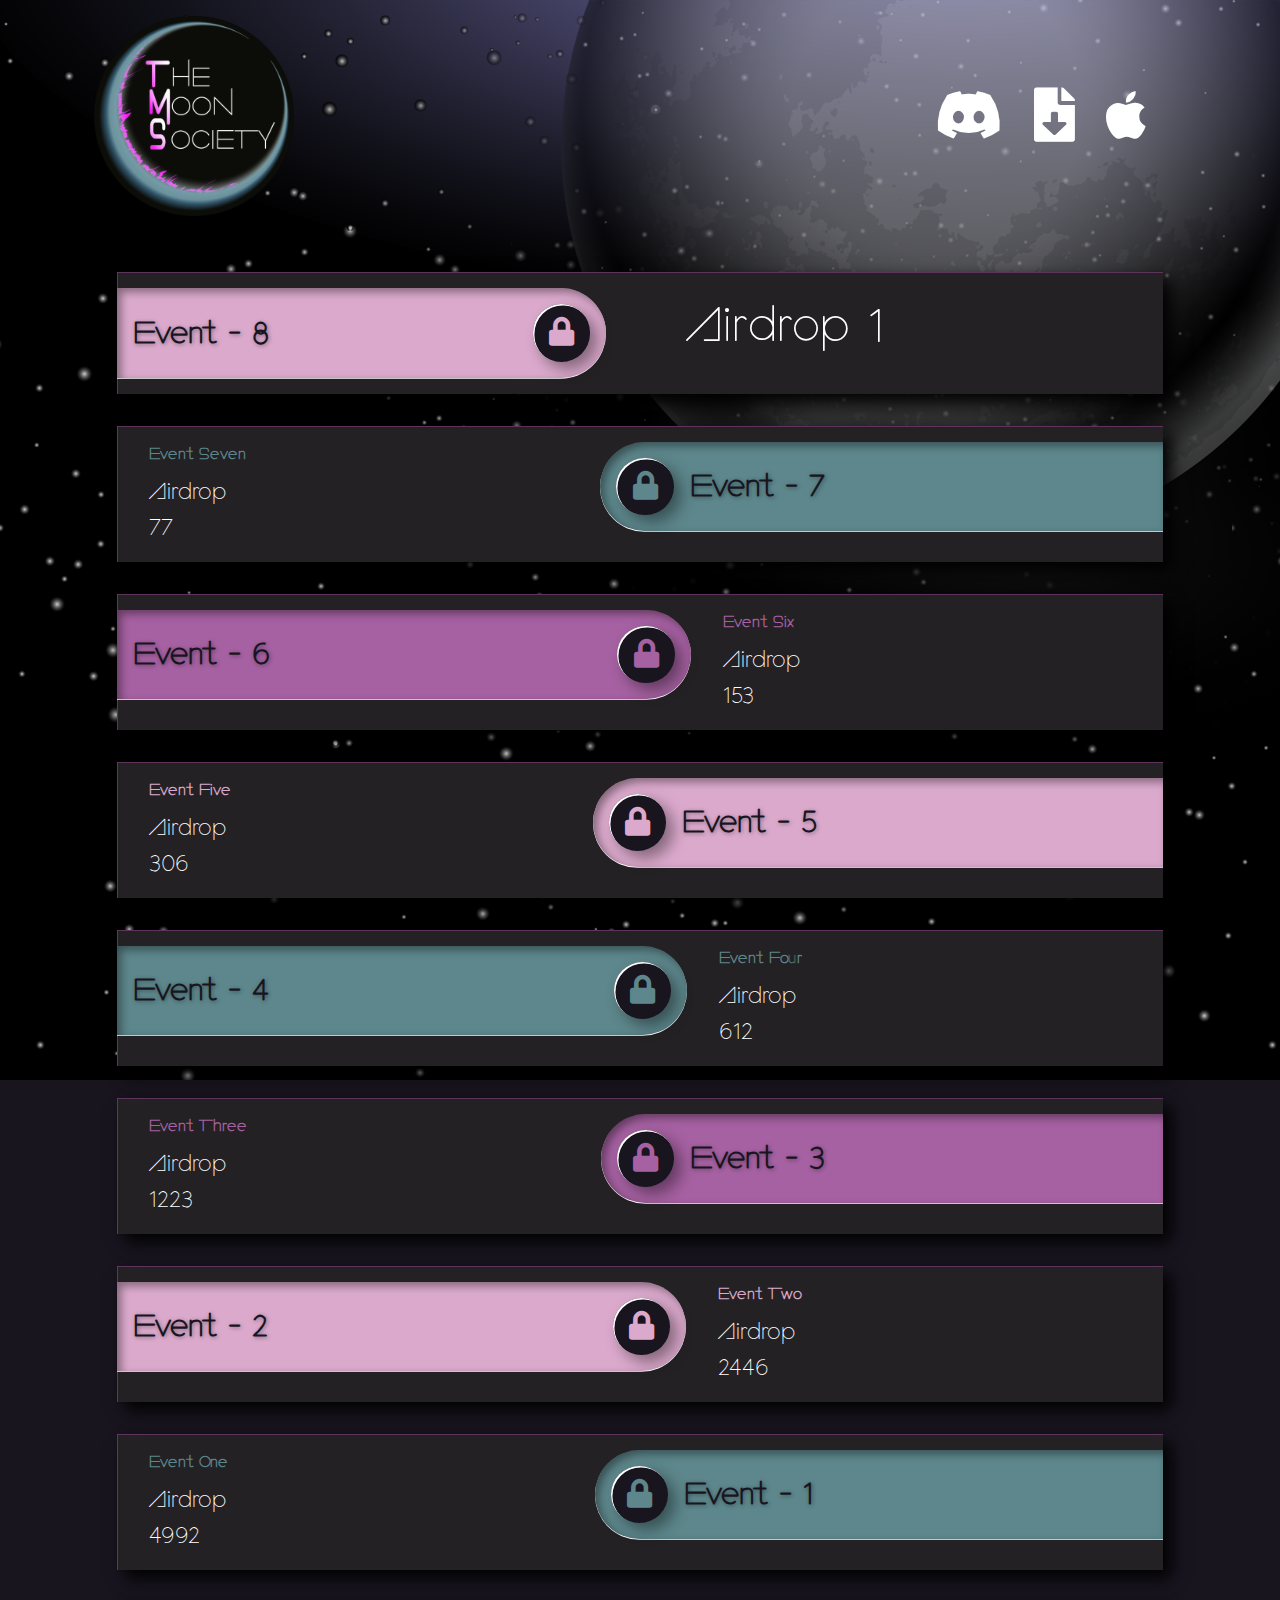
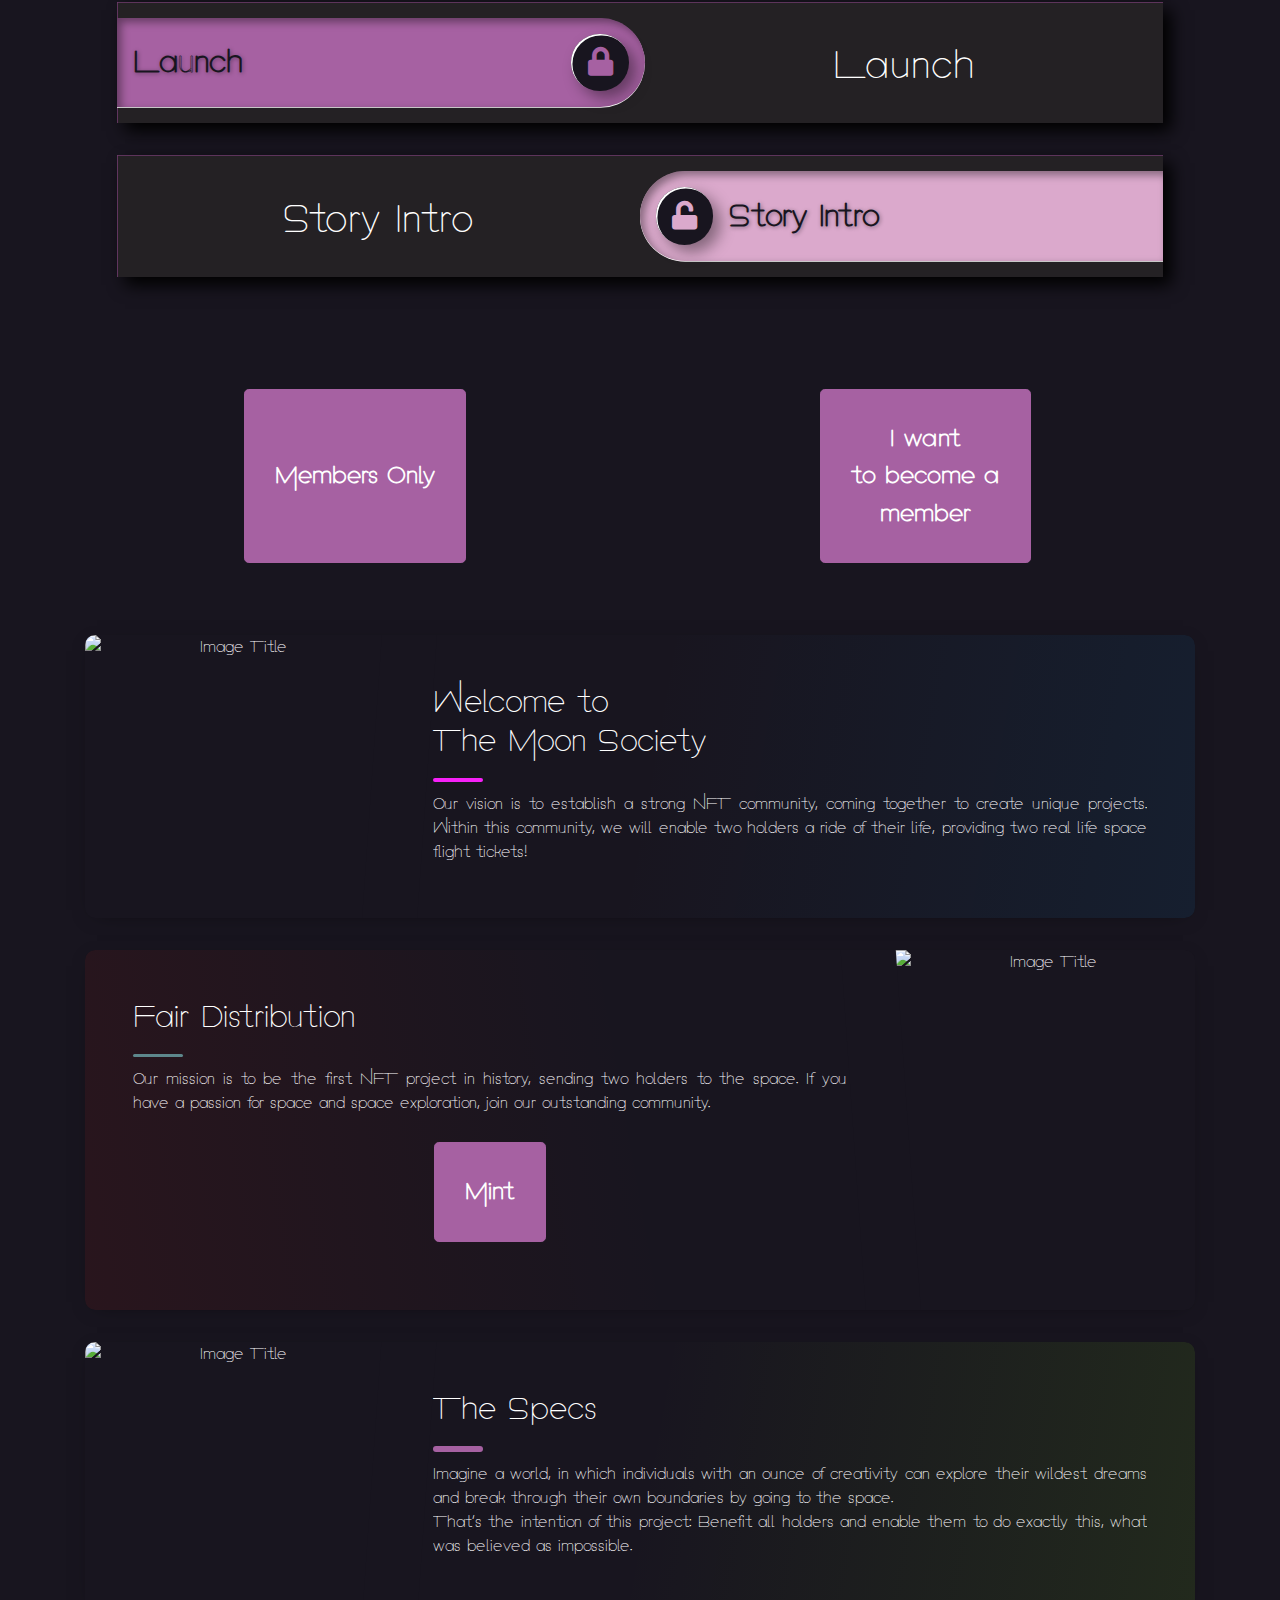
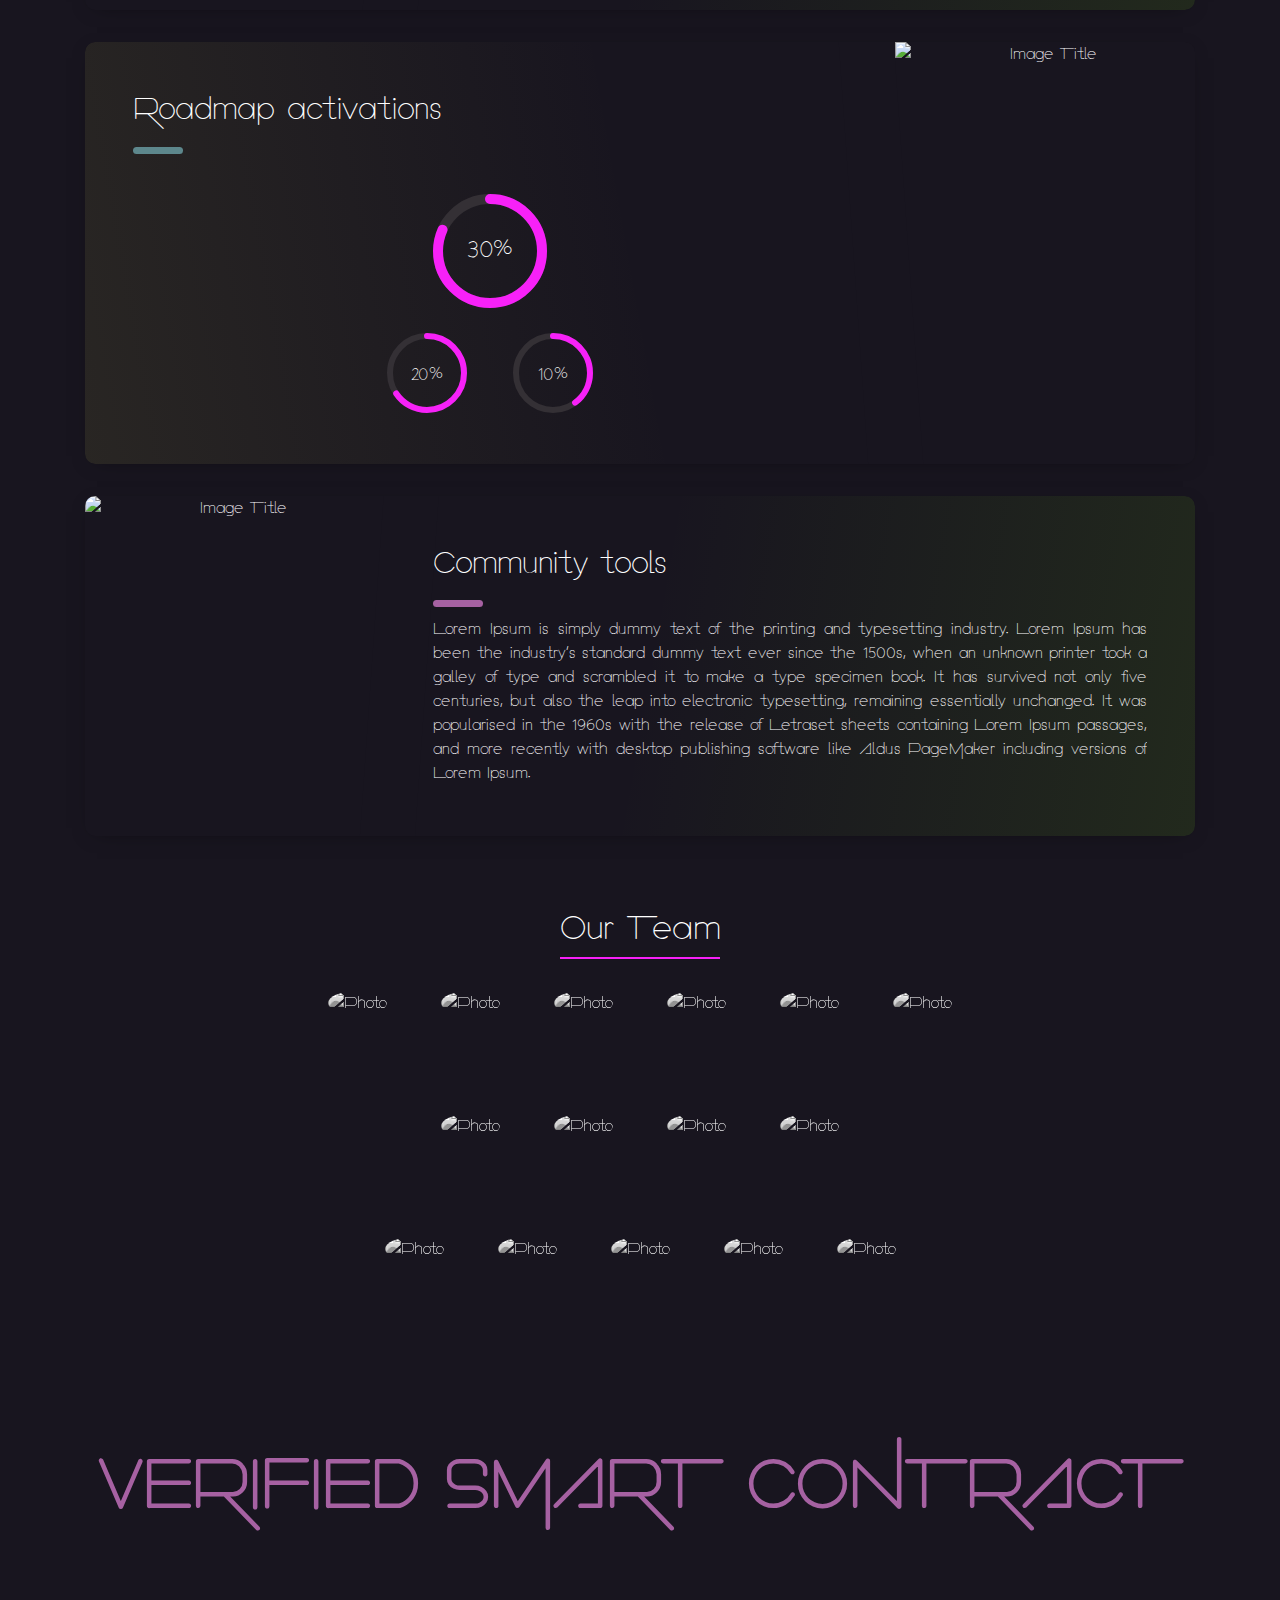
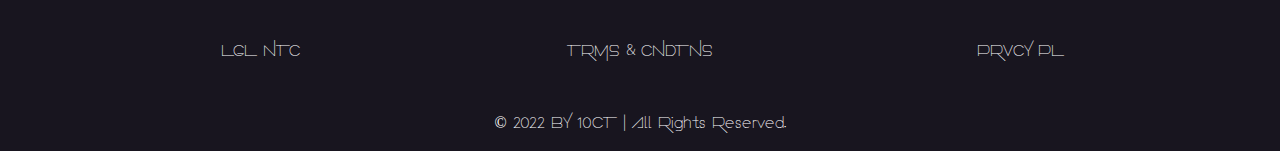
==== commit e1e6ef5f: "Design of the first eight section" ====
--- a/test.html
+++ b/test.html
@@ -58,12 +58,7 @@
         <ol class="ol-cards alternate">
             <li style="--ol-cards-color-accent:#dba9cc">
                 <div class="step"><i class="fas fa-lock"></i></div>
-                <div class="title">Event Eight</div>
-                <div class="content">
-                    Airdrop
-                    <br>
-                    <span>1</span>
-                </div>
+                <span class="pl-5" style="font-size:50px;">Airdrop 1</span>
             </li>
             <li style="--ol-cards-color-accent:#5d878c">
                 <div class="step"><i class="fas fa-lock"></i></div>
--- a/assets/css/style.css
+++ b/assets/css/style.css
@@ -1,16 +1,17 @@
 @import url("https://fonts.googleapis.com/css2?family=Baloo+2&display=swap");
 /* This pen */
 body {
-	font-family: "Baloo 2", cursive;
 	font-size: 16px;
 	color: #ffffff;
 	text-rendering: optimizeLegibility;
 	font-weight: initial;
-}
-
-.dark {
-	background: #110f16;
-}
+	background-image: url('../images/ms.png');
+	background-attachment: fixed;
+	background-repeat: no-repeat;
+}
+
+
+
 
 .light {
 	background: #f3f5f7;
@@ -218,15 +219,15 @@
 }
 
 .postcard .postcard__tagbox .blue.play:hover {
-	background: #dba9cc;
+	background: #f721f8;
 }
 
 .blue .postcard__title:hover {
-	color: #dba9cc;
+	color: #f721f8;
 }
 
 .blue .postcard__bar {
-	background-color: #dba9cc;
+	background-color: #f721f8;
 }
 
 .blue::before {
--- a/assets/css/style1.css
+++ b/assets/css/style1.css
@@ -44,7 +44,7 @@
     content: " ";
     width: 100%;
     height: 2px;
-    background-color: #fff;
+    background-color: #f721f8;
     margin: 0 auto;
     left: 0;
     right: 0;
--- a/assets/css/style4.css
+++ b/assets/css/style4.css
@@ -56,8 +56,8 @@
     font-family: CustomBigFont;
     font-size: 25px;
     font-weight: bold;
-    background: #a8489b;
-    border: 1px solid #a8489b;
+    background: #f721f8;
+    border: 1px solid #973698;
     padding: 30px;
 }
 
@@ -118,7 +118,7 @@
 .circle-big .progress {
     fill: none;
     stroke-width: 10px;
-    stroke: #5d878c;
+    stroke: #f721f8;
     stroke-linecap: round;
     stroke-dasharray: 326.56;
     stroke-dashoffset: 60;
@@ -131,7 +131,7 @@
 .circle-big .progress1 {
     fill: none;
     stroke-width: 10px;
-    stroke: #A661A2FF;
+    stroke: #f721f8;
     stroke-linecap: round;
     stroke-dasharray: 326.56;
     stroke-dashoffset: 60;
@@ -198,7 +198,7 @@
 .circle-small .progress {
     fill: none;
     stroke-width: 6px;
-    stroke: #9a0fe0;
+    stroke: #f721f8;
     stroke-linecap: round;
     stroke-dasharray: 232.36;
     transform: rotate(-90deg);
